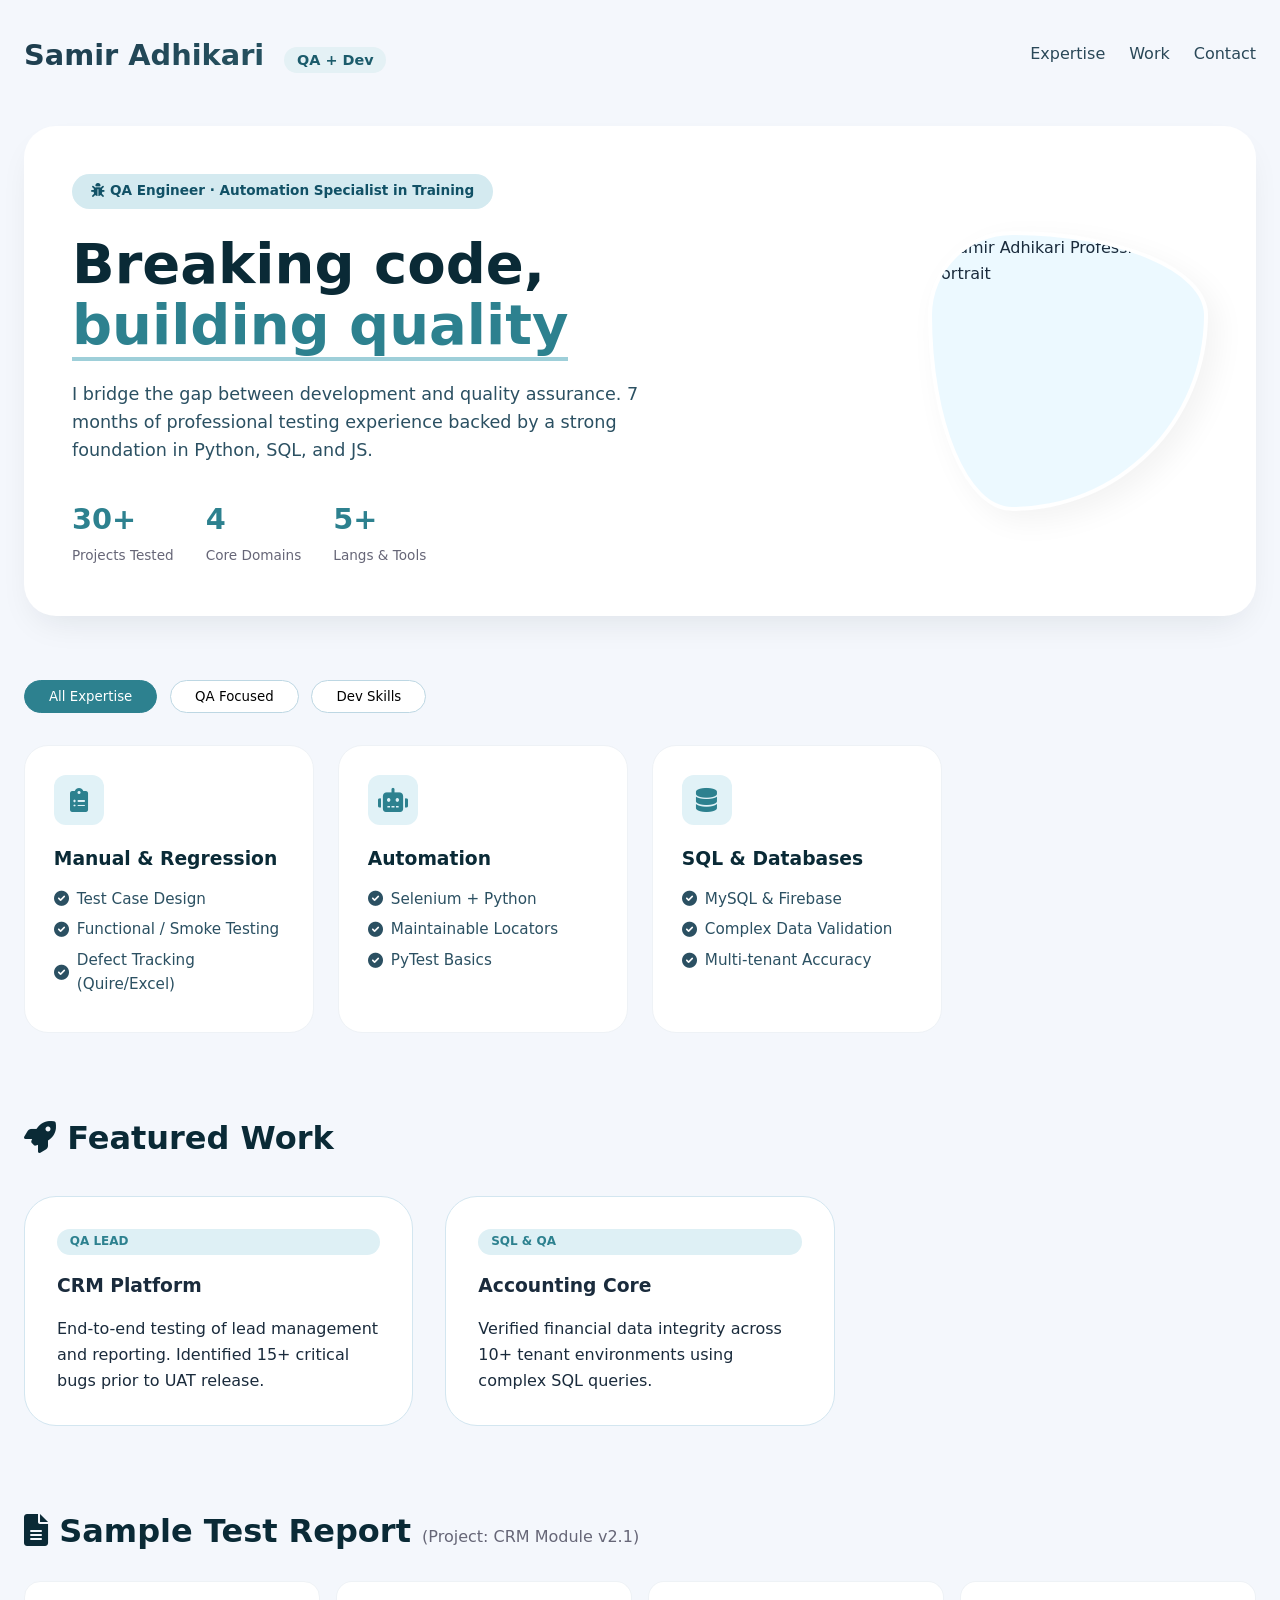
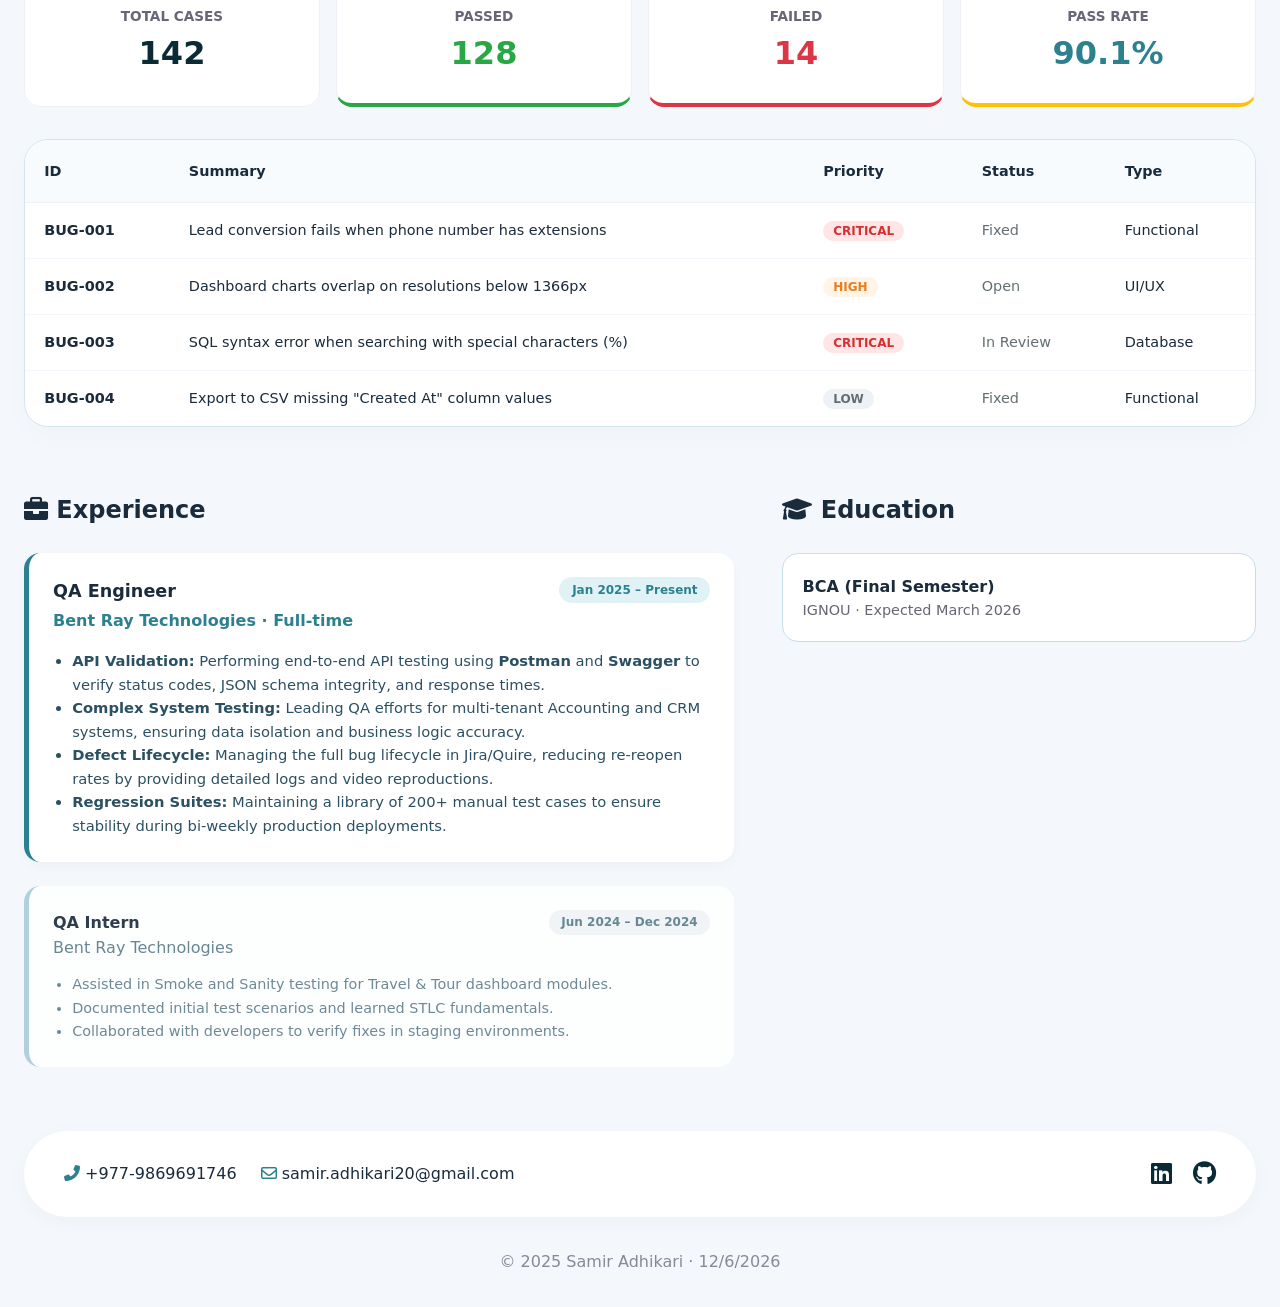
==== index.html @ 0423f5ee "fix: update image filename from 'samir.jpg' to 'samir.JPG' for consistency" ====
<!DOCTYPE html>
<html lang="en">
<head>
    <meta charset="UTF-8">
    <meta name="viewport" content="width=device-width, initial-scale=1.0">
    <title>Samir Adhikari · QA & Developer Portfolio</title>
    <link rel="stylesheet" href="https://cdnjs.cloudflare.com/ajax/libs/font-awesome/6.0.0-beta3/css/all.min.css">
    <style>
        
        :root {
            --primary: #2d818f;
            --dark: #0a2a36;
            --text: #2b5062;
            --bg: #f4f7fc;
            --white: #ffffff;
        }

        * {
            margin: 0;
            padding: 0;
            box-sizing: border-box;
            font-family: 'Inter', system-ui, -apple-system, sans-serif;
        }

        html { scroll-behavior: smooth; }

        body {
            background: var(--bg);
            color: #1a2b3c;
            line-height: 1.6;
        }

        .container {
            max-width: 1300px;
            margin: 0 auto;
            padding: 2rem 1.5rem;
        }

        
        .navbar {
            display: flex;
            justify-content: space-between;
            align-items: center;
            flex-wrap: wrap;
            gap: 1rem;
            margin-bottom: 3rem;
        }

        .logo {
            font-size: 1.8rem;
            font-weight: 700;
            background: linear-gradient(145deg, #1d3b4c, #2b5e6b);
            -webkit-background-clip: text;
            -webkit-text-fill-color: transparent;
        }

        .nav-links {
            display: flex;
            gap: 1.5rem;
        }

        .nav-links a {
            text-decoration: none;
            color: #2a4858;
            font-weight: 500;
            transition: 0.3s;
            border-bottom: 2px solid transparent;
        }

        .nav-links a:hover {
            color: var(--primary);
            border-bottom-color: var(--primary);
        }

       
        .hero {
            display: flex;
            flex-wrap: wrap;
            gap: 2.5rem;
            align-items: center;
            margin-bottom: 4rem;
            background: var(--white);
            border-radius: 2rem;
            padding: 3rem;
            box-shadow: 0 15px 35px -12px rgba(0,30,40,0.1);
        }

        .hero-content { flex: 1 1 450px; }

        .hero-badge {
            background: #d4eaf0;
            color: #115166;
            font-size: 0.85rem;
            font-weight: 600;
            padding: 0.4rem 1.2rem;
            border-radius: 30px;
            display: inline-block;
            margin-bottom: 1.5rem;
        }

        .hero-content h1 {
            font-size: clamp(2.5rem, 5vw, 3.5rem);
            font-weight: 800;
            line-height: 1.1;
            color: var(--dark);
        }

        .hero-highlight {
            color: var(--primary);
            border-bottom: 4px solid #9ecfd9;
        }

        .hero-desc {
            font-size: 1.1rem;
            color: var(--text);
            margin: 1.5rem 0 2rem;
            max-width: 600px;
        }

        .hero-stats {
            display: flex;
            gap: 2rem;
            flex-wrap: wrap;
        }

        .stat-number {
            font-size: 1.8rem;
            font-weight: 700;
            color: var(--primary);
            display: block;
        }

        .stat-label { font-size: 0.85rem; color: #667; }

        .hero-avatar {
        flex: 0 0 280px;
        height: 280px;
        background: #ecf9ff;
        /* This creates the unique organic shape */
        border-radius: 30% 70% 70% 30% / 30% 30% 70% 70%;
        border: 4px solid white;
        box-shadow: 10px 10px 30px rgba(0,0,0,0.05);
        overflow: hidden; /* This clips the image to the border-radius shape */
        display: flex;
        justify-content: center;
        align-items: center;
        transition: all 0.5s ease-in-out;
    }

    .hero-avatar:hover {
        border-radius: 50%; /* Smoothly turns into a circle on hover */
        transform: scale(1.02);
    }

    .hero-avatar img {
        width: 100%;
        height: 100%;
        object-fit: cover; /* Prevents the image from stretching */
    }hero-avatar:hover { border-radius: 50%; }

      
        .filter-btns { display: flex; gap: 0.8rem; margin-bottom: 2rem; flex-wrap: wrap; }
        .filter-btn {
            background: white;
            border: 1px solid #bdd7e3;
            padding: 0.5rem 1.5rem;
            border-radius: 40px;
            cursor: pointer;
            transition: 0.3s;
        }
        .filter-btn.active { background: var(--primary); color: white; border-color: var(--primary); }

        .skill-grid {
            display: grid;
            grid-template-columns: repeat(auto-fill, minmax(280px, 1fr));
            gap: 1.5rem;
        }

        .skill-card {
            background: white;
            border-radius: 1.5rem;
            padding: 1.8rem;
            border: 1px solid #eef2f6;
            transition: 0.3s;
        }
        .skill-card:hover { transform: translateY(-5px); box-shadow: 0 10px 20px rgba(0,0,0,0.05); }

        .skill-icon {
            width: 50px;
            height: 50px;
            background: #e1f2f7;
            border-radius: 12px;
            display: flex;
            align-items: center;
            justify-content: center;
            color: var(--primary);
            font-size: 1.5rem;
            margin-bottom: 1.2rem;
        }

        .skill-card h3 { margin-bottom: 0.8rem; color: var(--dark); }
        .skill-card ul { list-style: none; font-size: 0.95rem; color: var(--text); }
        .skill-card li { margin-bottom: 0.4rem; display: flex; align-items: center; gap: 8px; }

       
        .projects-grid {
            display: grid;
            grid-template-columns: repeat(auto-fill, minmax(300px, 1fr));
            gap: 2rem;
            margin-top: 2rem;
        }

        .project-card {
            background: white;
            padding: 2rem;
            border-radius: 2rem;
            border: 1px solid #d3e6f0;
            height: 100%;
        }

        .tag {
            background: #def0f5;
            padding: 0.2rem 0.8rem;
            border-radius: 20px;
            font-size: 0.75rem;
            font-weight: 600;
            color: var(--primary);
        }

        
        .exp-edu-grid {
            display: grid;
            grid-template-columns: 1.5fr 1fr;
            gap: 3rem;
            margin: 4rem 0;
        }

        @media (max-width: 900px) {
            .exp-edu-grid { grid-template-columns: 1fr; }
            .hero { padding: 2rem; text-align: center; justify-content: center; }
            .hero-avatar { order: -1; }
            .hero-stats { justify-content: center; }
        }

        .hidden { display: none !important; }

        .contact-bar {
            background: white;
            border-radius: 50px;
            padding: 1.5rem 2.5rem;
            display: flex;
            justify-content: space-between;
            align-items: center;
            flex-wrap: wrap;
            gap: 1.5rem;
            box-shadow: 0 5px 20px rgba(0,0,0,0.03);
        }
    </style>
</head>
<body>
    <div class="container">
        <nav class="navbar">
            <div class="logo">
                Samir Adhikari 
                <span style="font-size: 0.9rem; background: #e4f1f5; padding: 0.3rem 0.8rem; border-radius: 40px; color: #1b5b6b; margin-left: 10px; -webkit-text-fill-color: #1b5b6b;">QA + Dev</span>
            </div>
            <div class="nav-links">
                <a href="#skills">Expertise</a>
                <a href="#projects">Work</a>
                <a href="#contact">Contact</a>
            </div>
        </nav>

        <header class="hero">
            <div class="hero-content">
                <span class="hero-badge"><i class="fas fa-bug"></i> QA Engineer · Automation Specialist in Training</span>
                <h1>Breaking code, <br><span class="hero-highlight">building quality</span></h1>
                <p class="hero-desc">I bridge the gap between development and quality assurance. 7 months of professional testing experience backed by a strong foundation in Python, SQL, and JS.</p>
                <div class="hero-stats">
                    <div class="stat-item"><span class="stat-number">30+</span><span class="stat-label">Projects Tested</span></div>
                    <div class="stat-item"><span class="stat-number">4</span><span class="stat-label">Core Domains</span></div>
                    <div class="stat-item"><span class="stat-number">5+</span><span class="stat-label">Langs & Tools</span></div>
                </div>
            </div>
            <div class="hero-avatar">
                <img src="samir.JPG" alt="Samir Adhikari Professional Portrait">

            </div>
        </header>

        <section id="skills">
            <div class="filter-btns">
                <button class="filter-btn active" data-filter="all">All Expertise</button>
                <button class="filter-btn" data-filter="qa">QA Focused</button>
                <button class="filter-btn" data-filter="dev">Dev Skills</button>
            </div>

            <div class="skill-grid" id="skillGrid">
                <div class="skill-card" data-category="qa">
                    <div class="skill-icon"><i class="fas fa-clipboard-list"></i></div>
                    <h3>Manual & Regression</h3>
                    <ul>
                        <li><i class="fas fa-check-circle"></i> Test Case Design</li>
                        <li><i class="fas fa-check-circle"></i> Functional / Smoke Testing</li>
                        <li><i class="fas fa-check-circle"></i> Defect Tracking (Quire/Excel)</li>
                    </ul>
                </div>
                <div class="skill-card" data-category="qa dev">
                    <div class="skill-icon"><i class="fas fa-robot"></i></div>
                    <h3>Automation</h3>
                    <ul>
                        <li><i class="fas fa-check-circle"></i> Selenium + Python</li>
                        <li><i class="fas fa-check-circle"></i> Maintainable Locators</li>
                        <li><i class="fas fa-check-circle"></i> PyTest Basics</li>
                    </ul>
                </div>
                <div class="skill-card" data-category="dev">
                    <div class="skill-icon"><i class="fas fa-database"></i></div>
                    <h3>SQL & Databases</h3>
                    <ul>
                        <li><i class="fas fa-check-circle"></i> MySQL & Firebase</li>
                        <li><i class="fas fa-check-circle"></i> Complex Data Validation</li>
                        <li><i class="fas fa-check-circle"></i> Multi-tenant Accuracy</li>
                    </ul>
                </div>
            </div>
        </section>

        <section id="projects" style="margin-top: 5rem;">
            <h2 style="font-size: 2rem; color: var(--dark);"><i class="fas fa-rocket"></i> Featured Work</h2>
            <div class="projects-grid">
                <div class="project-card">
                    <div class="tag">QA LEAD</div>
                    <h3 style="margin: 1rem 0;">CRM Platform</h3>
                    <p>End-to-end testing of lead management and reporting. Identified 15+ critical bugs prior to UAT release.</p>
                </div>
                <div class="project-card">
                    <div class="tag">SQL & QA</div>
                    <h3 style="margin: 1rem 0;">Accounting Core</h3>
                    <p>Verified financial data integrity across 10+ tenant environments using complex SQL queries.</p>
                </div>
            </div>
        </section>
        <section id="test-reports" style="margin-top: 5rem;">
        <h2 style="font-size: 2rem; color: var(--dark); margin-bottom: 1.5rem;">
            <i class="fas fa-file-alt"></i> Sample Test Report 
            <span class="title-light" style="font-size: 1rem; color: #667; font-weight: 400;">(Project: CRM Module v2.1)</span>
        </h2>

        <div style="display: grid; grid-template-columns: repeat(auto-fit, minmax(200px, 1fr)); gap: 1rem; margin-bottom: 2rem;">
            <div style="background: #fff; padding: 1.5rem; border-radius: 1rem; border: 1px solid #eef2f6; text-align: center;">
                <div style="color: #667; font-size: 0.85rem; text-transform: uppercase; font-weight: 600;">Total Cases</div>
                <div style="font-size: 2rem; font-weight: 700; color: var(--dark);">142</div>
            </div>
            <div style="background: #fff; padding: 1.5rem; border-radius: 1rem; border: 1px solid #eef2f6; text-align: center; border-bottom: 4px solid #28a745;">
                <div style="color: #667; font-size: 0.85rem; text-transform: uppercase; font-weight: 600;">Passed</div>
                <div style="font-size: 2rem; font-weight: 700; color: #28a745;">128</div>
            </div>
            <div style="background: #fff; padding: 1.5rem; border-radius: 1rem; border: 1px solid #eef2f6; text-align: center; border-bottom: 4px solid #dc3545;">
                <div style="color: #667; font-size: 0.85rem; text-transform: uppercase; font-weight: 600;">Failed</div>
                <div style="font-size: 2rem; font-weight: 700; color: #dc3545;">14</div>
            </div>
            <div style="background: #fff; padding: 1.5rem; border-radius: 1rem; border: 1px solid #eef2f6; text-align: center; border-bottom: 4px solid #ffc107;">
                <div style="color: #667; font-size: 0.85rem; text-transform: uppercase; font-weight: 600;">Pass Rate</div>
                <div style="font-size: 2rem; font-weight: 700; color: var(--primary);">90.1%</div>
            </div>
        </div>

        <div style="background: white; border-radius: 1.5rem; border: 1px solid #d3e6f0; overflow: hidden; box-shadow: 0 10px 30px rgba(0,0,0,0.02);">
            <div style="overflow-x: auto;">
                <table style="width: 100%; border-collapse: collapse; text-align: left; font-size: 0.9rem;">
                    <thead>
                        <tr style="background: #f8fbfe; border-bottom: 1px solid #eef2f6;">
                            <th style="padding: 1.2rem;">ID</th>
                            <th style="padding: 1.2rem;">Summary</th>
                            <th style="padding: 1.2rem;">Priority</th>
                            <th style="padding: 1.2rem;">Status</th>
                            <th style="padding: 1.2rem;">Type</th>
                        </tr>
                    </thead>
                    <tbody>
                        <tr style="border-bottom: 1px solid #f4f7fc;">
                            <td style="padding: 1rem 1.2rem; font-weight: 600;">BUG-001</td>
                            <td style="padding: 1rem 1.2rem;">Lead conversion fails when phone number has extensions</td>
                            <td style="padding: 1rem 1.2rem;"><span style="background: #ffe5e5; color: #d63031; padding: 3px 10px; border-radius: 12px; font-size: 0.75rem; font-weight: bold;">CRITICAL</span></td>
                            <td style="padding: 1rem 1.2rem;"><span style="color: #636e72;">Fixed</span></td>
                            <td style="padding: 1rem 1.2rem;">Functional</td>
                        </tr>
                        <tr style="border-bottom: 1px solid #f4f7fc;">
                            <td style="padding: 1rem 1.2rem; font-weight: 600;">BUG-002</td>
                            <td style="padding: 1rem 1.2rem;">Dashboard charts overlap on resolutions below 1366px</td>
                            <td style="padding: 1rem 1.2rem;"><span style="background: #fff4e5; color: #e67e22; padding: 3px 10px; border-radius: 12px; font-size: 0.75rem; font-weight: bold;">HIGH</span></td>
                            <td style="padding: 1rem 1.2rem;"><span style="color: #636e72;">Open</span></td>
                            <td style="padding: 1rem 1.2rem;">UI/UX</td>
                        </tr>
                        <tr style="border-bottom: 1px solid #f4f7fc;">
                            <td style="padding: 1rem 1.2rem; font-weight: 600;">BUG-003</td>
                            <td style="padding: 1rem 1.2rem;">SQL syntax error when searching with special characters (%)</td>
                            <td style="padding: 1rem 1.2rem;"><span style="background: #ffe5e5; color: #d63031; padding: 3px 10px; border-radius: 12px; font-size: 0.75rem; font-weight: bold;">CRITICAL</span></td>
                            <td style="padding: 1rem 1.2rem;"><span style="color: #636e72;">In Review</span></td>
                            <td style="padding: 1rem 1.2rem;">Database</td>
                        </tr>
                        <tr>
                            <td style="padding: 1rem 1.2rem; font-weight: 600;">BUG-004</td>
                            <td style="padding: 1rem 1.2rem;">Export to CSV missing "Created At" column values</td>
                            <td style="padding: 1rem 1.2rem;"><span style="background: #eef2f6; color: #636e72; padding: 3px 10px; border-radius: 12px; font-size: 0.75rem; font-weight: bold;">LOW</span></td>
                            <td style="padding: 1rem 1.2rem;"><span style="color: #636e72;">Fixed</span></td>
                            <td style="padding: 1rem 1.2rem;">Functional</td>
                        </tr>
                    </tbody>
                </table>
            </div>
        </div>
    </section>

        <div class="exp-edu-grid">
            <div class="experience">
        <h2 style="margin-bottom: 1.5rem;"><i class="fas fa-briefcase"></i> Experience</h2>
        
        <div style="background: white; padding: 1.5rem; border-radius: 1rem; border-left: 5px solid var(--primary); margin-bottom: 1.5rem; box-shadow: 0 4px 12px rgba(0,0,0,0.03);">
            <div style="display: flex; justify-content: space-between; align-items: flex-start;">
                <div>
                    <strong style="font-size: 1.1rem;">QA Engineer</strong>
                    <p style="color: var(--primary); font-weight: 600; margin-top: 2px;">Bent Ray Technologies · Full-time</p>
                </div>
                <span class="tag" style="background: #e1f2f7;">Jan 2025 – Present</span>
            </div>
            <ul style="margin: 1rem 0 0 1.2rem; font-size: 0.92rem; color: var(--text);">
                <li><strong>API Validation:</strong> Performing end-to-end API testing using <b>Postman</b> and <b>Swagger</b> to verify status codes, JSON schema integrity, and response times.</li>
                <li><strong>Complex System Testing:</strong> Leading QA efforts for multi-tenant Accounting and CRM systems, ensuring data isolation and business logic accuracy.</li>
                <li><strong>Defect Lifecycle:</strong> Managing the full bug lifecycle in Jira/Quire, reducing re-reopen rates by providing detailed logs and video reproductions.</li>
                <li><strong>Regression Suites:</strong> Maintaining a library of 200+ manual test cases to ensure stability during bi-weekly production deployments.</li>
            </ul>
        </div>

        <div style="background: white; padding: 1.5rem; border-radius: 1rem; border-left: 5px solid #aaccda; opacity: 0.9;">
            <div style="display: flex; justify-content: space-between; align-items: flex-start;">
                <div>
                    <strong>QA Intern</strong>
                    <p style="color: #597b8a; font-weight: 500;">Bent Ray Technologies</p>
                </div>
                <span class="tag" style="background: #f0f4f7; color: #597b8a;">Jun 2024 – Dec 2024</span>
            </div>
            <ul style="margin: 0.8rem 0 0 1.2rem; font-size: 0.9rem; color: #5f7e8c;">
                <li>Assisted in Smoke and Sanity testing for Travel & Tour dashboard modules.</li>
                <li>Documented initial test scenarios and learned STLC fundamentals.</li>
                <li>Collaborated with developers to verify fixes in staging environments.</li>
            </ul>
        </div>
    </div>
            <div class="education">
                <h2 style="margin-bottom: 1.5rem;"><i class="fas fa-graduation-cap"></i> Education</h2>
                <div style="background: white; padding: 1.2rem; border-radius: 1rem; border: 1px solid #c7dee9;">
                    <strong>BCA (Final Semester)</strong>
                    <p style="font-size: 0.9rem; color: #667;">IGNOU · Expected March 2026</p>
                </div>
            </div>
        </div>

        <footer id="contact">
            <div class="contact-bar">
                <div style="display: flex; gap: 1.5rem; flex-wrap: wrap;">
                    <span><i class="fas fa-phone-alt" style="color: var(--primary);"></i> +977-9869691746</span>
                    <span><i class="far fa-envelope" style="color: var(--primary);"></i> samir.adhikari20@gmail.com</span>
                </div>
                <div class="social-links">
                    <a href="#" style="font-size: 1.5rem; color: var(--dark); margin-left: 1rem;"><i class="fab fa-linkedin"></i></a>
                    <a href="#" style="font-size: 1.5rem; color: var(--dark); margin-left: 1rem;"><i class="fab fa-github"></i></a>
                </div>
            </div>
            <p style="text-align: center; margin-top: 2rem; color: #889;">&copy; 2025 Samir Adhikari · <span id="dateSpan"></span></p>
        </footer>
    </div>

    <script>
      
        const dateSpan = document.getElementById('dateSpan');
        if (dateSpan) dateSpan.innerText = new Date().toLocaleDateString();

       
        const filterBtns = document.querySelectorAll('.filter-btn');
        const cards = document.querySelectorAll('.skill-card');

        filterBtns.forEach(btn => {
            btn.addEventListener('click', () => {
                filterBtns.forEach(b => b.classList.remove('active'));
                btn.classList.add('active');
                
                const filter = btn.getAttribute('data-filter');
                cards.forEach(card => {
                    const categories = card.getAttribute('data-category').split(' ');
                    if (filter === 'all' || categories.includes(filter)) {
                        card.classList.remove('hidden');
                    } else {
                        card.classList.add('hidden');
                    }
                });
            });
        });
    </script>
</body>
</html>
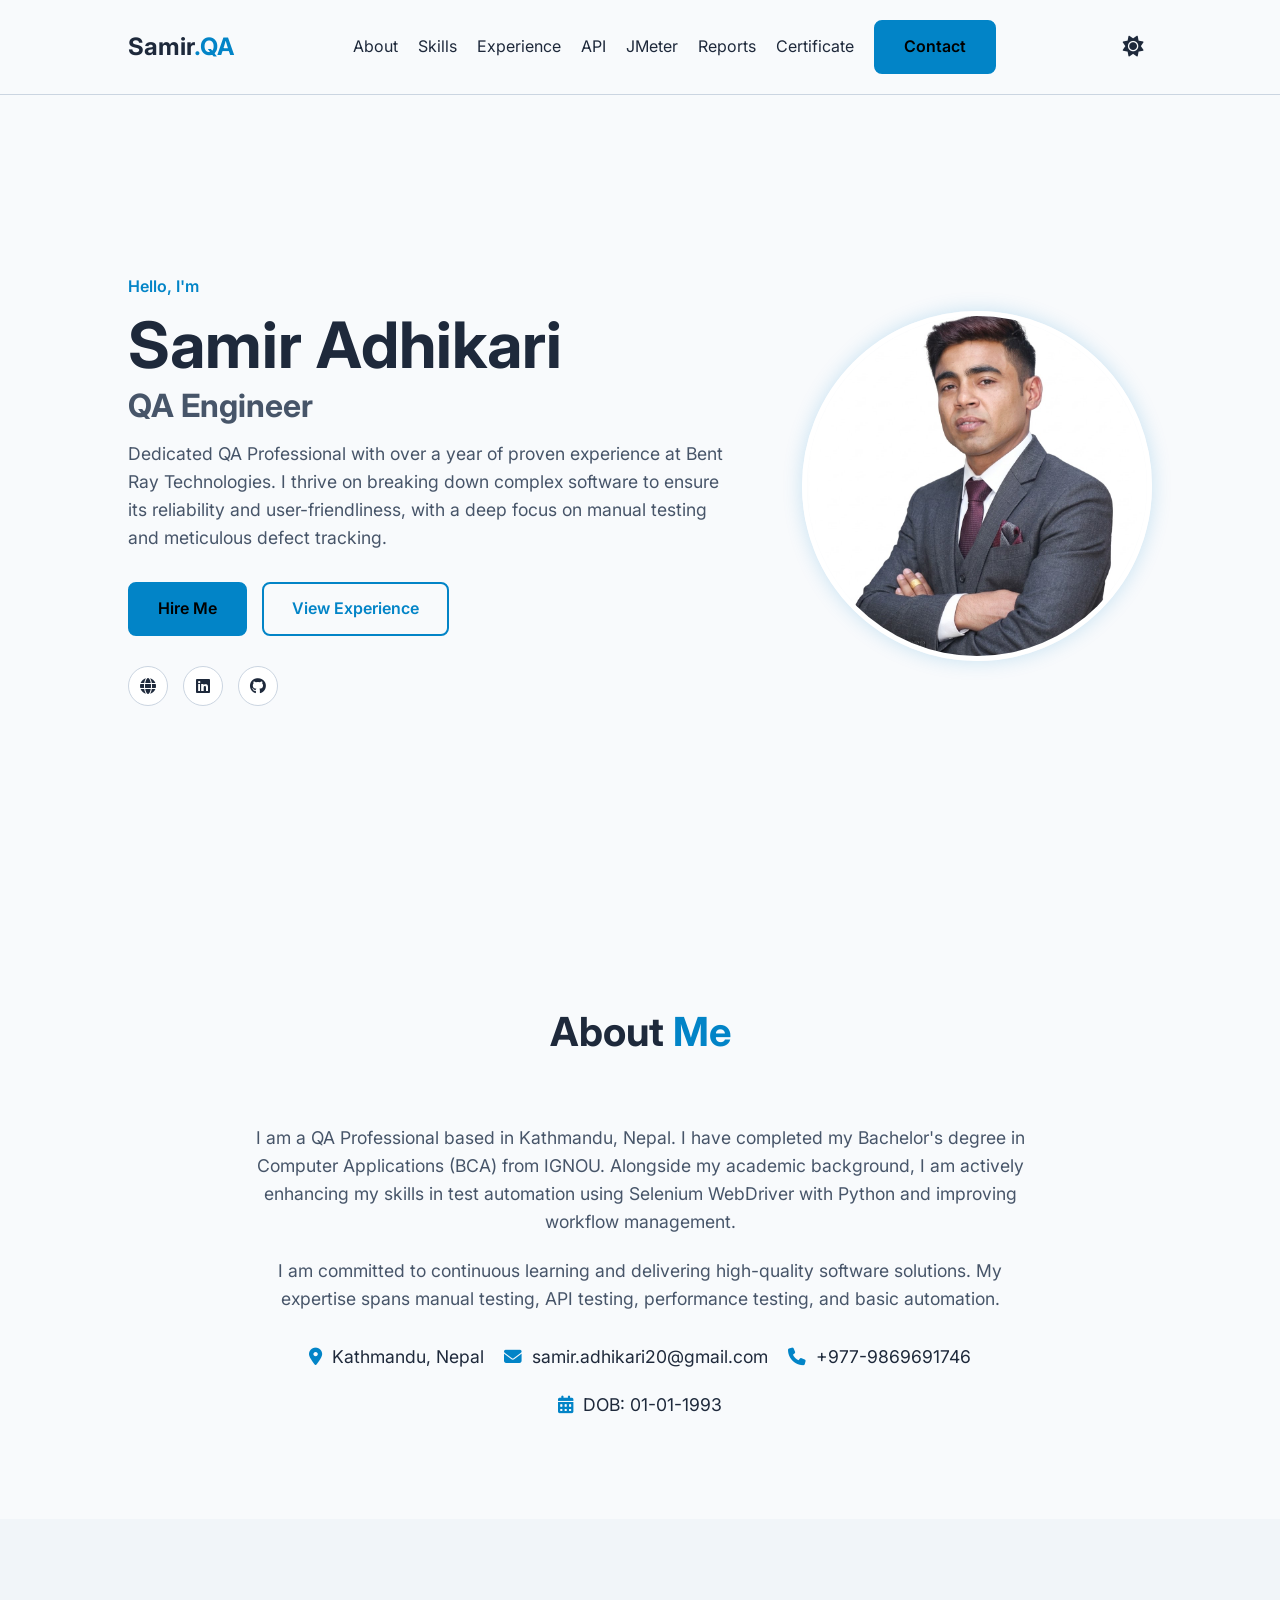
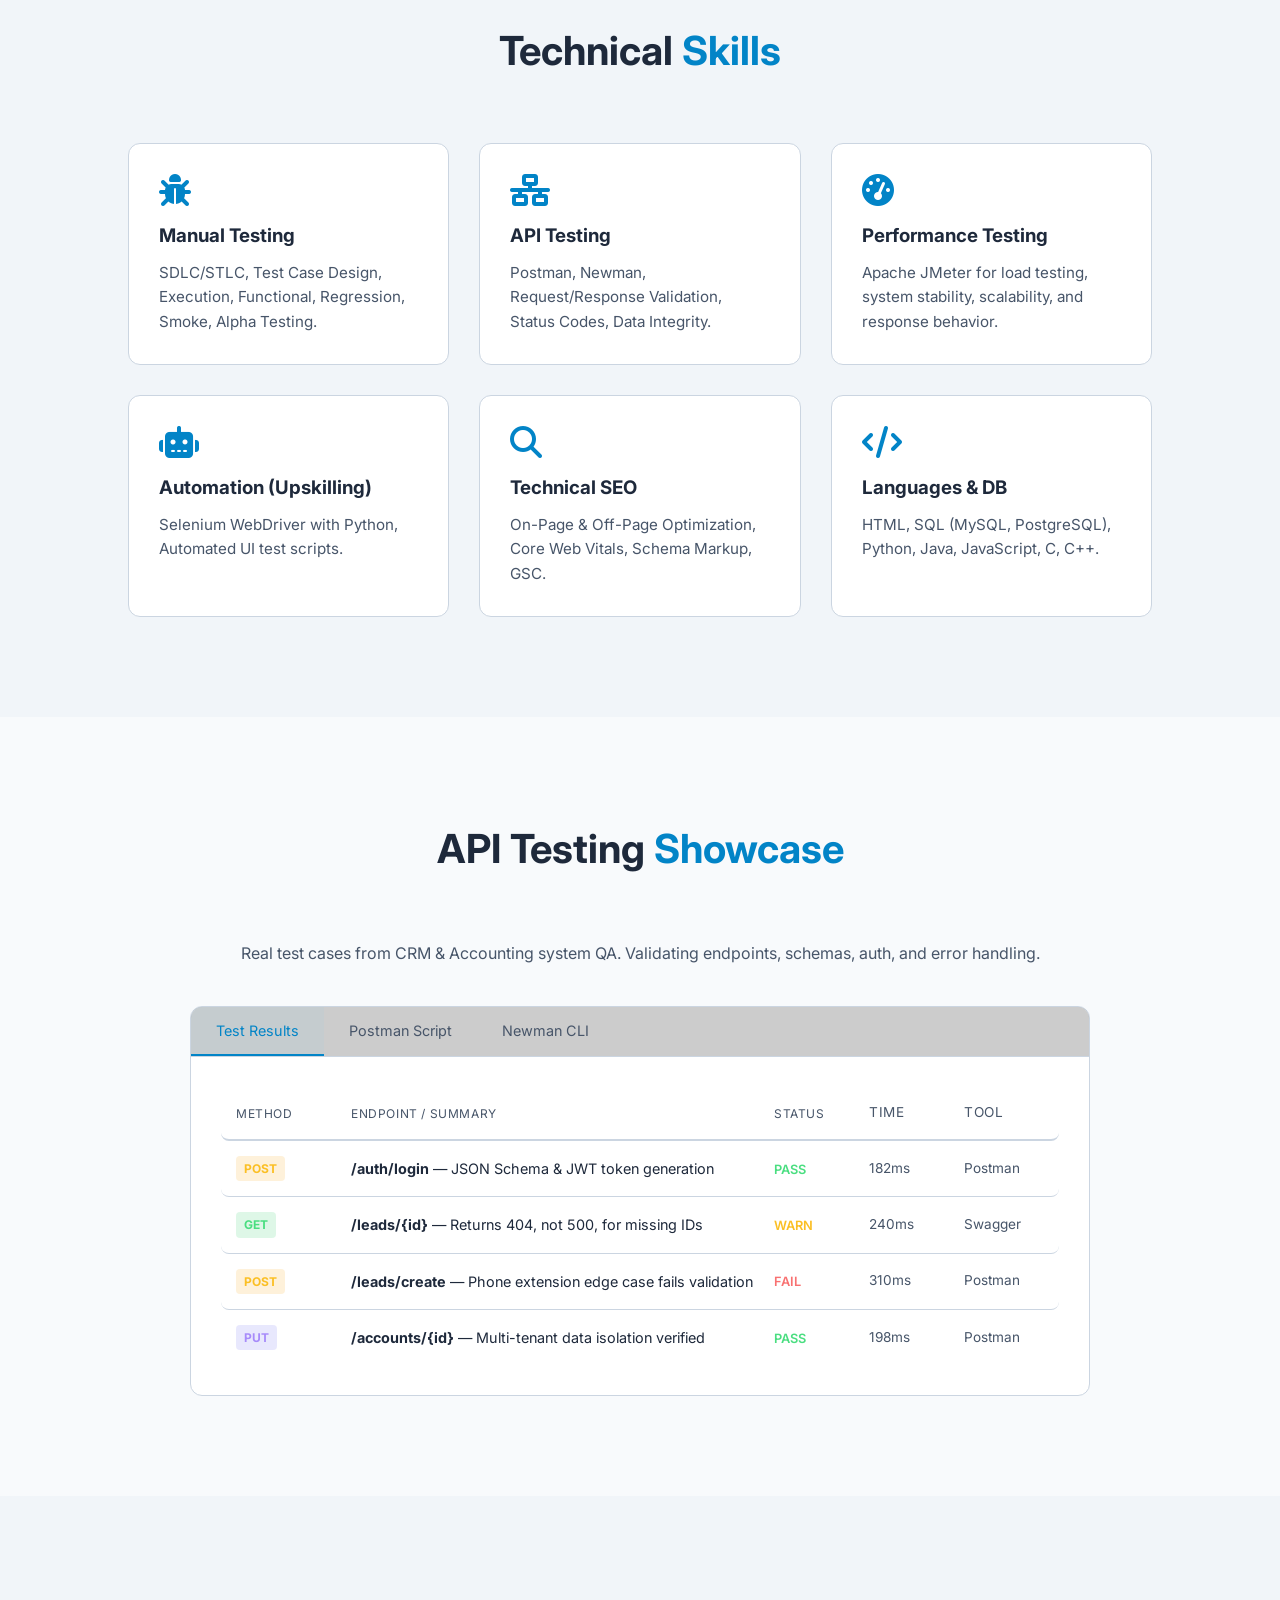
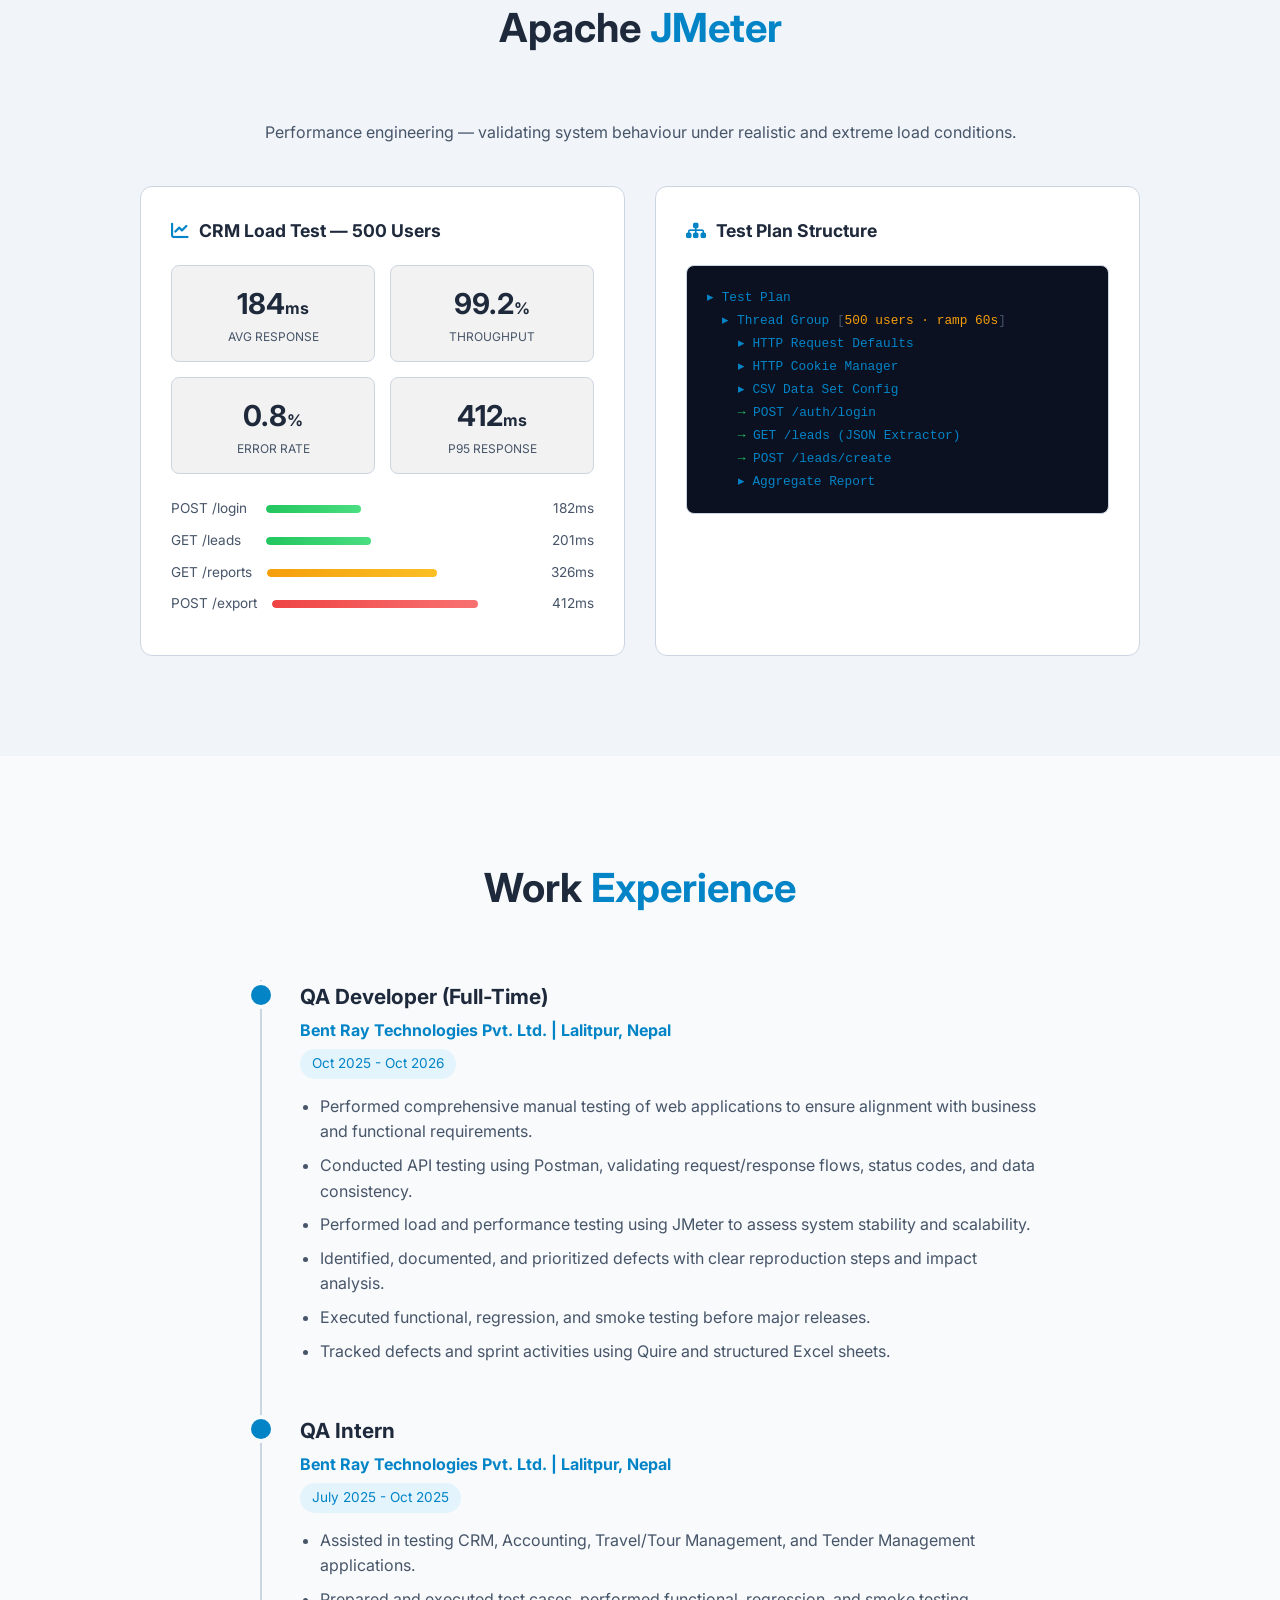
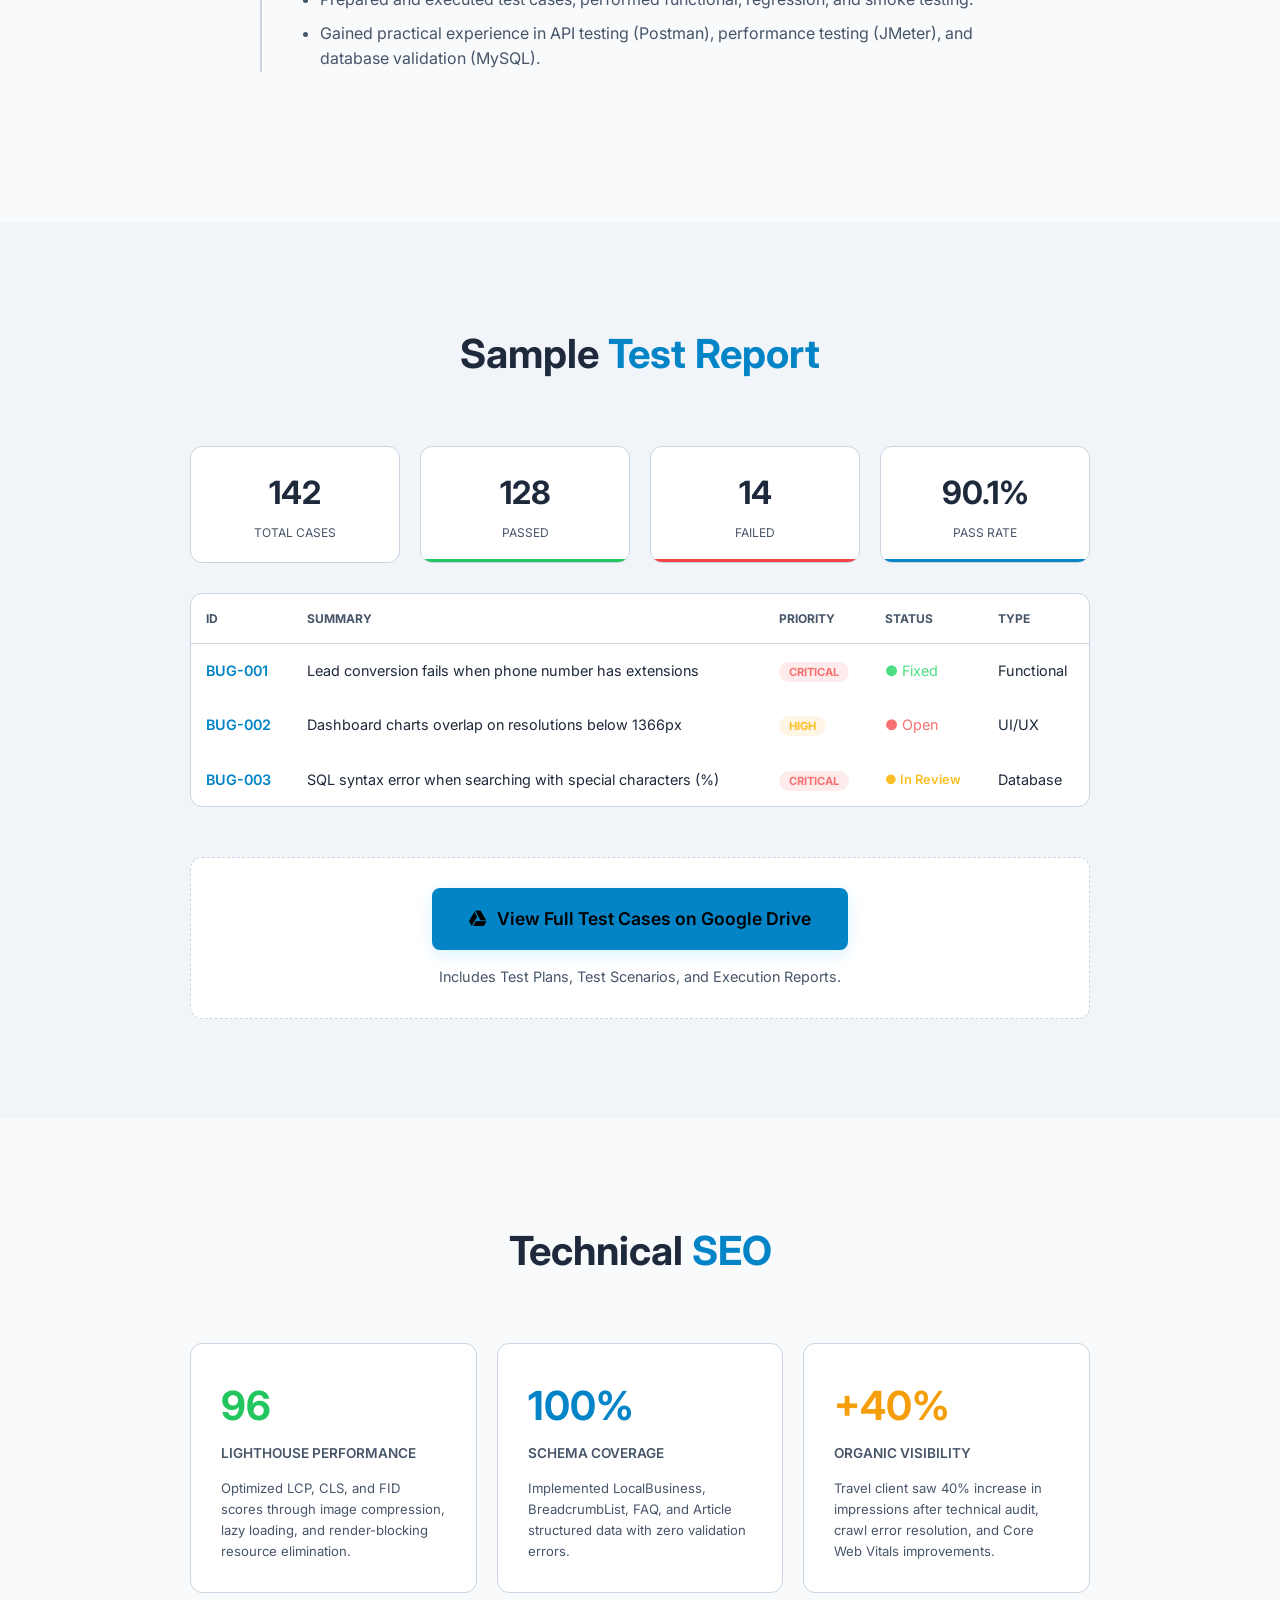
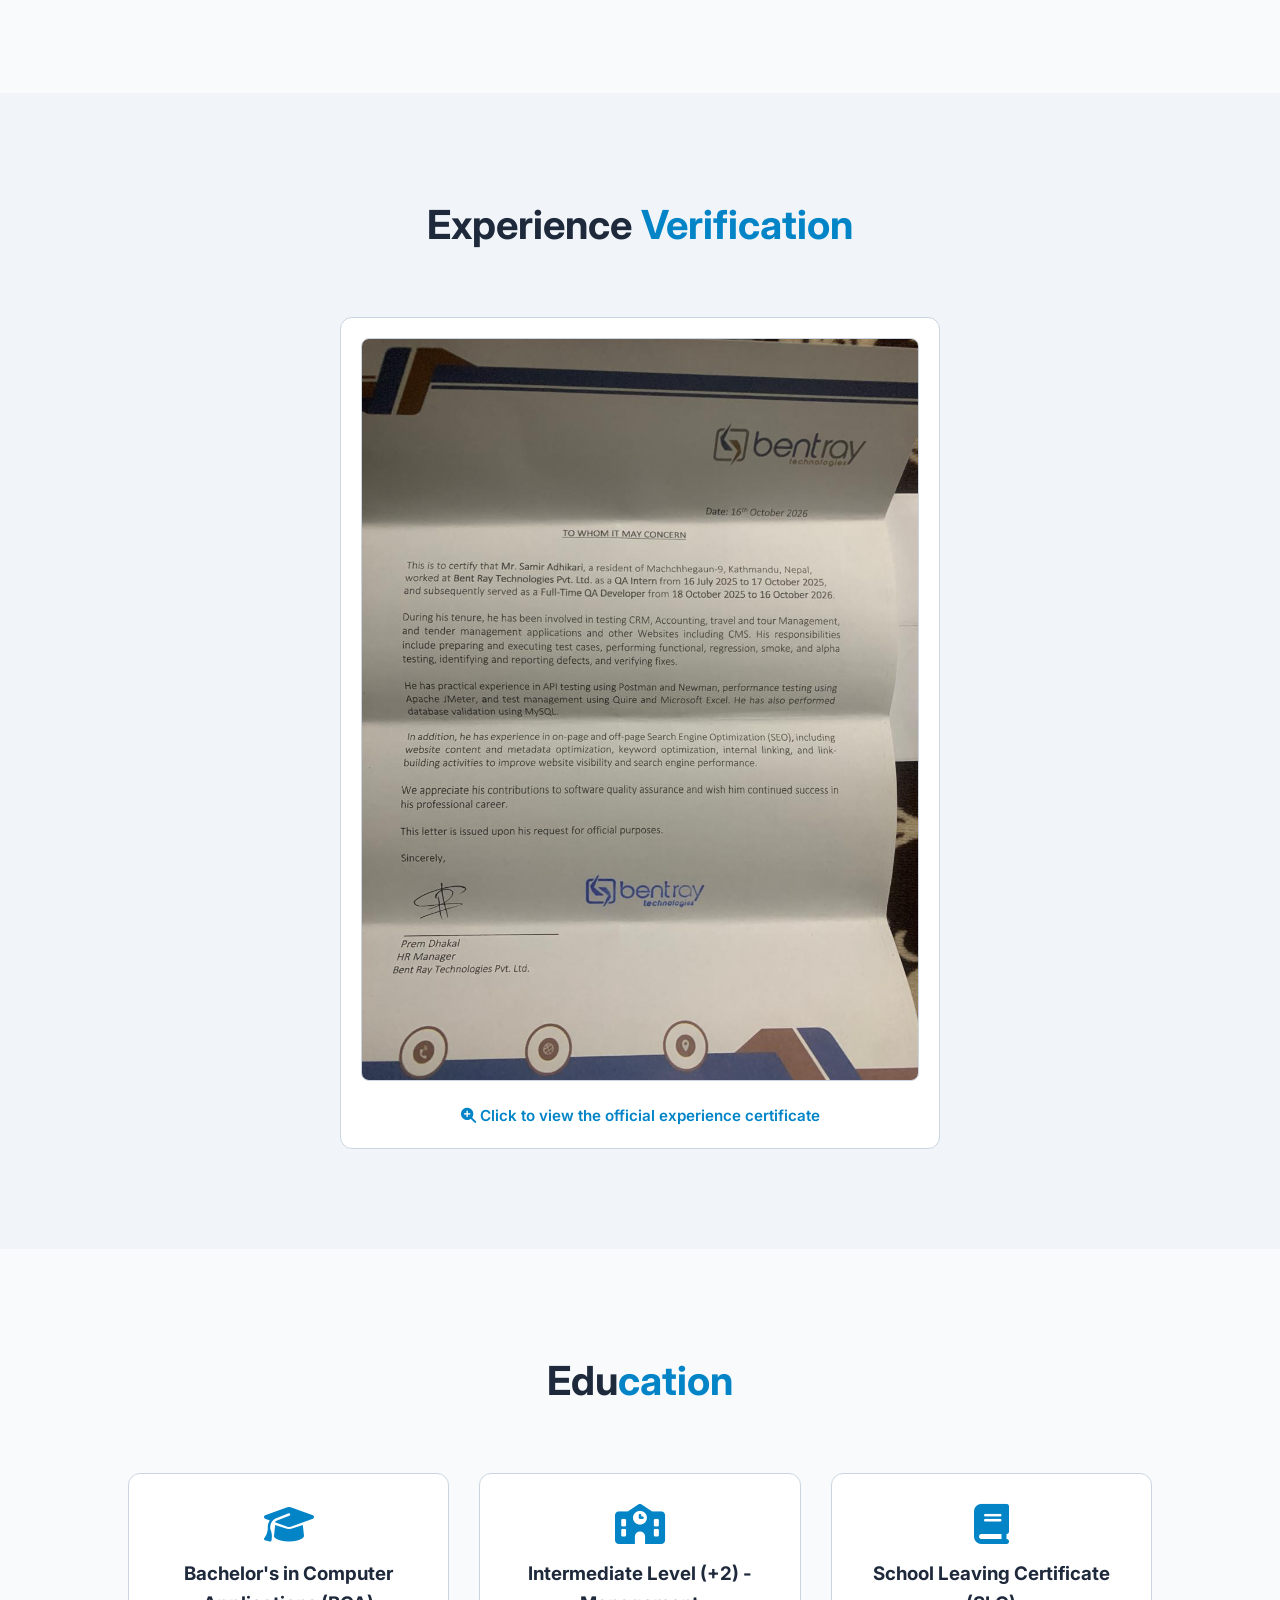
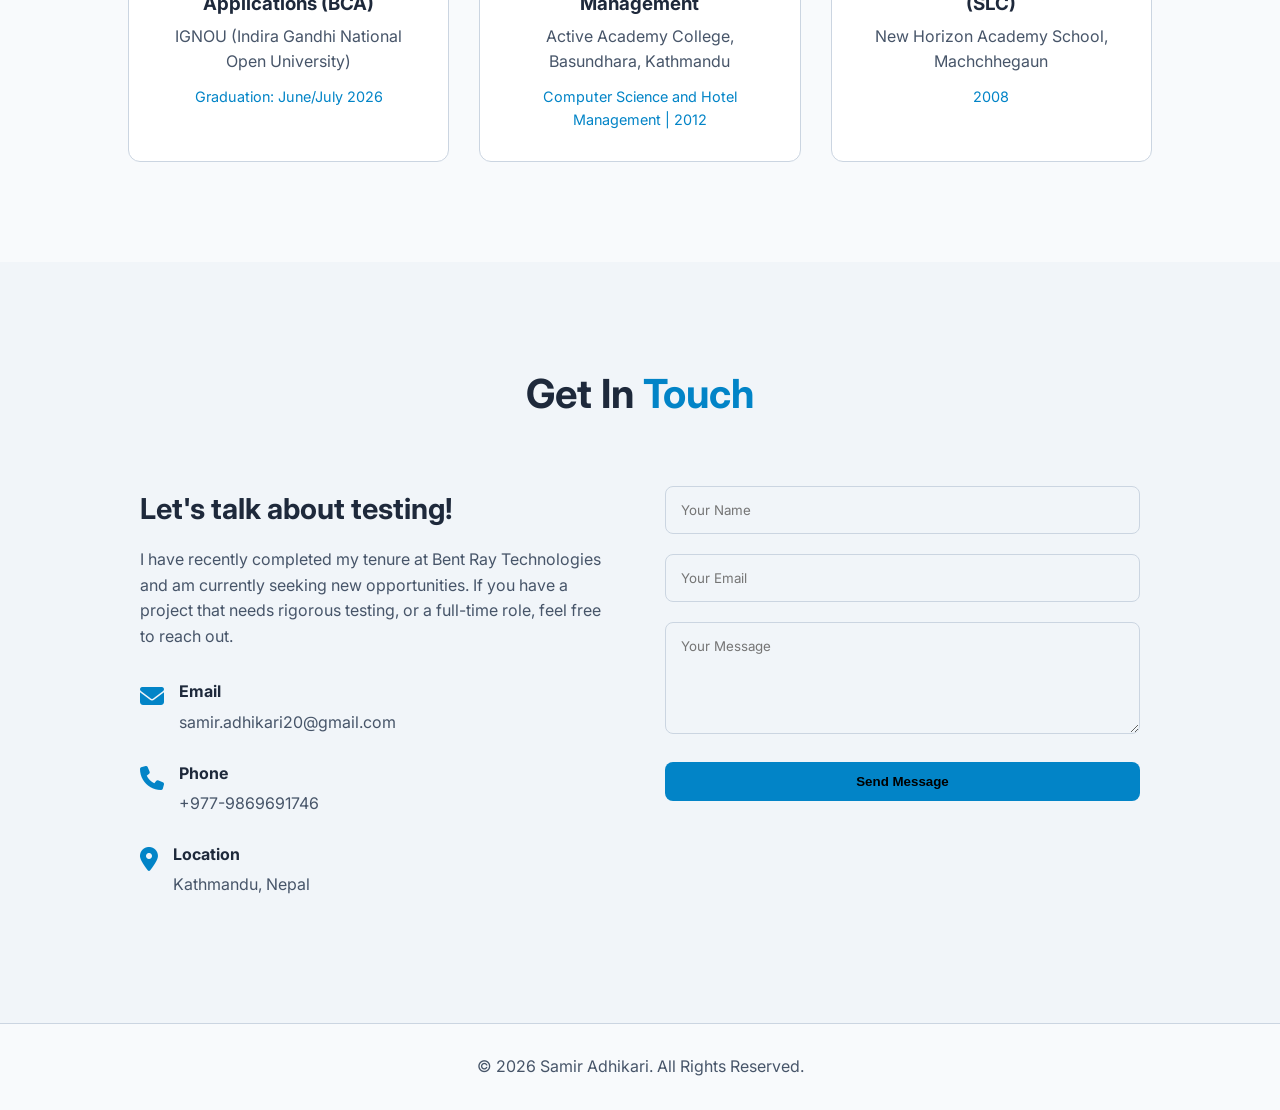
==== commit a1033bad: "Add JavaScript functionality and CSS styles for responsive design, theme toggle, and animations - Im" ====
--- a/index.html
+++ b/index.html
@@ -1,502 +1,483 @@
-<!DOCTYPE html>
-<html lang="en">
-<head>
-    <meta charset="UTF-8">
-    <meta name="viewport" content="width=device-width, initial-scale=1.0">
-    <title>Samir Adhikari · QA & Developer Portfolio</title>
-    <link rel="stylesheet" href="https://cdnjs.cloudflare.com/ajax/libs/font-awesome/6.0.0-beta3/css/all.min.css">
-    <style>
-        
-        :root {
-            --primary: #2d818f;
-            --dark: #0a2a36;
-            --text: #2b5062;
-            --bg: #f4f7fc;
-            --white: #ffffff;
-        }
-
-        * {
-            margin: 0;
-            padding: 0;
-            box-sizing: border-box;
-            font-family: 'Inter', system-ui, -apple-system, sans-serif;
-        }
-
-        html { scroll-behavior: smooth; }
-
-        body {
-            background: var(--bg);
-            color: #1a2b3c;
-            line-height: 1.6;
-        }
-
-        .container {
-            max-width: 1300px;
-            margin: 0 auto;
-            padding: 2rem 1.5rem;
-        }
-
-        
-        .navbar {
-            display: flex;
-            justify-content: space-between;
-            align-items: center;
-            flex-wrap: wrap;
-            gap: 1rem;
-            margin-bottom: 3rem;
-        }
-
-        .logo {
-            font-size: 1.8rem;
-            font-weight: 700;
-            background: linear-gradient(145deg, #1d3b4c, #2b5e6b);
-            -webkit-background-clip: text;
-            -webkit-text-fill-color: transparent;
-        }
-
-        .nav-links {
-            display: flex;
-            gap: 1.5rem;
-        }
-
-        .nav-links a {
-            text-decoration: none;
-            color: #2a4858;
-            font-weight: 500;
-            transition: 0.3s;
-            border-bottom: 2px solid transparent;
-        }
-
-        .nav-links a:hover {
-            color: var(--primary);
-            border-bottom-color: var(--primary);
-        }
-
-       
-        .hero {
-            display: flex;
-            flex-wrap: wrap;
-            gap: 2.5rem;
-            align-items: center;
-            margin-bottom: 4rem;
-            background: var(--white);
-            border-radius: 2rem;
-            padding: 3rem;
-            box-shadow: 0 15px 35px -12px rgba(0,30,40,0.1);
-        }
-
-        .hero-content { flex: 1 1 450px; }
-
-        .hero-badge {
-            background: #d4eaf0;
-            color: #115166;
-            font-size: 0.85rem;
-            font-weight: 600;
-            padding: 0.4rem 1.2rem;
-            border-radius: 30px;
-            display: inline-block;
-            margin-bottom: 1.5rem;
-        }
-
-        .hero-content h1 {
-            font-size: clamp(2.5rem, 5vw, 3.5rem);
-            font-weight: 800;
-            line-height: 1.1;
-            color: var(--dark);
-        }
-
-        .hero-highlight {
-            color: var(--primary);
-            border-bottom: 4px solid #9ecfd9;
-        }
-
-        .hero-desc {
-            font-size: 1.1rem;
-            color: var(--text);
-            margin: 1.5rem 0 2rem;
-            max-width: 600px;
-        }
-
-        .hero-stats {
-            display: flex;
-            gap: 2rem;
-            flex-wrap: wrap;
-        }
-
-        .stat-number {
-            font-size: 1.8rem;
-            font-weight: 700;
-            color: var(--primary);
-            display: block;
-        }
-
-        .stat-label { font-size: 0.85rem; color: #667; }
-
-        .hero-avatar {
-        flex: 0 0 280px;
-        height: 280px;
-        background: #ecf9ff;
-        /* This creates the unique organic shape */
-        border-radius: 30% 70% 70% 30% / 30% 30% 70% 70%;
-        border: 4px solid white;
-        box-shadow: 10px 10px 30px rgba(0,0,0,0.05);
-        overflow: hidden; /* This clips the image to the border-radius shape */
-        display: flex;
-        justify-content: center;
-        align-items: center;
-        transition: all 0.5s ease-in-out;
-    }
-
-    .hero-avatar:hover {
-        border-radius: 50%; /* Smoothly turns into a circle on hover */
-        transform: scale(1.02);
-    }
-
-    .hero-avatar img {
-        width: 100%;
-        height: 100%;
-        object-fit: cover; /* Prevents the image from stretching */
-    }hero-avatar:hover { border-radius: 50%; }
-
-      
-        .filter-btns { display: flex; gap: 0.8rem; margin-bottom: 2rem; flex-wrap: wrap; }
-        .filter-btn {
-            background: white;
-            border: 1px solid #bdd7e3;
-            padding: 0.5rem 1.5rem;
-            border-radius: 40px;
-            cursor: pointer;
-            transition: 0.3s;
-        }
-        .filter-btn.active { background: var(--primary); color: white; border-color: var(--primary); }
-
-        .skill-grid {
-            display: grid;
-            grid-template-columns: repeat(auto-fill, minmax(280px, 1fr));
-            gap: 1.5rem;
-        }
-
-        .skill-card {
-            background: white;
-            border-radius: 1.5rem;
-            padding: 1.8rem;
-            border: 1px solid #eef2f6;
-            transition: 0.3s;
-        }
-        .skill-card:hover { transform: translateY(-5px); box-shadow: 0 10px 20px rgba(0,0,0,0.05); }
-
-        .skill-icon {
-            width: 50px;
-            height: 50px;
-            background: #e1f2f7;
-            border-radius: 12px;
-            display: flex;
-            align-items: center;
-            justify-content: center;
-            color: var(--primary);
-            font-size: 1.5rem;
-            margin-bottom: 1.2rem;
-        }
-
-        .skill-card h3 { margin-bottom: 0.8rem; color: var(--dark); }
-        .skill-card ul { list-style: none; font-size: 0.95rem; color: var(--text); }
-        .skill-card li { margin-bottom: 0.4rem; display: flex; align-items: center; gap: 8px; }
-
-       
-        .projects-grid {
-            display: grid;
-            grid-template-columns: repeat(auto-fill, minmax(300px, 1fr));
-            gap: 2rem;
-            margin-top: 2rem;
-        }
-
-        .project-card {
-            background: white;
-            padding: 2rem;
-            border-radius: 2rem;
-            border: 1px solid #d3e6f0;
-            height: 100%;
-        }
-
-        .tag {
-            background: #def0f5;
-            padding: 0.2rem 0.8rem;
-            border-radius: 20px;
-            font-size: 0.75rem;
-            font-weight: 600;
-            color: var(--primary);
-        }
-
-        
-        .exp-edu-grid {
-            display: grid;
-            grid-template-columns: 1.5fr 1fr;
-            gap: 3rem;
-            margin: 4rem 0;
-        }
-
-        @media (max-width: 900px) {
-            .exp-edu-grid { grid-template-columns: 1fr; }
-            .hero { padding: 2rem; text-align: center; justify-content: center; }
-            .hero-avatar { order: -1; }
-            .hero-stats { justify-content: center; }
-        }
-
-        .hidden { display: none !important; }
-
-        .contact-bar {
-            background: white;
-            border-radius: 50px;
-            padding: 1.5rem 2.5rem;
-            display: flex;
-            justify-content: space-between;
-            align-items: center;
-            flex-wrap: wrap;
-            gap: 1.5rem;
-            box-shadow: 0 5px 20px rgba(0,0,0,0.03);
-        }
-    </style>
-</head>
-<body>
-    <div class="container">
-        <nav class="navbar">
-            <div class="logo">
-                Samir Adhikari 
-                <span style="font-size: 0.9rem; background: #e4f1f5; padding: 0.3rem 0.8rem; border-radius: 40px; color: #1b5b6b; margin-left: 10px; -webkit-text-fill-color: #1b5b6b;">QA + Dev</span>
-            </div>
-            <div class="nav-links">
-                <a href="#skills">Expertise</a>
-                <a href="#projects">Work</a>
-                <a href="#contact">Contact</a>
-            </div>
-        </nav>
-
-        <header class="hero">
-            <div class="hero-content">
-                <span class="hero-badge"><i class="fas fa-bug"></i> QA Engineer · Automation Specialist in Training</span>
-                <h1>Breaking code, <br><span class="hero-highlight">building quality</span></h1>
-                <p class="hero-desc">I bridge the gap between development and quality assurance. 7 months of professional testing experience backed by a strong foundation in Python, SQL, and JS.</p>
-                <div class="hero-stats">
-                    <div class="stat-item"><span class="stat-number">30+</span><span class="stat-label">Projects Tested</span></div>
-                    <div class="stat-item"><span class="stat-number">4</span><span class="stat-label">Core Domains</span></div>
-                    <div class="stat-item"><span class="stat-number">5+</span><span class="stat-label">Langs & Tools</span></div>
-                </div>
-            </div>
-            <div class="hero-avatar">
-                <img src="samir.JPG" alt="Samir Adhikari Professional Portrait">
-
-            </div>
-        </header>
-
-        <section id="skills">
-            <div class="filter-btns">
-                <button class="filter-btn active" data-filter="all">All Expertise</button>
-                <button class="filter-btn" data-filter="qa">QA Focused</button>
-                <button class="filter-btn" data-filter="dev">Dev Skills</button>
-            </div>
-
-            <div class="skill-grid" id="skillGrid">
-                <div class="skill-card" data-category="qa">
-                    <div class="skill-icon"><i class="fas fa-clipboard-list"></i></div>
-                    <h3>Manual & Regression</h3>
-                    <ul>
-                        <li><i class="fas fa-check-circle"></i> Test Case Design</li>
-                        <li><i class="fas fa-check-circle"></i> Functional / Smoke Testing</li>
-                        <li><i class="fas fa-check-circle"></i> Defect Tracking (Quire/Excel)</li>
-                    </ul>
-                </div>
-                <div class="skill-card" data-category="qa dev">
-                    <div class="skill-icon"><i class="fas fa-robot"></i></div>
-                    <h3>Automation</h3>
-                    <ul>
-                        <li><i class="fas fa-check-circle"></i> Selenium + Python</li>
-                        <li><i class="fas fa-check-circle"></i> Maintainable Locators</li>
-                        <li><i class="fas fa-check-circle"></i> PyTest Basics</li>
-                    </ul>
-                </div>
-                <div class="skill-card" data-category="dev">
-                    <div class="skill-icon"><i class="fas fa-database"></i></div>
-                    <h3>SQL & Databases</h3>
-                    <ul>
-                        <li><i class="fas fa-check-circle"></i> MySQL & Firebase</li>
-                        <li><i class="fas fa-check-circle"></i> Complex Data Validation</li>
-                        <li><i class="fas fa-check-circle"></i> Multi-tenant Accuracy</li>
-                    </ul>
-                </div>
-            </div>
-        </section>
-
-        <section id="projects" style="margin-top: 5rem;">
-            <h2 style="font-size: 2rem; color: var(--dark);"><i class="fas fa-rocket"></i> Featured Work</h2>
-            <div class="projects-grid">
-                <div class="project-card">
-                    <div class="tag">QA LEAD</div>
-                    <h3 style="margin: 1rem 0;">CRM Platform</h3>
-                    <p>End-to-end testing of lead management and reporting. Identified 15+ critical bugs prior to UAT release.</p>
-                </div>
-                <div class="project-card">
-                    <div class="tag">SQL & QA</div>
-                    <h3 style="margin: 1rem 0;">Accounting Core</h3>
-                    <p>Verified financial data integrity across 10+ tenant environments using complex SQL queries.</p>
-                </div>
-            </div>
-        </section>
-        <section id="test-reports" style="margin-top: 5rem;">
-        <h2 style="font-size: 2rem; color: var(--dark); margin-bottom: 1.5rem;">
-            <i class="fas fa-file-alt"></i> Sample Test Report 
-            <span class="title-light" style="font-size: 1rem; color: #667; font-weight: 400;">(Project: CRM Module v2.1)</span>
-        </h2>
-
-        <div style="display: grid; grid-template-columns: repeat(auto-fit, minmax(200px, 1fr)); gap: 1rem; margin-bottom: 2rem;">
-            <div style="background: #fff; padding: 1.5rem; border-radius: 1rem; border: 1px solid #eef2f6; text-align: center;">
-                <div style="color: #667; font-size: 0.85rem; text-transform: uppercase; font-weight: 600;">Total Cases</div>
-                <div style="font-size: 2rem; font-weight: 700; color: var(--dark);">142</div>
-            </div>
-            <div style="background: #fff; padding: 1.5rem; border-radius: 1rem; border: 1px solid #eef2f6; text-align: center; border-bottom: 4px solid #28a745;">
-                <div style="color: #667; font-size: 0.85rem; text-transform: uppercase; font-weight: 600;">Passed</div>
-                <div style="font-size: 2rem; font-weight: 700; color: #28a745;">128</div>
-            </div>
-            <div style="background: #fff; padding: 1.5rem; border-radius: 1rem; border: 1px solid #eef2f6; text-align: center; border-bottom: 4px solid #dc3545;">
-                <div style="color: #667; font-size: 0.85rem; text-transform: uppercase; font-weight: 600;">Failed</div>
-                <div style="font-size: 2rem; font-weight: 700; color: #dc3545;">14</div>
-            </div>
-            <div style="background: #fff; padding: 1.5rem; border-radius: 1rem; border: 1px solid #eef2f6; text-align: center; border-bottom: 4px solid #ffc107;">
-                <div style="color: #667; font-size: 0.85rem; text-transform: uppercase; font-weight: 600;">Pass Rate</div>
-                <div style="font-size: 2rem; font-weight: 700; color: var(--primary);">90.1%</div>
-            </div>
-        </div>
-
-        <div style="background: white; border-radius: 1.5rem; border: 1px solid #d3e6f0; overflow: hidden; box-shadow: 0 10px 30px rgba(0,0,0,0.02);">
-            <div style="overflow-x: auto;">
-                <table style="width: 100%; border-collapse: collapse; text-align: left; font-size: 0.9rem;">
-                    <thead>
-                        <tr style="background: #f8fbfe; border-bottom: 1px solid #eef2f6;">
-                            <th style="padding: 1.2rem;">ID</th>
-                            <th style="padding: 1.2rem;">Summary</th>
-                            <th style="padding: 1.2rem;">Priority</th>
-                            <th style="padding: 1.2rem;">Status</th>
-                            <th style="padding: 1.2rem;">Type</th>
-                        </tr>
-                    </thead>
-                    <tbody>
-                        <tr style="border-bottom: 1px solid #f4f7fc;">
-                            <td style="padding: 1rem 1.2rem; font-weight: 600;">BUG-001</td>
-                            <td style="padding: 1rem 1.2rem;">Lead conversion fails when phone number has extensions</td>
-                            <td style="padding: 1rem 1.2rem;"><span style="background: #ffe5e5; color: #d63031; padding: 3px 10px; border-radius: 12px; font-size: 0.75rem; font-weight: bold;">CRITICAL</span></td>
-                            <td style="padding: 1rem 1.2rem;"><span style="color: #636e72;">Fixed</span></td>
-                            <td style="padding: 1rem 1.2rem;">Functional</td>
-                        </tr>
-                        <tr style="border-bottom: 1px solid #f4f7fc;">
-                            <td style="padding: 1rem 1.2rem; font-weight: 600;">BUG-002</td>
-                            <td style="padding: 1rem 1.2rem;">Dashboard charts overlap on resolutions below 1366px</td>
-                            <td style="padding: 1rem 1.2rem;"><span style="background: #fff4e5; color: #e67e22; padding: 3px 10px; border-radius: 12px; font-size: 0.75rem; font-weight: bold;">HIGH</span></td>
-                            <td style="padding: 1rem 1.2rem;"><span style="color: #636e72;">Open</span></td>
-                            <td style="padding: 1rem 1.2rem;">UI/UX</td>
-                        </tr>
-                        <tr style="border-bottom: 1px solid #f4f7fc;">
-                            <td style="padding: 1rem 1.2rem; font-weight: 600;">BUG-003</td>
-                            <td style="padding: 1rem 1.2rem;">SQL syntax error when searching with special characters (%)</td>
-                            <td style="padding: 1rem 1.2rem;"><span style="background: #ffe5e5; color: #d63031; padding: 3px 10px; border-radius: 12px; font-size: 0.75rem; font-weight: bold;">CRITICAL</span></td>
-                            <td style="padding: 1rem 1.2rem;"><span style="color: #636e72;">In Review</span></td>
-                            <td style="padding: 1rem 1.2rem;">Database</td>
-                        </tr>
-                        <tr>
-                            <td style="padding: 1rem 1.2rem; font-weight: 600;">BUG-004</td>
-                            <td style="padding: 1rem 1.2rem;">Export to CSV missing "Created At" column values</td>
-                            <td style="padding: 1rem 1.2rem;"><span style="background: #eef2f6; color: #636e72; padding: 3px 10px; border-radius: 12px; font-size: 0.75rem; font-weight: bold;">LOW</span></td>
-                            <td style="padding: 1rem 1.2rem;"><span style="color: #636e72;">Fixed</span></td>
-                            <td style="padding: 1rem 1.2rem;">Functional</td>
-                        </tr>
-                    </tbody>
-                </table>
-            </div>
-        </div>
-    </section>
-
-        <div class="exp-edu-grid">
-            <div class="experience">
-        <h2 style="margin-bottom: 1.5rem;"><i class="fas fa-briefcase"></i> Experience</h2>
-        
-        <div style="background: white; padding: 1.5rem; border-radius: 1rem; border-left: 5px solid var(--primary); margin-bottom: 1.5rem; box-shadow: 0 4px 12px rgba(0,0,0,0.03);">
-            <div style="display: flex; justify-content: space-between; align-items: flex-start;">
-                <div>
-                    <strong style="font-size: 1.1rem;">QA Engineer</strong>
-                    <p style="color: var(--primary); font-weight: 600; margin-top: 2px;">Bent Ray Technologies · Full-time</p>
-                </div>
-                <span class="tag" style="background: #e1f2f7;">Jan 2025 – Present</span>
-            </div>
-            <ul style="margin: 1rem 0 0 1.2rem; font-size: 0.92rem; color: var(--text);">
-                <li><strong>API Validation:</strong> Performing end-to-end API testing using <b>Postman</b> and <b>Swagger</b> to verify status codes, JSON schema integrity, and response times.</li>
-                <li><strong>Complex System Testing:</strong> Leading QA efforts for multi-tenant Accounting and CRM systems, ensuring data isolation and business logic accuracy.</li>
-                <li><strong>Defect Lifecycle:</strong> Managing the full bug lifecycle in Jira/Quire, reducing re-reopen rates by providing detailed logs and video reproductions.</li>
-                <li><strong>Regression Suites:</strong> Maintaining a library of 200+ manual test cases to ensure stability during bi-weekly production deployments.</li>
-            </ul>
-        </div>
-
-        <div style="background: white; padding: 1.5rem; border-radius: 1rem; border-left: 5px solid #aaccda; opacity: 0.9;">
-            <div style="display: flex; justify-content: space-between; align-items: flex-start;">
-                <div>
-                    <strong>QA Intern</strong>
-                    <p style="color: #597b8a; font-weight: 500;">Bent Ray Technologies</p>
-                </div>
-                <span class="tag" style="background: #f0f4f7; color: #597b8a;">Jun 2024 – Dec 2024</span>
-            </div>
-            <ul style="margin: 0.8rem 0 0 1.2rem; font-size: 0.9rem; color: #5f7e8c;">
-                <li>Assisted in Smoke and Sanity testing for Travel & Tour dashboard modules.</li>
-                <li>Documented initial test scenarios and learned STLC fundamentals.</li>
-                <li>Collaborated with developers to verify fixes in staging environments.</li>
-            </ul>
-        </div>
-    </div>
-            <div class="education">
-                <h2 style="margin-bottom: 1.5rem;"><i class="fas fa-graduation-cap"></i> Education</h2>
-                <div style="background: white; padding: 1.2rem; border-radius: 1rem; border: 1px solid #c7dee9;">
-                    <strong>BCA (Final Semester)</strong>
-                    <p style="font-size: 0.9rem; color: #667;">IGNOU · Expected March 2026</p>
-                </div>
-            </div>
-        </div>
-
-        <footer id="contact">
-            <div class="contact-bar">
-                <div style="display: flex; gap: 1.5rem; flex-wrap: wrap;">
-                    <span><i class="fas fa-phone-alt" style="color: var(--primary);"></i> +977-9869691746</span>
-                    <span><i class="far fa-envelope" style="color: var(--primary);"></i> samir.adhikari20@gmail.com</span>
-                </div>
-                <div class="social-links">
-                    <a href="#" style="font-size: 1.5rem; color: var(--dark); margin-left: 1rem;"><i class="fab fa-linkedin"></i></a>
-                    <a href="#" style="font-size: 1.5rem; color: var(--dark); margin-left: 1rem;"><i class="fab fa-github"></i></a>
-                </div>
-            </div>
-            <p style="text-align: center; margin-top: 2rem; color: #889;">&copy; 2025 Samir Adhikari · <span id="dateSpan"></span></p>
-        </footer>
-    </div>
-
-    <script>
-      
-        const dateSpan = document.getElementById('dateSpan');
-        if (dateSpan) dateSpan.innerText = new Date().toLocaleDateString();
-
-       
-        const filterBtns = document.querySelectorAll('.filter-btn');
-        const cards = document.querySelectorAll('.skill-card');
-
-        filterBtns.forEach(btn => {
-            btn.addEventListener('click', () => {
-                filterBtns.forEach(b => b.classList.remove('active'));
-                btn.classList.add('active');
-                
-                const filter = btn.getAttribute('data-filter');
-                cards.forEach(card => {
-                    const categories = card.getAttribute('data-category').split(' ');
-                    if (filter === 'all' || categories.includes(filter)) {
-                        card.classList.remove('hidden');
-                    } else {
-                        card.classList.add('hidden');
-                    }
-                });
-            });
-        });
-    </script>
-</body>
+<!DOCTYPE html>
+<html lang="en">
+<head>
+    <meta charset="UTF-8">
+    <meta name="viewport" content="width=device-width, initial-scale=1.0">
+    <title>Samir Adhikari | QA Engineer</title>
+    <link rel="stylesheet" href="style.css">
+    <!-- Font Awesome for Icons -->
+    <link rel="stylesheet" href="https://cdnjs.cloudflare.com/ajax/libs/font-awesome/6.4.0/css/all.min.css">
+    <!-- Google Fonts -->
+    <link href="https://fonts.googleapis.com/css2?family=Inter:wght@300;400;600;700&display=swap" rel="stylesheet">
+</head>
+<body>
+
+    <!-- Navigation -->
+     <nav id="navbar">
+        <div class="nav-container">
+            <a href="#home" class="logo">Samir<span>.QA</span></a>
+            <ul class="nav-links">
+                <li><a href="#about">About</a></li>
+                <li><a href="#skills">Skills</a></li>
+                <li><a href="#experience">Experience</a></li>
+                <li><a href="#api-testing">API</a></li>
+                <li><a href="#performance">JMeter</a></li>
+                <li><a href="#reports">Reports</a></li>
+                <li><a href="#certificate">Certificate</a></li>
+                <li><a href="#contact" class="btn-primary">Contact</a></li>
+            </ul>
+            <div class="nav-actions">
+                <button id="theme-toggle" class="theme-btn" aria-label="Toggle Light/Dark Theme">
+                    <i class="fas fa-moon"></i>
+                </button>
+                <div class="hamburger">
+                    <i class="fas fa-bars"></i>
+                </div>
+            </div>
+        </div>
+    </nav>
+
+    <!-- Hero Section -->
+    <section id="home" class="hero">
+        <div class="hero-content reveal">
+            <p class="greeting">Hello, I'm</p>
+            <h1>Samir Adhikari</h1>
+            <h2 class="typing-text">QA Engineer</h2>
+            <p class="summary">Dedicated QA Professional with over a year of proven experience at Bent Ray Technologies. I thrive on breaking down complex software to ensure its reliability and user-friendliness, with a deep focus on manual testing and meticulous defect tracking.</p>
+            <div class="hero-buttons">
+                <a href="#contact" class="btn-primary">Hire Me</a>
+                <a href="#experience" class="btn-secondary">View Experience</a>
+            </div>
+            <div class="social-links">
+                <a href="https://mesamir.github.io/portfolio/" target="_blank"><i class="fas fa-globe"></i></a>
+                <a href="#" target="_blank"><i class="fab fa-linkedin"></i></a>
+                <a href="#" target="_blank"><i class="fab fa-github"></i></a>
+            </div>
+        </div>
+        <div class="hero-image reveal">
+            <!-- Replace with your actual photo saved as profile.jpg -->
+            <img src="profile.jpg" alt="Samir Adhikari" onerror="this.src='https://via.placeholder.com/350x350/1e293b/38bdf8?text=Samir+Adhikari'">
+        </div>
+    </section>
+
+    <!-- About Section -->
+    <section id="about" class="section">
+        <h2 class="section-title reveal">About <span>Me</span></h2>
+        <div class="about-content reveal">
+            <div class="about-text">
+                <p>I am a QA Professional based in Kathmandu, Nepal. I have completed my Bachelor's degree in Computer Applications (BCA) from IGNOU. Alongside my academic background, I am actively enhancing my skills in test automation using Selenium WebDriver with Python and improving workflow management.</p>
+                <p>I am committed to continuous learning and delivering high-quality software solutions. My expertise spans manual testing, API testing, performance testing, and basic automation.</p>
+                <ul class="personal-info">
+                    <li><i class="fas fa-map-marker-alt"></i> Kathmandu, Nepal</li>
+                    <li><i class="fas fa-envelope"></i> samir.adhikari20@gmail.com</li>
+                    <li><i class="fas fa-phone"></i> +977-9869691746</li>
+                    <li><i class="fas fa-calendar-alt"></i> DOB: 01-01-1993</li>
+                </ul>
+            </div>
+        </div>
+    </section>
+
+    <!-- Skills Section -->
+    <section id="skills" class="section bg-darker">
+        <h2 class="section-title reveal">Technical <span>Skills</span></h2>
+        <div class="skills-grid reveal">
+            <div class="skill-card">
+                <i class="fas fa-bug"></i>
+                <h3>Manual Testing</h3>
+                <p>SDLC/STLC, Test Case Design, Execution, Functional, Regression, Smoke, Alpha Testing.</p>
+            </div>
+            <div class="skill-card">
+                <i class="fas fa-network-wired"></i>
+                <h3>API Testing</h3>
+                <p>Postman, Newman, Request/Response Validation, Status Codes, Data Integrity.</p>
+            </div>
+            <div class="skill-card">
+                <i class="fas fa-tachometer-alt"></i>
+                <h3>Performance Testing</h3>
+                <p>Apache JMeter for load testing, system stability, scalability, and response behavior.</p>
+            </div>
+            <div class="skill-card">
+                <i class="fas fa-robot"></i>
+                <h3>Automation (Upskilling)</h3>
+                <p>Selenium WebDriver with Python, Automated UI test scripts.</p>
+            </div>
+            <div class="skill-card">
+                <i class="fas fa-search"></i>
+                <h3>Technical SEO</h3>
+                <p>On-Page & Off-Page Optimization, Core Web Vitals, Schema Markup, GSC.</p>
+            </div>
+            <div class="skill-card">
+                <i class="fas fa-code"></i>
+                <h3>Languages & DB</h3>
+                <p>HTML, SQL (MySQL, PostgreSQL), Python, Java, JavaScript, C, C++.</p>
+            </div>
+        </div>
+    </section>
+
+    <!-- API Testing Showcase (Imported from indexs) -->
+    <section id="api-testing" class="section">
+        <h2 class="section-title reveal">API Testing <span>Showcase</span></h2>
+        <p class="section-sub reveal" style="text-align:center; margin-bottom: 40px; color: var(--text-muted);">Real test cases from CRM & Accounting system QA. Validating endpoints, schemas, auth, and error handling.</p>
+
+        <div class="api-showcase reveal">
+            <div class="api-tabs">
+                <button class="api-tab active" onclick="showTab('tab-results', this)">Test Results</button>
+                <button class="api-tab" onclick="showTab('tab-script', this)">Postman Script</button>
+                <button class="api-tab" onclick="showTab('tab-newman', this)">Newman CLI</button>
+            </div>
+
+            <!-- Results -->
+            <div class="api-panel active" id="tab-results">
+                <div class="api-row header">
+                    <div>Method</div>
+                    <div>Endpoint / Summary</div>
+                    <div class="col3">Status</div>
+                    <div class="col4">Time</div>
+                    <div class="col5">Tool</div>
+                </div>
+                <div class="api-row">
+                    <div><span class="method-badge method-post">POST</span></div>
+                    <div><strong style="color:var(--text-main);">/auth/login</strong> — JSON Schema & JWT token generation</div>
+                    <div class="col3"><span class="status-pass">PASS</span></div>
+                    <div class="col4">182ms</div>
+                    <div class="col5">Postman</div>
+                </div>
+                <div class="api-row">
+                    <div><span class="method-badge method-get">GET</span></div>
+                    <div><strong style="color:var(--text-main);">/leads/{id}</strong> — Returns 404, not 500, for missing IDs</div>
+                    <div class="col3"><span class="status-warn">WARN</span></div>
+                    <div class="col4">240ms</div>
+                    <div class="col5">Swagger</div>
+                </div>
+                <div class="api-row">
+                    <div><span class="method-badge method-post">POST</span></div>
+                    <div><strong style="color:var(--text-main);">/leads/create</strong> — Phone extension edge case fails validation</div>
+                    <div class="col3"><span class="status-fail">FAIL</span></div>
+                    <div class="col4">310ms</div>
+                    <div class="col5">Postman</div>
+                </div>
+                <div class="api-row">
+                    <div><span class="method-badge method-put">PUT</span></div>
+                    <div><strong style="color:var(--text-main);">/accounts/{id}</strong> — Multi-tenant data isolation verified</div>
+                    <div class="col3"><span class="status-pass">PASS</span></div>
+                    <div class="col4">198ms</div>
+                    <div class="col5">Postman</div>
+                </div>
+            </div>
+
+            <!-- Script tab -->
+            <div class="api-panel" id="tab-script">
+                <div class="code-block">
+                    <span class="code-line"><span class="cmt">// ── POST /auth/login — Test Script (Postman) ──────────</span></span>
+                    <span class="code-line"><span class="cmt">// 1. Status Code check</span></span>
+                    <span class="code-line"><span class="fn">pm</span>.<span class="key">test</span>(<span class="str">"Status is 200 OK"</span>, <span class="kw">function</span>() {</span>
+                    <span class="code-line">  <span class="fn">pm</span>.<span class="key">response</span>.<span class="fn">to</span>.<span class="fn">have</span>.<span class="fn">status</span>(<span class="num">200</span>);</span>
+                    <span class="code-line">});</span>
+                    <span class="code-line"></span>
+                    <span class="code-line"><span class="cmt">// 2. JWT token present in response body</span></span>
+                    <span class="code-line"><span class="kw">const</span> jsonData = <span class="fn">pm</span>.<span class="key">response</span>.<span class="fn">json</span>();</span>
+                    <span class="code-line"><span class="fn">pm</span>.<span class="key">test</span>(<span class="str">"JWT token present"</span>, <span class="kw">function</span>() {</span>
+                    <span class="code-line">  <span class="fn">pm</span>.<span class="key">expect</span>(jsonData).<span class="fn">to</span>.<span class="fn">have</span>.<span class="fn">property</span>(<span class="str">"token"</span>);</span>
+                    <span class="code-line">  <span class="fn">pm</span>.<span class="key">expect</span>(jsonData.<span class="key">token</span>).<span class="fn">to</span>.<span class="fn">be</span>.<span class="fn">a</span>(<span class="str">"string"</span>);</span>
+                    <span class="code-line">});</span>
+                </div>
+            </div>
+
+            <!-- Newman -->
+            <div class="api-panel" id="tab-newman">
+                <div class="code-block">
+                    <span class="code-line"><span class="cmt"># Install Newman globally</span></span>
+                    <span class="code-line"><span class="key">npm</span> install -g newman newman-reporter-htmlextra</span>
+                    <span class="code-line"></span>
+                    <span class="code-line"><span class="cmt"># Run collection with HTML report output</span></span>
+                    <span class="code-line"><span class="key">newman</span> run CRM-API-Tests.postman_collection.json \</span>
+                    <span class="code-line">  --environment staging.postman_environment.json \</span>
+                    <span class="code-line">  --reporters cli,htmlextra \</span>
+                    <span class="code-line">  --reporter-htmlextra-export reports/api-report.html</span>
+                    <span class="code-line"></span>
+                    <span class="code-line"><span class="cmt"># Sample output ─────────────────────────────</span></span>
+                    <span class="code-line"><span class="fn">Newman</span> run complete!</span>
+                    <span class="code-line">  Requests:  <span class="num">42</span>   │  Passed: <span class="num">38</span>   │  Failed: <span class="num">4</span></span>
+                </div>
+            </div>
+        </div>
+    </section>
+
+    <!-- JMETER / Performance Testing (Imported from indexs) -->
+    <section id="performance" class="section bg-darker">
+        <h2 class="section-title reveal">Apache <span>JMeter</span></h2>
+        <p class="section-sub reveal" style="text-align:center; margin-bottom: 40px; color: var(--text-muted);">Performance engineering — validating system behaviour under realistic and extreme load conditions.</p>
+
+        <div class="jmeter-grid reveal">
+            <!-- Load Test Results -->
+            <div class="jmeter-card">
+                <h3><i class="fas fa-chart-line" style="color: var(--primary);"></i> CRM Load Test — 500 Users</h3>
+                <div class="metric-grid">
+                    <div class="metric-box">
+                        <div class="metric-val">184<span style="font-size:1rem;">ms</span></div>
+                        <div class="metric-lbl">Avg Response</div>
+                    </div>
+                    <div class="metric-box">
+                        <div class="metric-val">99.2<span style="font-size:1rem;">%</span></div>
+                        <div class="metric-lbl">Throughput</div>
+                    </div>
+                    <div class="metric-box">
+                        <div class="metric-val">0.8<span style="font-size:1rem;">%</span></div>
+                        <div class="metric-lbl">Error Rate</div>
+                    </div>
+                    <div class="metric-box">
+                        <div class="metric-val">412<span style="font-size:1rem;">ms</span></div>
+                        <div class="metric-lbl">P95 Response</div>
+                    </div>
+                </div>
+                <div style="margin-top:1.5rem;">
+                    <div class="perf-bar-row">
+                        <div class="perf-bar-label">POST /login</div>
+                        <div class="perf-bar-track"><div class="perf-bar-fill bar-green" style="width:36%"></div></div>
+                        <div class="perf-bar-val">182ms</div>
+                    </div>
+                    <div class="perf-bar-row">
+                        <div class="perf-bar-label">GET /leads</div>
+                        <div class="perf-bar-track"><div class="perf-bar-fill bar-green" style="width:40%"></div></div>
+                        <div class="perf-bar-val">201ms</div>
+                    </div>
+                    <div class="perf-bar-row">
+                        <div class="perf-bar-label">GET /reports</div>
+                        <div class="perf-bar-track"><div class="perf-bar-fill bar-amber" style="width:65%"></div></div>
+                        <div class="perf-bar-val">326ms</div>
+                    </div>
+                    <div class="perf-bar-row">
+                        <div class="perf-bar-label">POST /export</div>
+                        <div class="perf-bar-track"><div class="perf-bar-fill bar-red" style="width:80%"></div></div>
+                        <div class="perf-bar-val">412ms</div>
+                    </div>
+                </div>
+            </div>
+
+            <!-- JMeter Plan & Strategy -->
+            <div class="jmeter-card">
+                <h3><i class="fas fa-sitemap" style="color: var(--primary);"></i> Test Plan Structure</h3>
+                <div class="thread-plan">
+                    <div><span class="node">▸ Test Plan</span></div>
+                    <div>&nbsp;&nbsp;<span class="node">▸ Thread Group</span> [<span class="value">500 users · ramp 60s</span>]</div>
+                    <div>&nbsp;&nbsp;&nbsp;&nbsp;<span class="node">▸ HTTP Request Defaults</span></div>
+                    <div>&nbsp;&nbsp;&nbsp;&nbsp;<span class="node">▸ HTTP Cookie Manager</span></div>
+                    <div>&nbsp;&nbsp;&nbsp;&nbsp;<span class="node">▸ CSV Data Set Config</span></div>
+                    <div>&nbsp;&nbsp;&nbsp;&nbsp;<span class="arrow">→</span> <span class="node">POST /auth/login</span></div>
+                    <div>&nbsp;&nbsp;&nbsp;&nbsp;<span class="arrow">→</span> <span class="node">GET /leads (JSON Extractor)</span></div>
+                    <div>&nbsp;&nbsp;&nbsp;&nbsp;<span class="arrow">→</span> <span class="node">POST /leads/create</span></div>
+                    <div>&nbsp;&nbsp;&nbsp;&nbsp;<span class="node">▸ Aggregate Report</span></div>
+                </div>
+            </div>
+        </div>
+    </section>
+
+    <!-- Experience Section -->
+    <section id="experience" class="section">
+        <h2 class="section-title reveal">Work <span>Experience</span></h2>
+        <div class="timeline reveal">
+            <div class="timeline-item">
+                <div class="timeline-dot"></div>
+                <div class="timeline-content">
+                    <h3>QA Developer (Full-Time)</h3>
+                    <h4>Bent Ray Technologies Pvt. Ltd. | Lalitpur, Nepal</h4>
+                    <span class="date">Oct 2025 - Oct 2026</span>
+                    <ul>
+                        <li>Performed comprehensive manual testing of web applications to ensure alignment with business and functional requirements.</li>
+                        <li>Conducted API testing using Postman, validating request/response flows, status codes, and data consistency.</li>
+                        <li>Performed load and performance testing using JMeter to assess system stability and scalability.</li>
+                        <li>Identified, documented, and prioritized defects with clear reproduction steps and impact analysis.</li>
+                        <li>Executed functional, regression, and smoke testing before major releases.</li>
+                        <li>Tracked defects and sprint activities using Quire and structured Excel sheets.</li>
+                    </ul>
+                </div>
+            </div>
+            <div class="timeline-item">
+                <div class="timeline-dot"></div>
+                <div class="timeline-content">
+                    <h3>QA Intern</h3>
+                    <h4>Bent Ray Technologies Pvt. Ltd. | Lalitpur, Nepal</h4>
+                    <span class="date">July 2025 - Oct 2025</span>
+                    <ul>
+                        <li>Assisted in testing CRM, Accounting, Travel/Tour Management, and Tender Management applications.</li>
+                        <li>Prepared and executed test cases, performed functional, regression, and smoke testing.</li>
+                        <li>Gained practical experience in API testing (Postman), performance testing (JMeter), and database validation (MySQL).</li>
+                    </ul>
+                </div>
+            </div>
+        </div>
+    </section>
+
+    <!-- Reports Section (Imported from indexs) -->
+    <section id="reports" class="section bg-darker">
+        <h2 class="section-title reveal">Sample <span>Test Report</span></h2>
+        
+        <div class="test-stats reveal">
+            <div class="t-stat total"><div class="t-stat-num">142</div><div class="t-stat-lbl">Total Cases</div></div>
+            <div class="t-stat passed"><div class="t-stat-num">128</div><div class="t-stat-lbl">Passed</div></div>
+            <div class="t-stat failed"><div class="t-stat-num">14</div><div class="t-stat-lbl">Failed</div></div>
+            <div class="t-stat rate"><div class="t-stat-num">90.1%</div><div class="t-stat-lbl">Pass Rate</div></div>
+        </div>
+
+        <div class="report-table-wrap reveal">
+            <table>
+                <thead>
+                    <tr>
+                        <th>ID</th>
+                        <th>Summary</th>
+                        <th>Priority</th>
+                        <th>Status</th>
+                        <th>Type</th>
+                    </tr>
+                </thead>
+                <tbody>
+                    <tr>
+                        <td class="id-cell">BUG-001</td>
+                        <td>Lead conversion fails when phone number has extensions</td>
+                        <td><span class="badge-crit">CRITICAL</span></td>
+                        <td><span class="status-fx">● Fixed</span></td>
+                        <td>Functional</td>
+                    </tr>
+                    <tr>
+                        <td class="id-cell">BUG-002</td>
+                        <td>Dashboard charts overlap on resolutions below 1366px</td>
+                        <td><span class="badge-high">HIGH</span></td>
+                        <td><span class="status-open">● Open</span></td>
+                        <td>UI/UX</td>
+                    </tr>
+                    <tr>
+                        <td class="id-cell">BUG-003</td>
+                        <td>SQL syntax error when searching with special characters (%)</td>
+                        <td><span class="badge-crit">CRITICAL</span></td>
+                        <td><span class="status-warn">● In Review</span></td>
+                        <td>Database</td>
+                    </tr>
+                </tbody>
+            </table>
+        </div>
+        <div class="drive-link-container reveal">
+            <a href="https://drive.google.com/drive/folders/1cplImeH_77Y6mthjEJ-DTs1xrNVW458F?usp=drive_link" target="_blank" class="btn-primary drive-btn">
+                <i class="fab fa-google-drive"></i> View Full Test Cases on Google Drive
+            </a>
+            <p class="drive-note">Includes Test Plans, Test Scenarios, and Execution Reports.</p>
+        </div>
+    </section>
+
+    <!-- SEO Section (Imported from indexs) -->
+    <section id="seo" class="section">
+        <h2 class="section-title reveal">Technical <span>SEO</span></h2>
+        <div class="seo-grid reveal">
+            <div class="seo-card">
+                <div class="seo-score score-green">96</div>
+                <div class="seo-label">Lighthouse Performance</div>
+                <p style="color:var(--text-muted);font-size:0.82rem;margin-top:0.8rem;">Optimized LCP, CLS, and FID scores through image compression, lazy loading, and render-blocking resource elimination.</p>
+            </div>
+            <div class="seo-card">
+                <div class="seo-score score-teal">100%</div>
+                <div class="seo-label">Schema Coverage</div>
+                <p style="color:var(--text-muted);font-size:0.82rem;margin-top:0.8rem;">Implemented LocalBusiness, BreadcrumbList, FAQ, and Article structured data with zero validation errors.</p>
+            </div>
+            <div class="seo-card">
+                <div class="seo-score score-amber">+40%</div>
+                <div class="seo-label">Organic Visibility</div>
+                <p style="color:var(--text-muted);font-size:0.82rem;margin-top:0.8rem;">Travel client saw 40% increase in impressions after technical audit, crawl error resolution, and Core Web Vitals improvements.</p>
+            </div>
+        </div>
+    </section>
+
+    <!-- Certificate Section -->
+    <section id="certificate" class="section bg-darker">
+        <h2 class="section-title reveal">Experience <span>Verification</span></h2>
+        <div class="cert-container reveal">
+            <div class="cert-card" onclick="openModal()">
+                <!-- Ensure your certificate image is named certificate.jpg -->
+                <img src="experience_certificate.jpeg" alt="Experience Certificate - Bent Ray Technologies" class="cert-img">
+                <p><i class="fas fa-search-plus"></i> Click to view the official experience certificate</p>
+            </div>
+        </div>
+    </section>
+
+    <!-- Education Section -->
+    <section id="education" class="section">
+        <h2 class="section-title reveal">Edu<span>cation</span></h2>
+        <div class="education-grid reveal">
+            <div class="edu-card">
+                <i class="fas fa-graduation-cap"></i>
+                <h3>Bachelor's in Computer Applications (BCA)</h3>
+                <h4>IGNOU (Indira Gandhi National Open University)</h4>
+                <p>Graduation: June/July 2026</p>
+            </div>
+            <div class="edu-card">
+                <i class="fas fa-school"></i>
+                <h3>Intermediate Level (+2) - Management</h3>
+                <h4>Active Academy College, Basundhara, Kathmandu</h4>
+                <p>Computer Science and Hotel Management | 2012</p>
+            </div>
+            <div class="edu-card">
+                <i class="fas fa-book"></i>
+                <h3>School Leaving Certificate (SLC)</h3>
+                <h4>New Horizon Academy School, Machchhegaun</h4>
+                <p>2008</p>
+            </div>
+        </div>
+    </section>
+
+    <!-- Contact Section -->
+    <section id="contact" class="section bg-darker">
+        <h2 class="section-title reveal">Get In <span>Touch</span></h2>
+        <div class="contact-container reveal">
+            <div class="contact-info">
+                <h3>Let's talk about testing!</h3>
+                <p>I have recently completed my tenure at Bent Ray Technologies and am currently seeking new opportunities. If you have a project that needs rigorous testing, or a full-time role, feel free to reach out.</p>
+                <div class="info-item">
+                    <i class="fas fa-envelope"></i>
+                    <div>
+                        <h4>Email</h4>
+                        <p>samir.adhikari20@gmail.com</p>
+                    </div>
+                </div>
+                <div class="info-item">
+                    <i class="fas fa-phone"></i>
+                    <div>
+                        <h4>Phone</h4>
+                        <p>+977-9869691746</p>
+                    </div>
+                </div>
+                <div class="info-item">
+                    <i class="fas fa-map-marker-alt"></i>
+                    <div>
+                        <h4>Location</h4>
+                        <p>Kathmandu, Nepal</p>
+                    </div>
+                </div>
+            </div>
+            <form action="https://formspree.io/f/yourid" method="POST" class="contact-form">
+                <!-- Replace 'yourid' with your actual Formspree ID if you want the form to work -->
+                <div class="input-group">
+                    <input type="text" name="name" placeholder="Your Name" required>
+                </div>
+                <div class="input-group">
+                    <input type="email" name="email" placeholder="Your Email" required>
+                </div>
+                <div class="input-group">
+                    <textarea name="message" rows="5" placeholder="Your Message" required></textarea>
+                </div>
+                <button type="submit" class="btn-primary">Send Message</button>
+            </form>
+        </div>
+    </section>
+
+    <!-- Footer -->
+    <footer>
+        <p>&copy; <span id="current-year"></span> Samir Adhikari. All Rights Reserved.</p>
+    </footer>
+
+    <!-- Image Modal (Lightbox) -->
+    <div id="certModal" class="modal" onclick="closeModal()">
+        <span class="close">&times;</span>
+        <img class="modal-content" src="certificate.jpg" alt="Experience Certificate Full View">
+    </div>
+
+    <script src="script.js"></script>
+</body>
 </html>
--- a/style.css
+++ b/style.css
@@ -0,0 +1,944 @@
+/* --- Global Variables & Reset --- */
+:root {
+    --bg-color: #0f172a;
+    --bg-darker: #0b1120;
+    --text-main: #e2e8f0;
+    --text-muted: #94a3b8;
+    --primary: #38bdf8;
+    --primary-dark: #0284c7;
+    --card-bg: #1e293b;
+    --border: #334155;
+    --nav-bg: rgba(15, 23, 42, 0.9);
+    --hover-bg: rgba(255, 255, 255, 0.05);
+    --font: 'Inter', sans-serif;
+    --transition: all 0.3s ease;
+}
+
+/* --- Light Theme Overrides --- */
+[data-theme="light"] {
+    --bg-color: #f8fafc;
+    --bg-darker: #f1f5f9;
+    --text-main: #1e293b;
+    --text-muted: #475569;
+    --primary: #0284c7; /* Slightly darker blue for better contrast on white */
+    --primary-dark: #0369a1;
+    --card-bg: #ffffff;
+    --border: #cbd5e1;
+    --nav-bg: rgba(248, 250, 252, 0.9);
+    --hover-bg: rgba(0, 0, 0, 0.05);
+}
+
+* {
+    margin: 0;
+    padding: 0;
+    box-sizing: border-box;
+}
+
+html {
+    scroll-behavior: smooth;
+}
+
+body {
+    font-family: var(--font);
+    background-color: var(--bg-color);
+    color: var(--text-main);
+    line-height: 1.6;
+}
+
+a {
+    text-decoration: none;
+    color: inherit;
+}
+
+ul {
+    list-style: none;
+}
+
+/* --- Typography & Utility --- */
+h1, h2, h3, h4 {
+    color: #ffffff;
+    font-weight: 700;
+}
+
+.section {
+    padding: 100px 10%;
+}
+
+.bg-darker {
+    background-color: var(--bg-darker);
+}
+
+.section-title {
+    text-align: center;
+    font-size: 2.5rem;
+    margin-bottom: 60px;
+}
+
+.section-title span {
+    color: var(--primary);
+}
+
+.btn-primary, .btn-secondary {
+    display: inline-block;
+    padding: 12px 28px;
+    border-radius: 8px;
+    font-weight: 600;
+    transition: var(--transition);
+    cursor: pointer;
+}
+
+.btn-primary {
+    background-color: var(--primary);
+    color: #000;
+    border: 2px solid var(--primary);
+}
+
+.btn-primary:hover {
+    background-color: transparent;
+    color: var(--primary);
+}
+
+.btn-secondary {
+    background-color: transparent;
+    color: var(--primary);
+    border: 2px solid var(--primary);
+}
+
+.btn-secondary:hover {
+    background-color: var(--primary);
+    color: #000;
+}
+
+/* --- Navbar --- */
+#navbar {
+    position: fixed;
+    top: 0;
+    width: 100%;
+    background-color: rgba(15, 23, 42, 0.9);
+    backdrop-filter: blur(10px);
+    z-index: 1000;
+    border-bottom: 1px solid var(--border);
+    transition: var(--transition);
+}
+
+.nav-container {
+    display: flex;
+    justify-content: space-between;
+    align-items: center;
+    padding: 20px 10%;
+}
+
+.logo {
+    font-size: 1.5rem;
+    font-weight: 700;
+    color: var(--text-main);
+}
+
+.logo span {
+    color: var(--primary);
+}
+
+.nav-links {
+    display: flex;
+    gap: 20px;
+    align-items: center;
+}
+
+.nav-links a:hover {
+    color: var(--primary);
+}
+
+.hamburger {
+    display: none;
+    font-size: 1.5rem;
+    cursor: pointer;
+}
+
+/* --- Hero Section --- */
+.hero {
+    min-height: 100vh;
+    display: flex;
+    align-items: center;
+    justify-content: space-between;
+    padding: 0 10%;
+    padding-top: 80px;
+}
+
+.hero-content {
+    max-width: 600px;
+}
+
+.greeting {
+    color: var(--primary);
+    font-weight: 600;
+    margin-bottom: 10px;
+}
+
+.hero h1 {
+    font-size: 4rem;
+    line-height: 1.1;
+}
+
+.typing-text {
+    font-size: 2rem;
+    color: var(--text-muted);
+    margin-bottom: 20px;
+    height: 40px;
+}
+
+.summary {
+    color: var(--text-muted);
+    margin-bottom: 30px;
+    font-size: 1.1rem;
+}
+
+.hero-buttons {
+    display: flex;
+    gap: 15px;
+    margin-bottom: 30px;
+}
+
+.social-links {
+    display: flex;
+    gap: 15px;
+}
+
+.social-links a {
+    display: flex;
+    align-items: center;
+    justify-content: center;
+    width: 40px;
+    height: 40px;
+    background-color: var(--card-bg);
+    border-radius: 50%;
+    color: var(--text-main);
+    transition: var(--transition);
+}
+
+.social-links a:hover {
+    background-color: var(--primary);
+    color: #000;
+    transform: translateY(-3px);
+}
+
+.hero-image img {
+    width: 350px;
+    height: 350px;
+    object-fit: cover;
+    border-radius: 50%;
+    border: 5px solid var(--card-bg);
+    box-shadow: 0 0 20px rgba(56, 189, 248, 0.2);
+}
+
+/* --- About Section --- */
+.about-text {
+    max-width: 800px;
+    margin: 0 auto;
+    text-align: center;
+    color: var(--text-muted);
+    font-size: 1.1rem;
+}
+
+.about-text p {
+    margin-bottom: 20px;
+}
+
+.personal-info {
+    display: flex;
+    flex-wrap: wrap;
+    justify-content: center;
+    gap: 20px;
+    margin-top: 30px;
+    color: var(--text-main);
+}
+
+.personal-info li {
+    display: flex;
+    align-items: center;
+    gap: 10px;
+}
+
+.personal-info i {
+    color: var(--primary);
+}
+
+/* --- Skills Section --- */
+.skills-grid {
+    display: grid;
+    grid-template-columns: repeat(auto-fit, minmax(300px, 1fr));
+    gap: 30px;
+}
+
+.skill-card {
+    background-color: var(--card-bg);
+    padding: 30px;
+    border-radius: 12px;
+    border: 1px solid var(--border);
+    transition: var(--transition);
+}
+
+.skill-card:hover {
+    transform: translateY(-5px);
+    border-color: var(--primary);
+    box-shadow: 0 10px 20px rgba(0, 0, 0, 0.2);
+}
+
+.skill-card i {
+    font-size: 2rem;
+    color: var(--primary);
+    margin-bottom: 15px;
+}
+
+.skill-card h3 {
+    margin-bottom: 10px;
+}
+
+.skill-card p {
+    color: var(--text-muted);
+    font-size: 0.95rem;
+}
+
+/* --- API Testing Showcase (New) --- */
+.api-showcase {
+    background: var(--card-bg);
+    border: 1px solid var(--border);
+    border-radius: 12px;
+    overflow: hidden;
+    max-width: 900px;
+    margin: 0 auto;
+}
+
+.api-tabs {
+    display: flex;
+    border-bottom: 1px solid var(--border);
+    background: rgba(0,0,0,0.2);
+}
+
+.api-tab {
+    font-family: var(--font);
+    font-size: 0.9rem;
+    padding: 15px 25px;
+    border: none;
+    background: transparent;
+    color: var(--text-muted);
+    cursor: pointer;
+    transition: var(--transition);
+    border-bottom: 2px solid transparent;
+}
+
+.api-tab.active { 
+    color: var(--primary); 
+    border-bottom-color: var(--primary); 
+    background: rgba(56, 189, 248, 0.05); 
+}
+
+.api-tab:hover:not(.active) {  color: var(--text-main); }
+
+.api-panel { display: none; padding: 30px; }
+.api-panel.active { display: block; }
+
+.api-row {
+    display: grid;
+    grid-template-columns: 100px 1fr 80px 80px 80px;
+    gap: 15px;
+    padding: 15px;
+    border-radius: 8px;
+    align-items: center;
+    transition: var(--transition);
+    font-size: 0.9rem;
+    border-bottom: 1px solid var(--border);
+}
+.api-row:last-child { border-bottom: none; }
+.api-row:hover { background: rgba(255,255,255,0.02); }
+.api-row.header { 
+    font-size: 0.75rem; 
+    color: var(--text-muted); 
+    text-transform: uppercase; 
+    letter-spacing: 0.05em; 
+    border-bottom: 2px solid var(--border); 
+}
+.api-row.header:hover { background: transparent; }
+
+.method-badge {
+    font-size: 0.75rem;
+    font-weight: 700;
+    padding: 3px 8px;
+    border-radius: 4px;
+    display: inline-block;
+}
+.method-get { background: rgba(34,197,94,0.15); color:#4ade80; }
+.method-post { background: rgba(245,158,11,0.15); color:#fbbf24; }
+.method-put { background: rgba(99,102,241,0.15); color:#a78bfa; }
+
+.status-pass { color:#4ade80; font-size:0.8rem; font-weight:600; }
+.status-fail { color:#f87171; font-size:0.8rem; font-weight:600; }
+.status-warn { color:#fbbf24; font-size:0.8rem; font-weight:600; }
+
+.col4, .col5 { color: var(--text-muted); font-size: 0.85rem; }
+
+.code-block {
+    background: #0b1120;
+    border: 1px solid var(--border);
+    border-radius: 8px;
+    padding: 20px;
+    font-family: monospace;
+    font-size: 0.85rem;
+    color: #e2e8f0;
+    overflow-x: auto;
+}
+.code-line { display: block; line-height: 1.6; }
+.code-block .kw { color:#ff7b72; }
+.code-block .str { color:#a5d6ff; }
+.code-block .num { color:#79c0ff; }
+.code-block .cmt { color:#64748b; }
+.code-block .fn { color:#d2a8ff; }
+.code-block .key { color:#ffa657; }
+
+/* --- JMeter Section (New) --- */
+.jmeter-grid {
+    display: grid;
+    grid-template-columns: 1fr 1fr;
+    gap: 30px;
+    max-width: 1000px;
+    margin: 0 auto;
+}
+.jmeter-card {
+    background: var(--card-bg);
+    border: 1px solid var(--border);
+    border-radius: 12px;
+    padding: 30px;
+}
+.jmeter-card h3 {
+    margin-bottom: 20px;
+    font-size: 1.1rem;
+    display: flex;
+    align-items: center;
+    gap: 10px;
+}
+
+.metric-grid { display: grid; grid-template-columns: 1fr 1fr; gap: 15px; margin-bottom: 20px; }
+.metric-box {
+     background: var(--hover-bg);
+    border: 1px solid var(--border);
+    border-radius: 8px;
+    padding: 15px;
+    text-align: center;
+}
+.metric-val { font-size: 1.8rem; font-weight: 700; color: var(--text-main);  }
+.metric-lbl { font-size: 0.75rem; color: var(--text-muted); text-transform: uppercase; }
+
+.perf-bar-row { display: flex; align-items: center; gap: 15px; margin-bottom: 10px; font-size: 0.85rem; }
+.perf-bar-label { color: var(--text-muted); min-width: 80px; }
+.perf-bar-track { flex: 1; height: 8px; background: rgba(255,255,255,0.05); border-radius: 4px; overflow: hidden; }
+.perf-bar-fill { height: 100%; border-radius: 4px; transition: width 1s ease; }
+.perf-bar-val { min-width: 50px; text-align: right; color: var(--text-muted); }
+.bar-green { background: linear-gradient(90deg, #22c55e, #4ade80); }
+.bar-amber { background: linear-gradient(90deg, #f59e0b, #fbbf24); }
+.bar-red { background: linear-gradient(90deg, #ef4444, #f87171); }
+
+.thread-plan {
+    background: #0b1120;
+    border: 1px solid var(--border);
+    border-radius: 8px;
+    padding: 20px;
+    font-family: monospace;
+    font-size: 0.8rem;
+    color: var(--text-muted);
+    line-height: 1.8;
+}
+.thread-plan .node { color: var(--primary); }
+.thread-plan .value { color: #f59e0b; }
+.thread-plan .arrow { color: #22c55e; }
+
+/* --- Reports Section (New) --- */
+.test-stats {
+    display: grid;
+    grid-template-columns: repeat(4, 1fr);
+    gap: 20px;
+    max-width: 900px;
+    margin: 0 auto 30px;
+}
+.t-stat {
+    background: var(--card-bg);
+    border: 1px solid var(--border);
+    border-radius: 12px;
+    padding: 20px;
+    text-align: center;
+    position: relative;
+    overflow: hidden;
+}
+.t-stat::after { content:''; position:absolute; bottom:0; left:0; right:0; height:3px; }
+.t-stat.total::after { background: rgba(255,255,255,0.1); }
+.t-stat.passed::after { background: #22c55e; }
+.t-stat.failed::after { background: #ef4444; }
+.t-stat.rate::after { background: var(--primary); }
+.t-stat-num { font-size: 2rem; font-weight: 700; color: var(--text-main) ; }
+.t-stat-lbl { font-size: 0.75rem; color: var(--text-muted); text-transform: uppercase; margin-top: 5px; }
+
+.report-table-wrap { 
+    overflow-x: auto; 
+    border-radius: 12px; 
+    border: 1px solid var(--border); 
+    background: var(--card-bg); 
+    max-width: 900px; 
+    margin: 0 auto; 
+}
+table { width: 100%; border-collapse: collapse; font-size: 0.9rem; }
+th { padding: 15px; text-align: left; font-size: 0.75rem; text-transform: uppercase; color: var(--text-muted); border-bottom: 1px solid var(--border); }
+td { padding: 15px; border-bottom: 1px solid rgba(255,255,255,0.03); color: var(--text-main); }
+tr:last-child td { border-bottom: none; }
+tbody tr:hover td {  background: var(--hover-bg); }
+
+.id-cell { color: var(--primary); font-weight: 600; }
+.badge-crit { background: rgba(239,68,68,0.1); color:#f87171; padding:3px 10px; border-radius:20px; font-size:0.7rem; font-weight:700; }
+.badge-high { background: rgba(245,158,11,0.1); color:#fbbf24; padding:3px 10px; border-radius:20px; font-size:0.7rem; font-weight:700; }
+.status-fx { color:#4ade80; }
+.status-open { color:#f87171; }
+.status-warn { color:#fbbf24; }
+
+/* --- SEO Section (New) --- */
+.seo-grid {
+    display: grid;
+    grid-template-columns: repeat(3, 1fr);
+    gap: 20px;
+    max-width: 900px;
+    margin: 0 auto;
+}
+.seo-card {
+    background: var(--card-bg);
+    border: 1px solid var(--border);
+    border-radius: 12px;
+    padding: 30px;
+    transition: var(--transition);
+}
+.seo-card:hover { border-color: var(--primary); transform: translateY(-5px); }
+.seo-score { font-size: 2.5rem; font-weight: 700; margin-bottom: 5px; }
+.score-green { color: #22c55e; }
+.score-teal { color: var(--primary); }
+.score-amber { color: #f59e0b; }
+.seo-label { font-size: 0.85rem; color: var(--text-muted); text-transform: uppercase; font-weight: 600; }
+
+/* --- Experience Section --- */
+.timeline {
+    max-width: 800px;
+    margin: 0 auto;
+    position: relative;
+}
+
+.timeline::before {
+    content: '';
+    position: absolute;
+    left: 20px;
+    top: 0;
+    bottom: 0;
+    width: 2px;
+    background-color: var(--border);
+}
+
+.timeline-item {
+    position: relative;
+    padding-left: 60px;
+    margin-bottom: 50px;
+}
+
+.timeline-dot {
+    position: absolute;
+    left: 11px;
+    top: 5px;
+    width: 20px;
+    height: 20px;
+    background-color: var(--primary);
+    border-radius: 50%;
+    box-shadow: 0 0 0 4px var(--bg-color);
+}
+
+.timeline-content h3 {
+    font-size: 1.3rem;
+    margin-bottom: 5px;
+}
+
+.timeline-content h4 {
+    color: var(--primary);
+    font-size: 1rem;
+    margin-bottom: 5px;
+}
+
+.timeline-content .date {
+    display: inline-block;
+    padding: 4px 12px;
+    background-color: rgba(56, 189, 248, 0.1);
+    color: var(--primary);
+    border-radius: 20px;
+    font-size: 0.85rem;
+    margin-bottom: 15px;
+}
+
+.timeline-content ul {
+    list-style: disc;
+    padding-left: 20px;
+    color: var(--text-muted);
+}
+
+.timeline-content ul li {
+    margin-bottom: 8px;
+}
+
+/* --- Certificate Section --- */
+.cert-container {
+    display: flex;
+    justify-content: center;
+    align-items: center;
+}
+
+.cert-card {
+    background-color: var(--card-bg);
+    padding: 20px;
+    border-radius: 12px;
+    border: 1px solid var(--border);
+    text-align: center;
+    cursor: pointer;
+    transition: var(--transition);
+    max-width: 600px;
+}
+
+.cert-card:hover {
+    transform: translateY(-5px);
+    border-color: var(--primary);
+    box-shadow: 0 10px 20px rgba(0, 0, 0, 0.3);
+}
+
+.cert-img {
+    width: 100%;
+    border-radius: 8px;
+    margin-bottom: 15px;
+    border: 1px solid var(--border);
+}
+
+.cert-card p {
+    color: var(--primary);
+    font-weight: 600;
+    font-size: 0.95rem;
+}
+
+/* --- Education Section --- */
+.education-grid {
+    display: grid;
+    grid-template-columns: repeat(auto-fit, minmax(300px, 1fr));
+    gap: 30px;
+}
+
+.edu-card {
+    background-color: var(--card-bg);
+    padding: 30px;
+    border-radius: 12px;
+    border: 1px solid var(--border);
+    text-align: center;
+}
+
+.edu-card i {
+    font-size: 2.5rem;
+    color: var(--primary);
+    margin-bottom: 15px;
+}
+
+.edu-card h3 {
+    margin-bottom: 5px;
+}
+
+.edu-card h4 {
+    color: var(--text-muted);
+    font-weight: 400;
+    margin-bottom: 10px;
+}
+
+.edu-card p {
+    color: var(--primary);
+    font-size: 0.9rem;
+}
+
+/* --- Contact Section --- */
+.contact-container {
+    display: grid;
+    grid-template-columns: 1fr 1fr;
+    gap: 50px;
+    max-width: 1000px;
+    margin: 0 auto;
+}
+
+.contact-info h3 {
+    font-size: 1.8rem;
+    margin-bottom: 15px;
+}
+
+.contact-info p {
+    color: var(--text-muted);
+    margin-bottom: 30px;
+}
+
+.info-item {
+    display: flex;
+    align-items: flex-start;
+    gap: 15px;
+    margin-bottom: 25px;
+}
+
+.info-item i {
+    font-size: 1.5rem;
+    color: var(--primary);
+    margin-top: 5px;
+}
+
+.info-item h4 {
+    margin-bottom: 5px;
+}
+
+.info-item p {
+    margin-bottom: 0;
+}
+
+.contact-form .input-group {
+    margin-bottom: 20px;
+}
+
+.contact-form input,
+.contact-form textarea {
+    width: 100%;
+    padding: 15px;
+    background-color: var(--bg-darker);
+    border: 1px solid var(--border);
+    border-radius: 8px;
+    color: var(--text-main);
+    font-family: var(--font);
+    transition: var(--transition);
+}
+
+.contact-form input:focus,
+.contact-form textarea:focus {
+    outline: none;
+    border-color: var(--primary);
+    box-shadow: 0 0 10px rgba(56, 189, 248, 0.1);
+}
+
+.contact-form button {
+    width: 100%;
+    border: none;
+}
+
+/* --- Footer --- */
+footer {
+    text-align: center;
+    padding: 30px;
+    background-color: var(--bg-color);
+    border-top: 1px solid var(--border);
+    color: var(--text-muted);
+}
+
+/* --- Modal / Lightbox --- */
+.modal {
+    display: none;
+    position: fixed;
+    z-index: 2000;
+    left: 0;
+    top: 0;
+    width: 100%;
+    height: 100%;
+    background-color: rgba(0, 0, 0, 0.9);
+    justify-content: center;
+    align-items: center;
+    backdrop-filter: blur(5px);
+}
+
+.modal-content {
+    max-width: 90%;
+    max-height: 90vh;
+    border-radius: 8px;
+    box-shadow: 0 0 30px rgba(255, 255, 255, 0.1);
+    animation: zoomIn 0.3s ease;
+}
+
+.close {
+    position: absolute;
+    top: 20px;
+    right: 40px;
+    color: #fff;
+    font-size: 40px;
+    font-weight: bold;
+    cursor: pointer;
+    transition: var(--transition);
+}
+
+.close:hover {
+    color: var(--primary);
+}
+
+@keyframes zoomIn {
+    from { transform: scale(0.9); opacity: 0; }
+    to { transform: scale(1); opacity: 1; }
+}
+
+/* --- Animations --- */
+.reveal {
+    opacity: 0;
+    transform: translateY(30px);
+    transition: all 0.8s ease;
+}
+
+.reveal.active {
+    opacity: 1;
+    transform: translateY(0);
+}
+
+/* --- Responsive Design --- */
+@media (max-width: 968px) {
+    .hero {
+        flex-direction: column;
+        text-align: center;
+        padding-top: 120px;
+    }
+
+    .hero-buttons, .social-links {
+        justify-content: center;
+    }
+
+    .hero-image {
+        margin-top: 40px;
+    }
+
+    .contact-container {
+        grid-template-columns: 1fr;
+    }
+    
+    .jmeter-grid, .seo-grid {
+        grid-template-columns: 1fr;
+    }
+}
+
+@media (max-width: 768px) {
+    .nav-links {
+        position: fixed;
+        top: 70px;
+        right: -100%;
+        flex-direction: column;
+        background-color: var(--bg-darker);
+        width: 100%;
+        text-align: center;
+        padding: 30px 0;
+        transition: 0.3s ease;
+        border-bottom: 1px solid var(--border);
+    }
+
+    .nav-links.active {
+        right: 0;
+    }
+
+    .hamburger {
+        display: block;
+    }
+
+    .hero h1 {
+        font-size: 2.8rem;
+    }
+
+    .section {
+        padding: 80px 5%;
+    }
+
+    .api-row {
+        grid-template-columns: 80px 1fr;
+    }
+    .api-row .col3, .api-row .col4, .api-row .col5 {
+        display: none;
+    }
+
+    .test-stats {
+        grid-template-columns: 1fr 1fr;
+    }
+}
+/* --- Google Drive Link Section --- */
+.drive-link-container {
+    text-align: center;
+    margin-top: 50px;
+    padding: 30px;
+    background-color: var(--card-bg);
+    border: 1px dashed var(--border);
+    border-radius: 12px;
+    max-width: 900px;
+    margin-left: auto;
+    margin-right: auto;
+    transition: var(--transition);
+}
+
+.drive-link-container:hover {
+    border-color: var(--primary);
+    background-color: rgba(56, 189, 248, 0.02);
+}
+
+.drive-btn {
+    display: inline-flex;
+    align-items: center;
+    gap: 10px;
+    font-size: 1.1rem;
+    padding: 15px 35px;
+    box-shadow: 0 4px 15px rgba(56, 189, 248, 0.2);
+}
+
+.drive-btn:hover {
+    box-shadow: 0 6px 20px rgba(56, 189, 248, 0.4);
+    transform: translateY(-2px);
+}
+
+.drive-note {
+    margin-top: 15px;
+    color: var(--text-muted);
+    font-size: 0.9rem;
+}
+/* --- Theme Toggle & Nav Additions --- */
+.nav-actions {
+    display: flex;
+    align-items: center;
+    gap: 20px;
+}
+
+.theme-btn {
+    background: transparent;
+    border: none;
+    color: var(--text-main);
+    font-size: 1.3rem;
+    cursor: pointer;
+    transition: var(--transition);
+    display: flex;
+    align-items: center;
+    justify-content: center;
+    padding: 8px;
+    border-radius: 50%;
+}
+
+.theme-btn:hover {
+    color: var(--primary);
+    background: var(--hover-bg);
+}
+
+/* Adjust Navbar background dynamically */
+#navbar {
+    background-color: var(--nav-bg);
+}
+
+/* Fix hardcoded white text in tables and headings for light mode */
+h1, h2, h3, h4 {
+    color: var(--text-main);
+}
+
+/* Ensure the hero image border looks good in light mode */
+.hero-image img {
+    border-color: var(--card-bg);
+    box-shadow: 0 0 20px rgba(2, 132, 199, 0.2); /* Softer shadow for light mode */
+}
+
+/* Adjust API hover state */
+.api-row:hover { background: var(--hover-bg); }
+
+/* Ensure social links look good in light mode */
+.social-links a {
+    background-color: var(--card-bg);
+    border: 1px solid var(--border);
+}
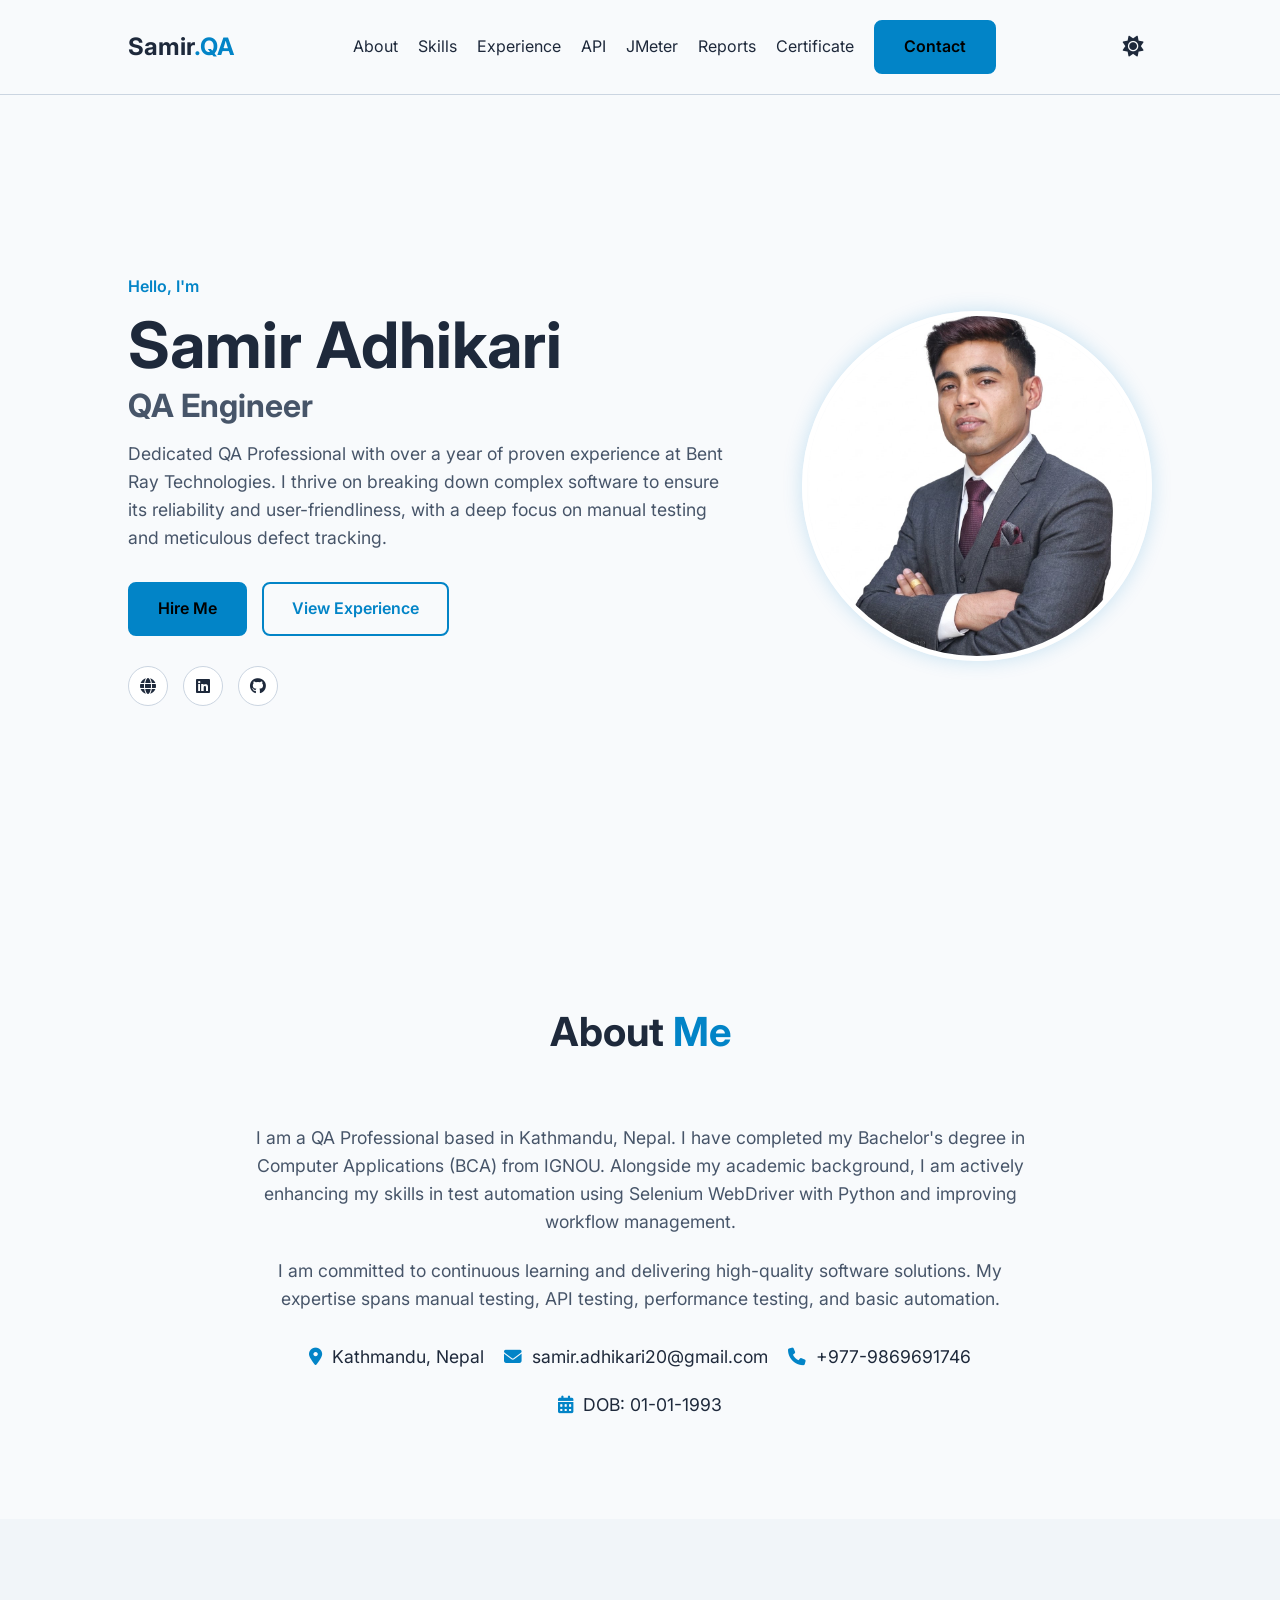
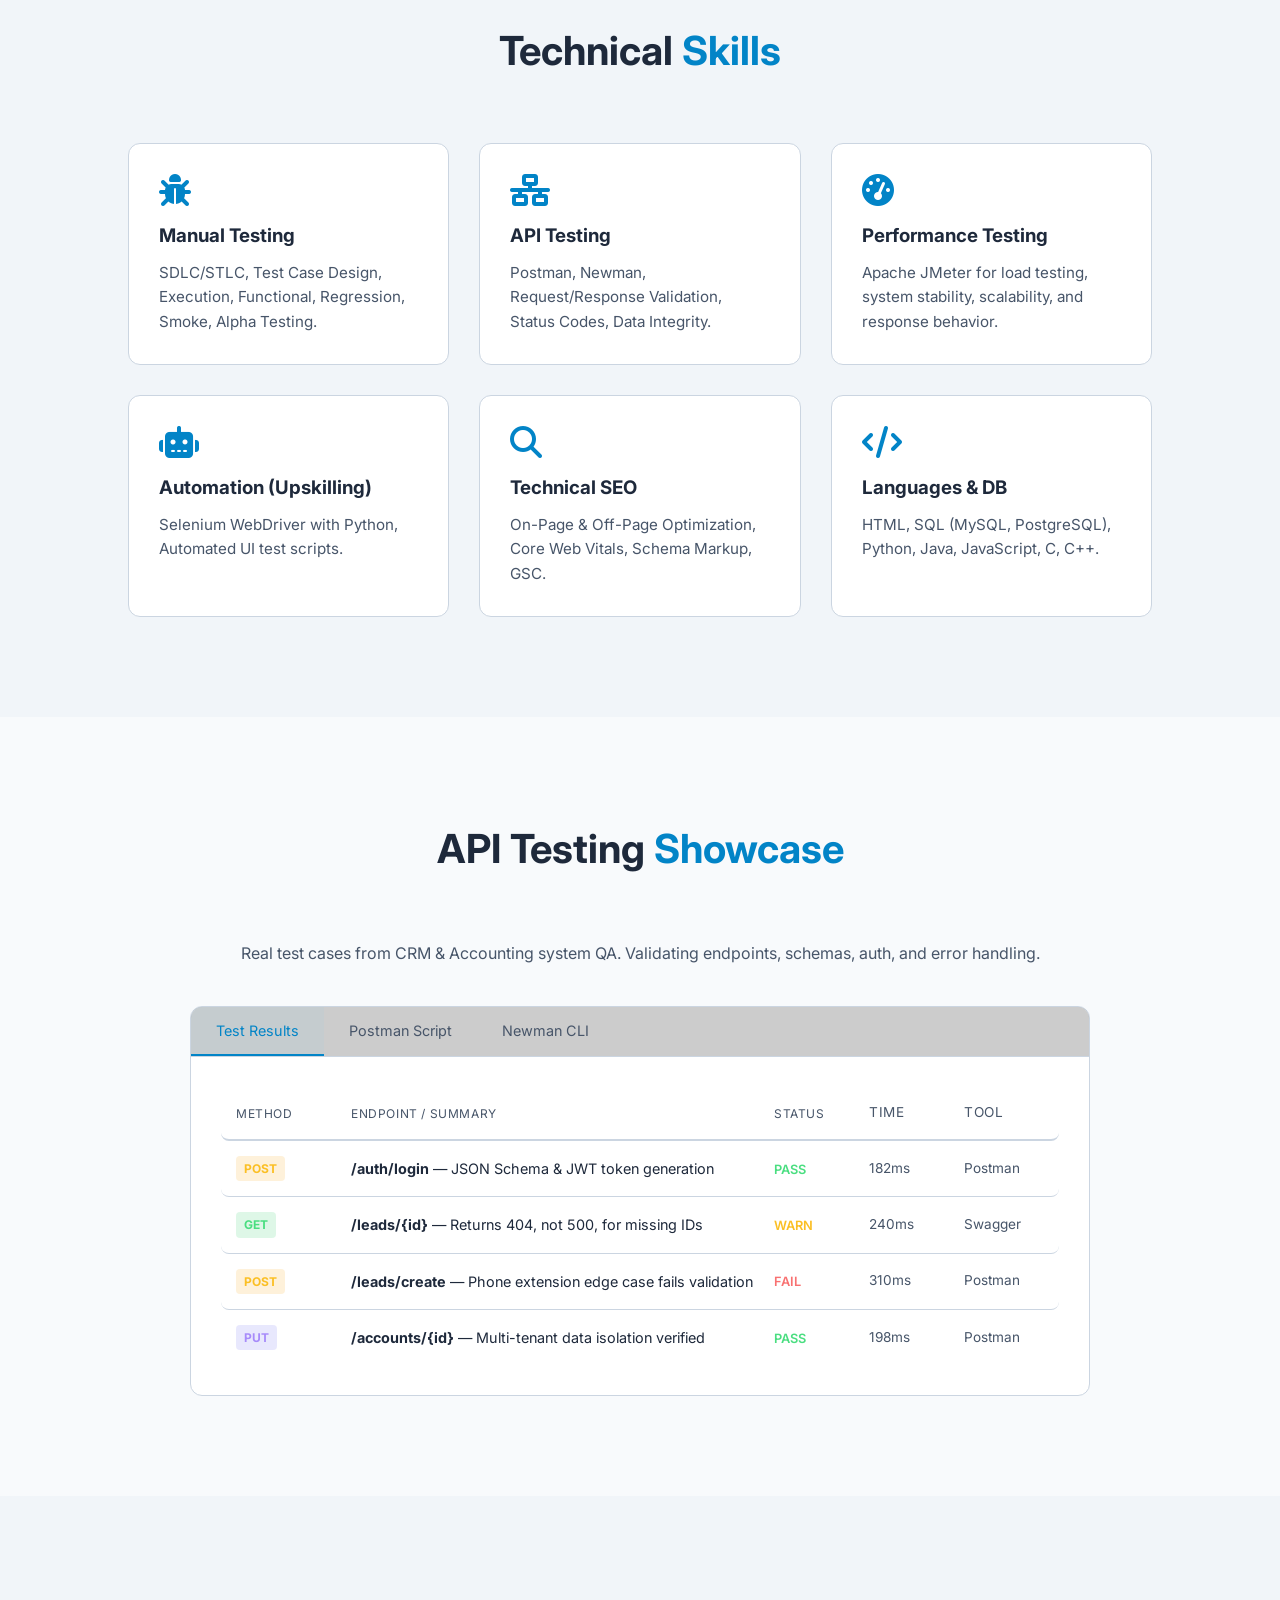
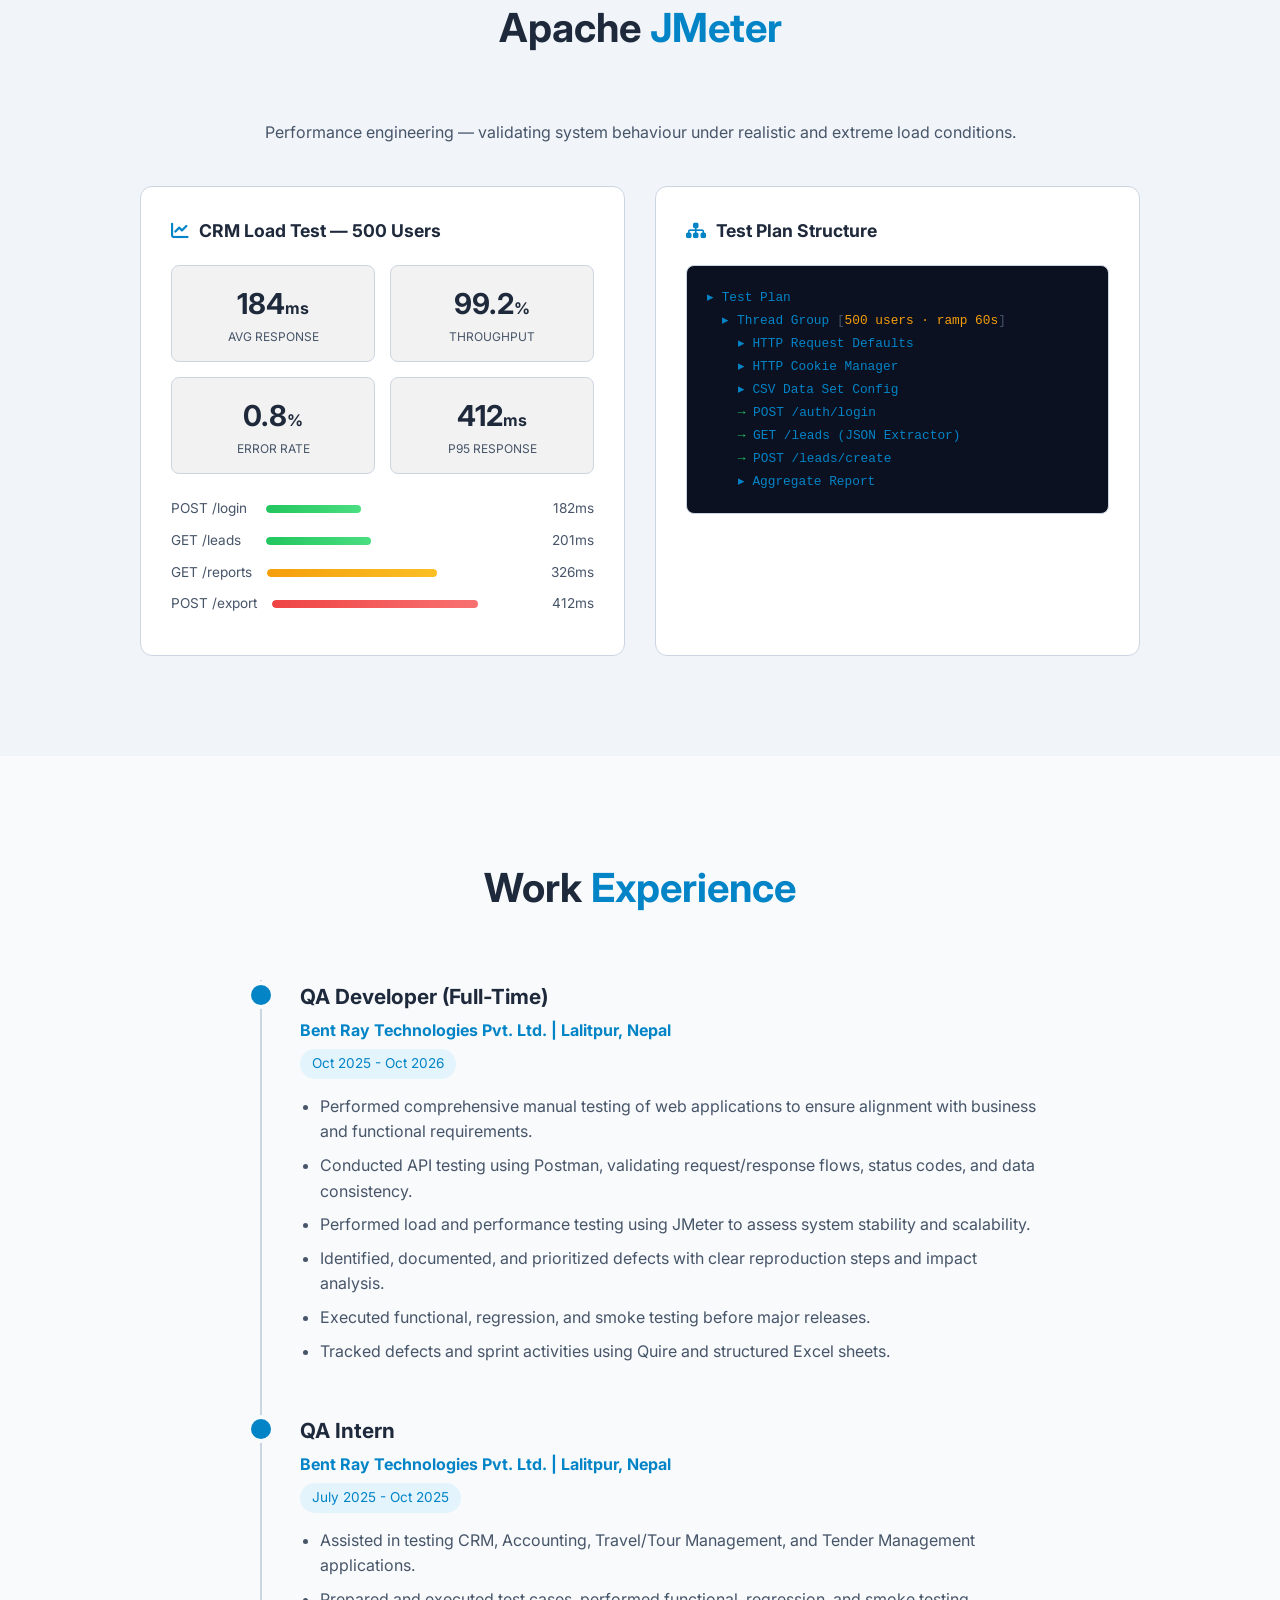
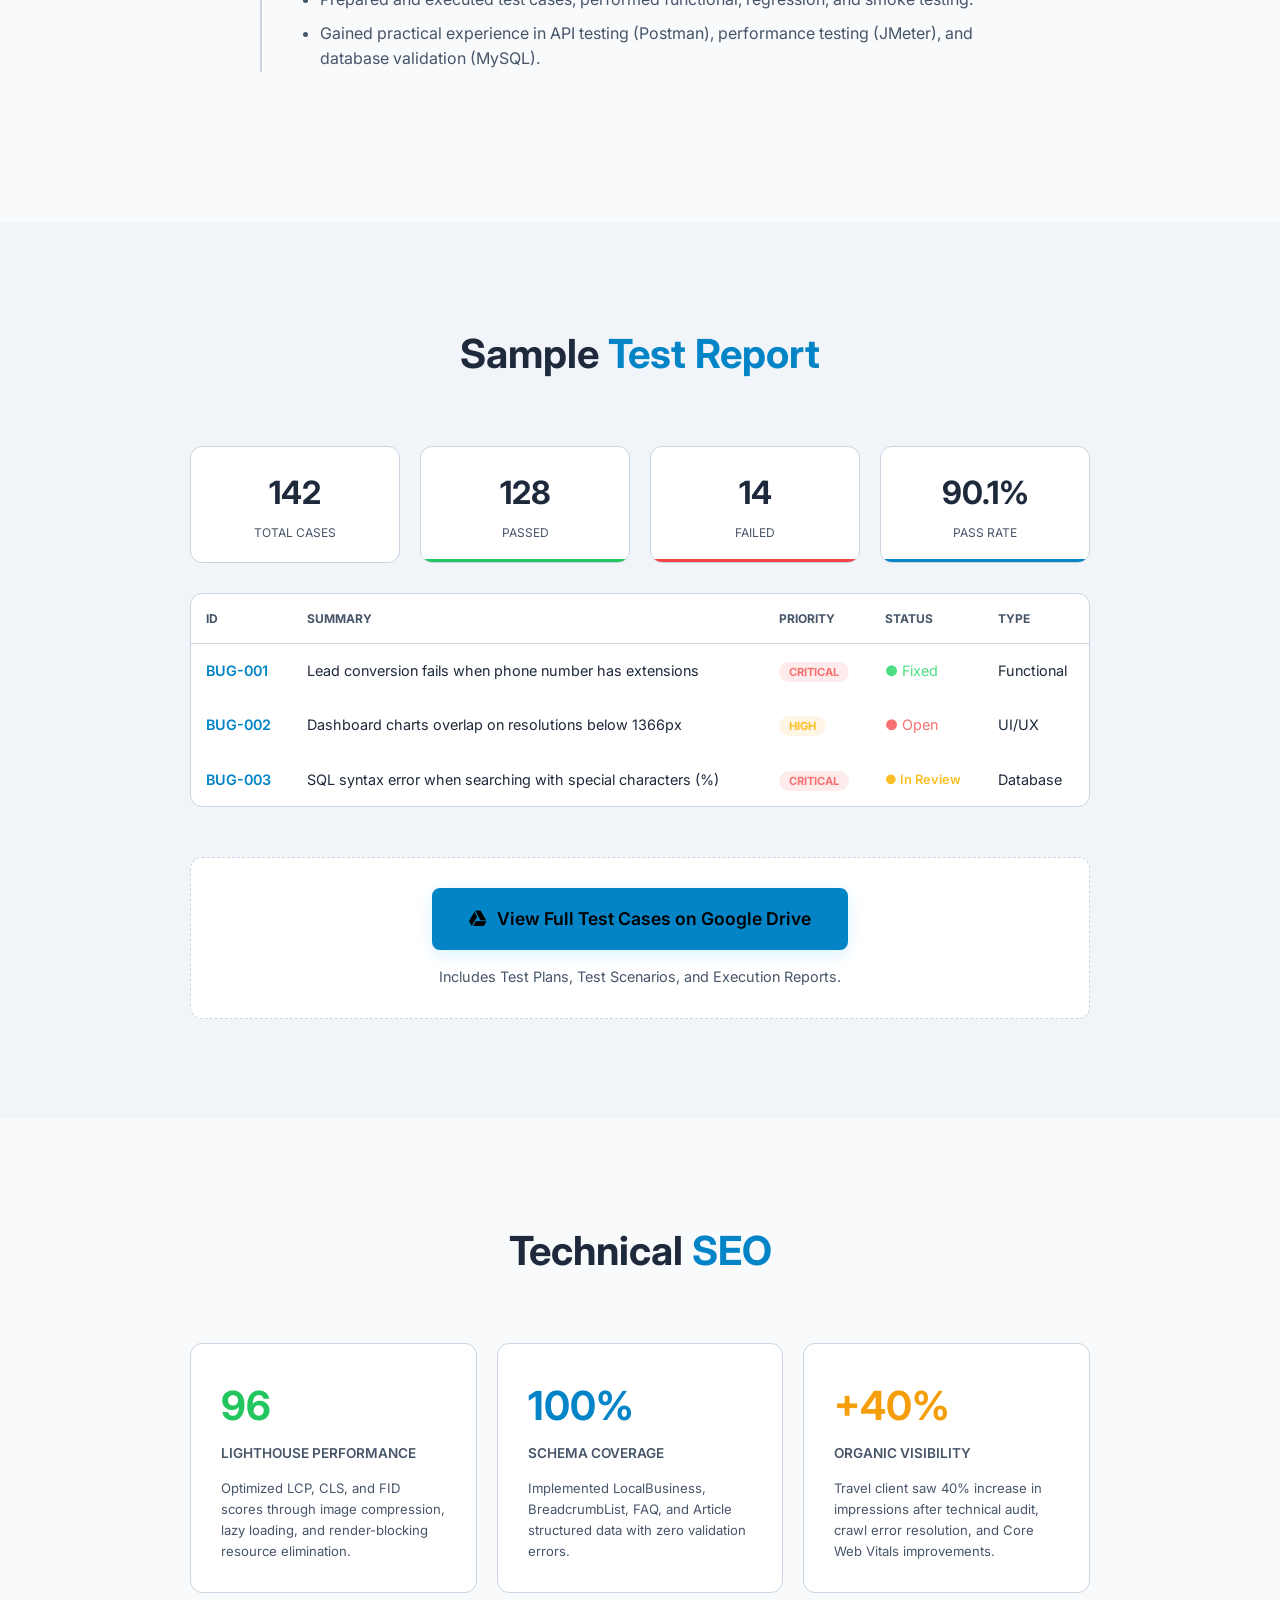
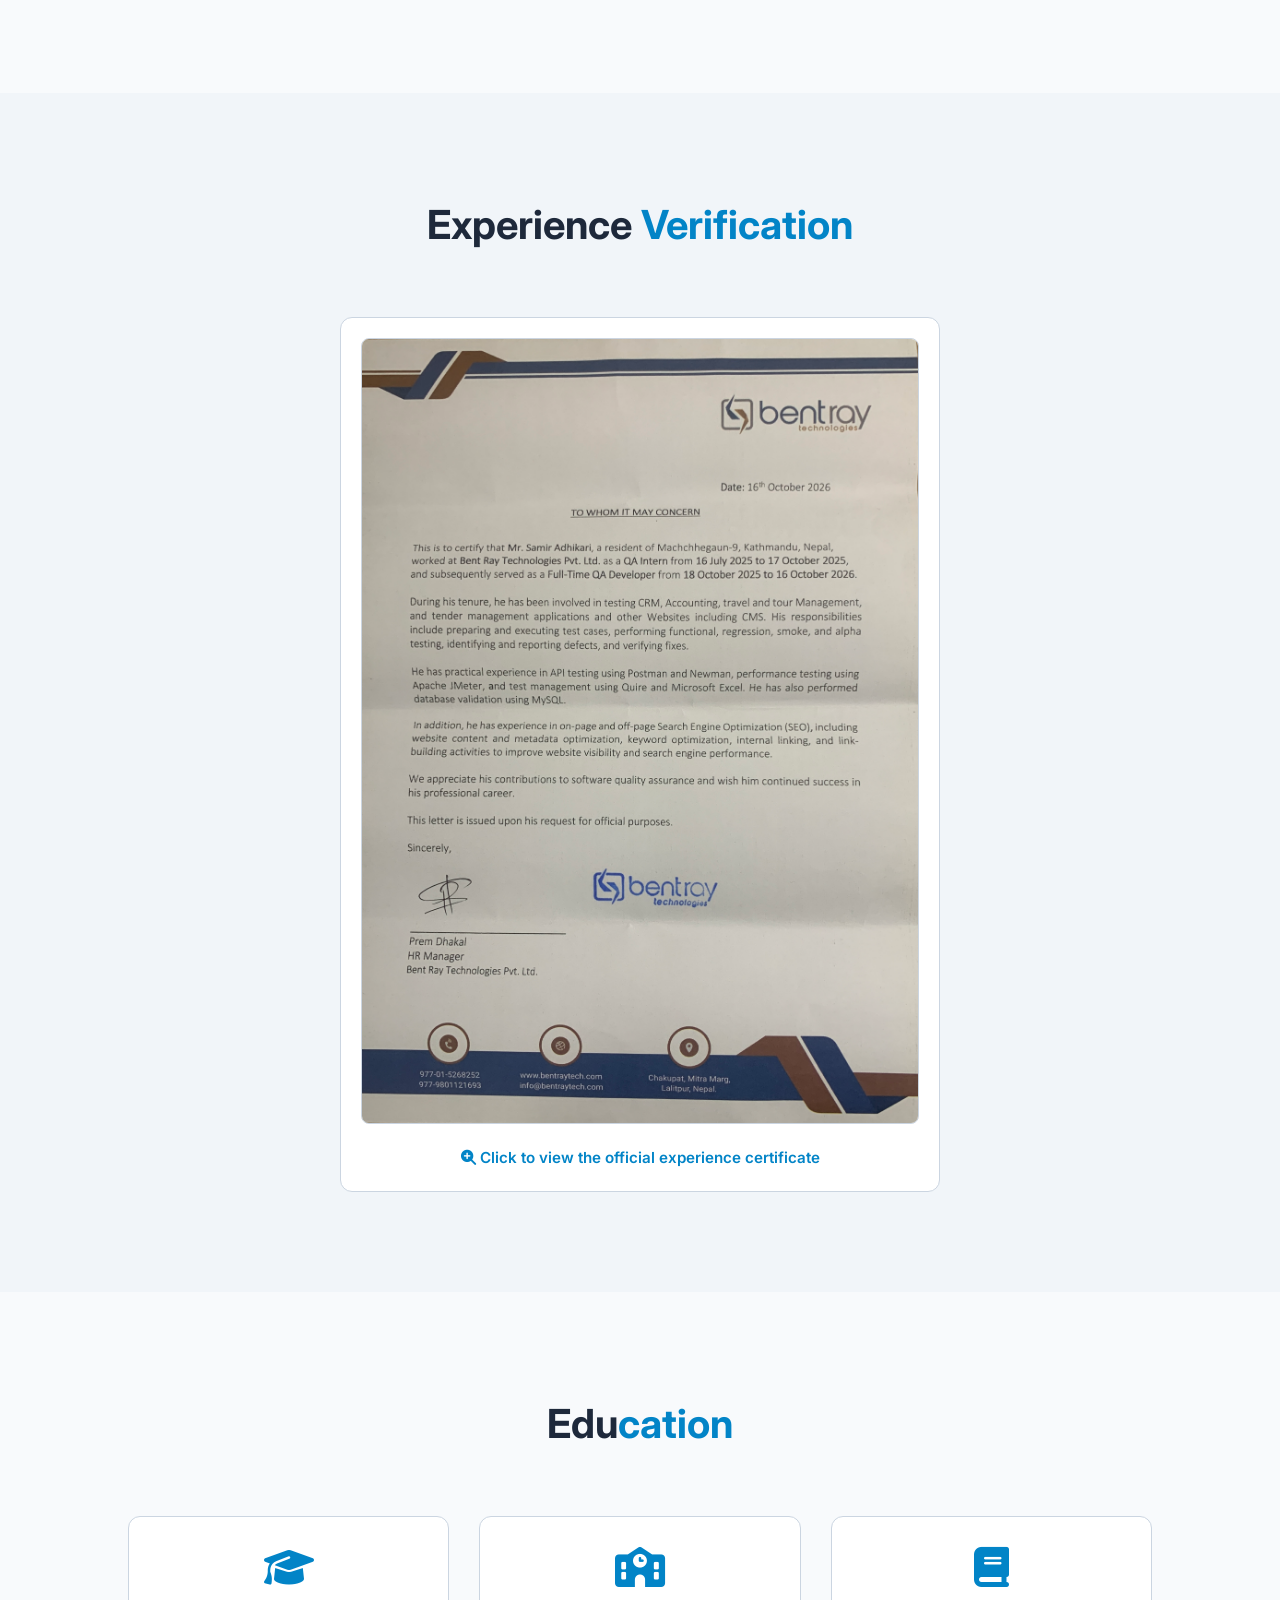
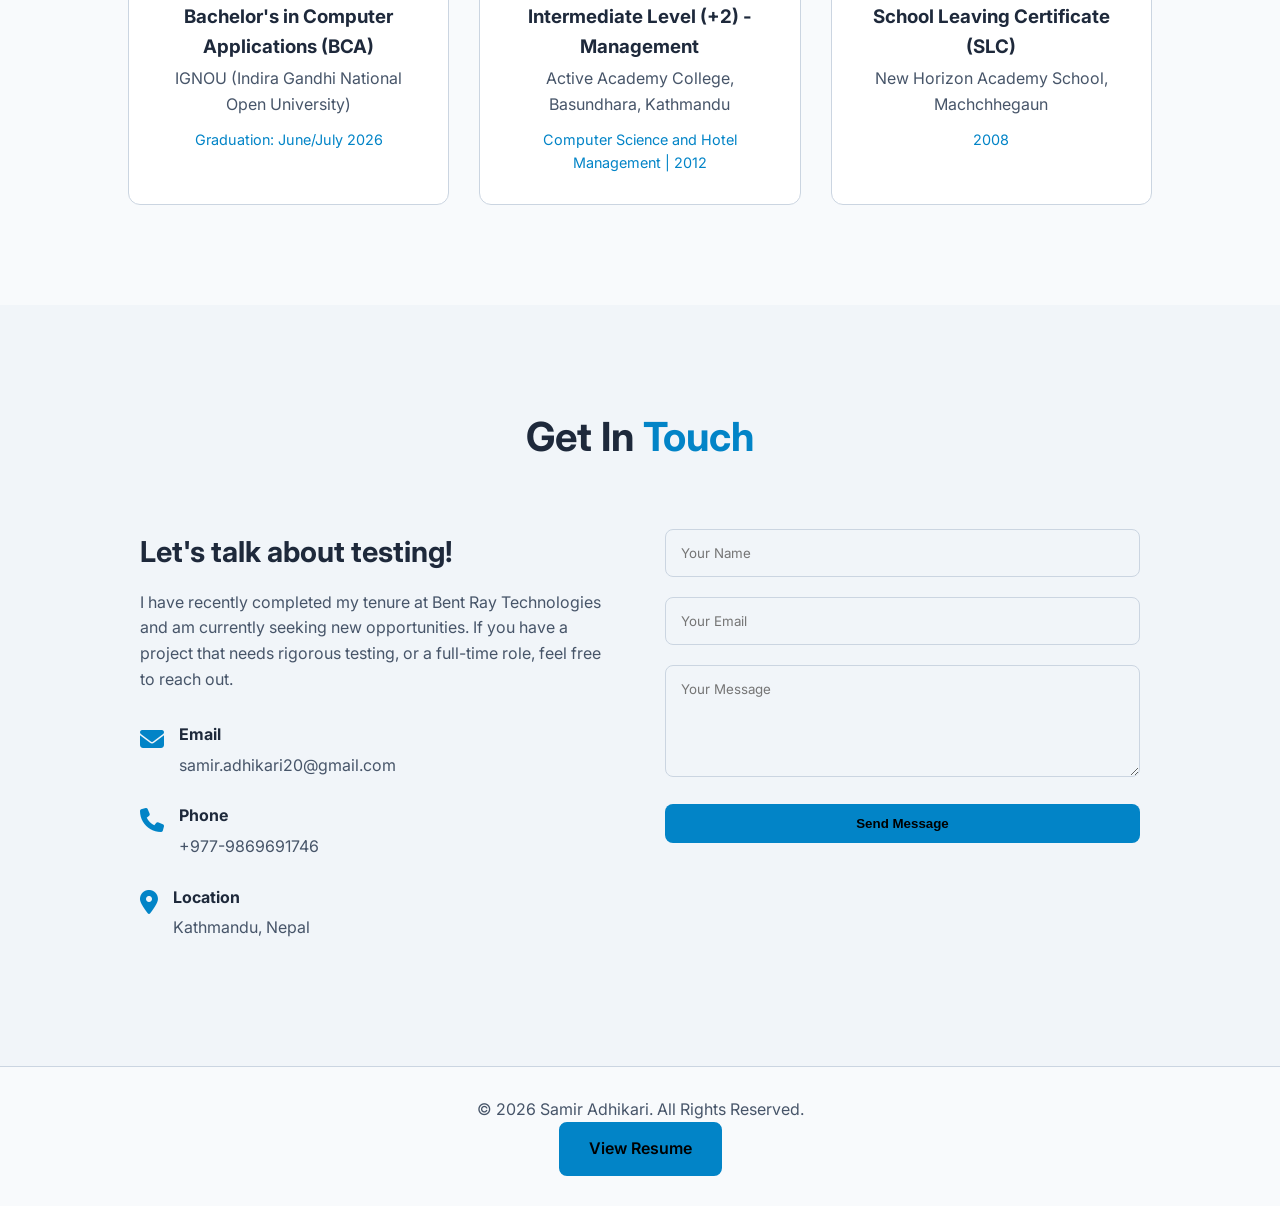
==== commit f61dfac1: "fix: update experience certificate image filename and add resume page" ====
--- a/index.html
+++ b/index.html
@@ -391,7 +391,7 @@
         <div class="cert-container reveal">
             <div class="cert-card" onclick="openModal()">
                 <!-- Ensure your certificate image is named certificate.jpg -->
-                <img src="experience_certificate.jpeg" alt="Experience Certificate - Bent Ray Technologies" class="cert-img">
+                <img src="experience_certificate.jpg" alt="Experience Certificate - Bent Ray Technologies" class="cert-img">
                 <p><i class="fas fa-search-plus"></i> Click to view the official experience certificate</p>
             </div>
         </div>
@@ -470,6 +470,7 @@
     <!-- Footer -->
     <footer>
         <p>&copy; <span id="current-year"></span> Samir Adhikari. All Rights Reserved.</p>
+        <a href="resume.html" class="btn-primary">View Resume</a>
     </footer>
 
     <!-- Image Modal (Lightbox) -->
@@ -477,6 +478,7 @@
         <span class="close">&times;</span>
         <img class="modal-content" src="certificate.jpg" alt="Experience Certificate Full View">
     </div>
+    
 
     <script src="script.js"></script>
 </body>
--- a/style.css
+++ b/style.css
@@ -941,4 +941,4 @@
 .social-links a {
     background-color: var(--card-bg);
     border: 1px solid var(--border);
-}+}
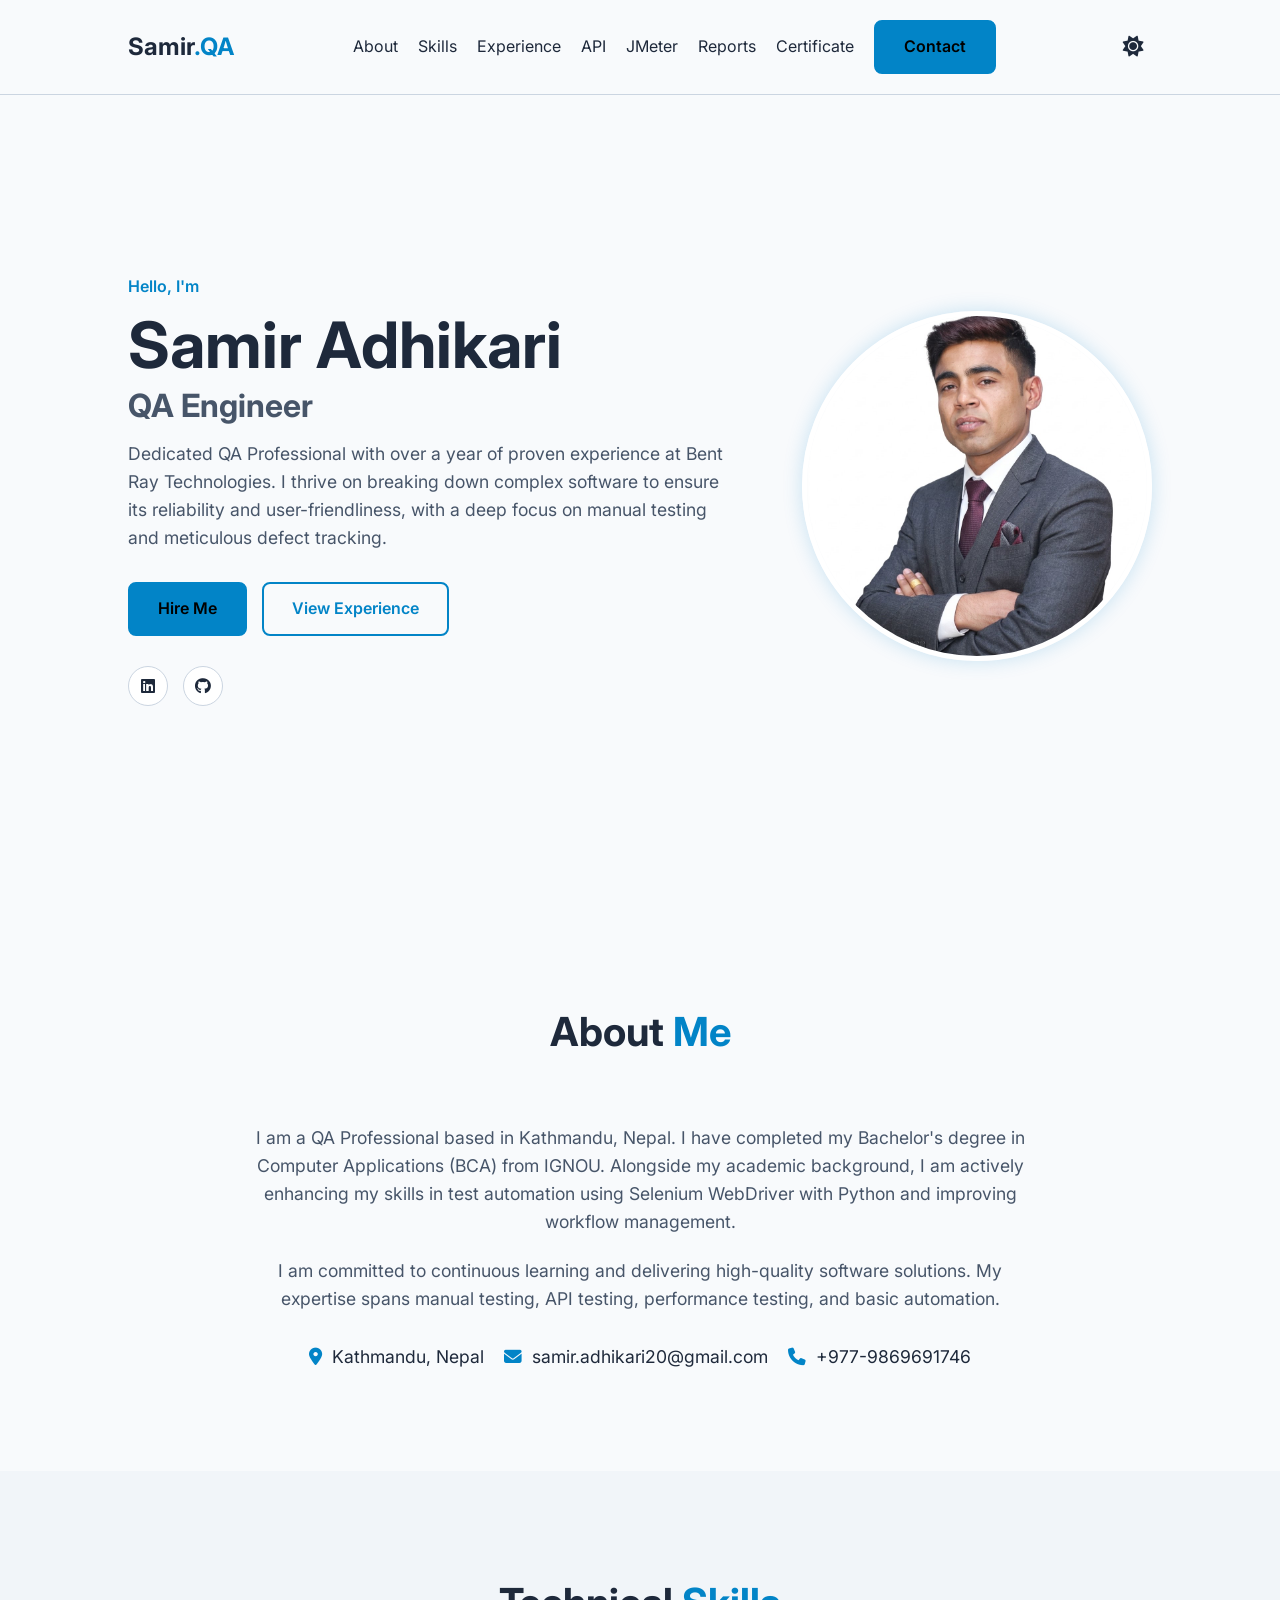
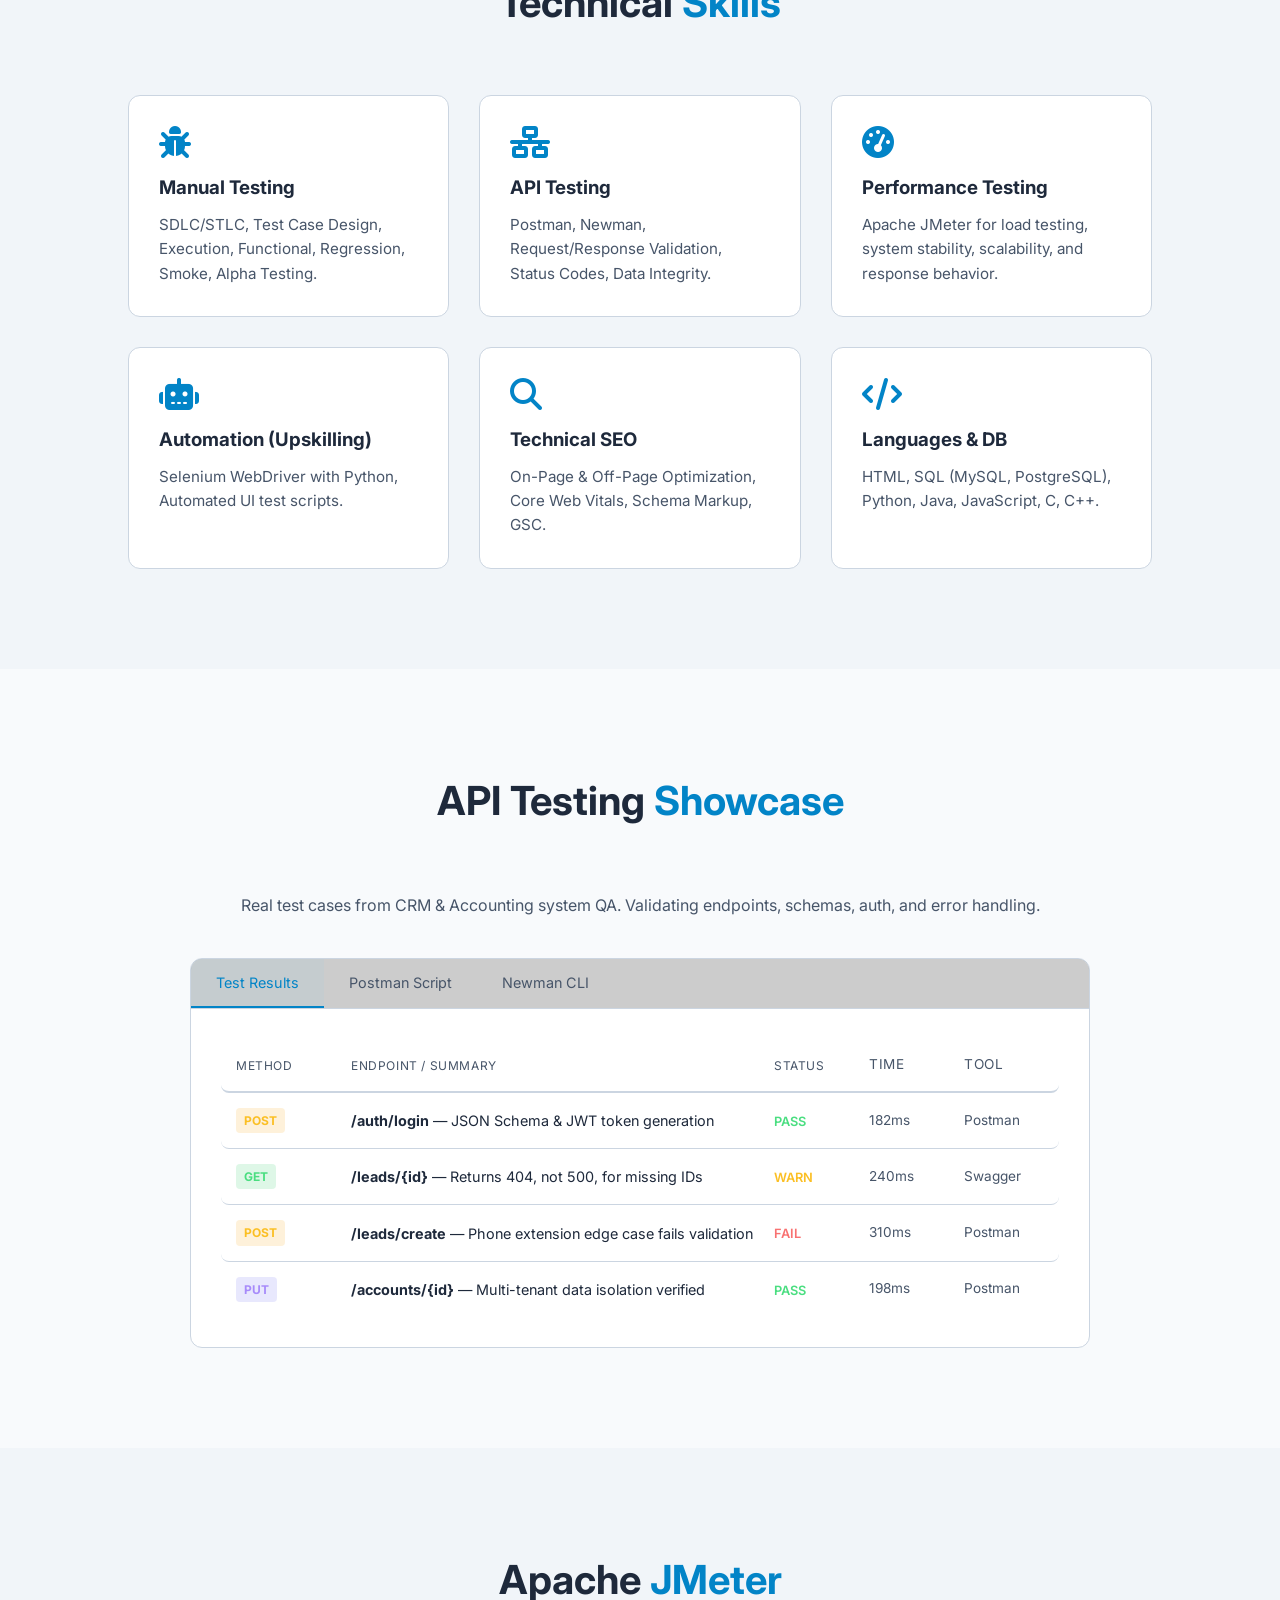
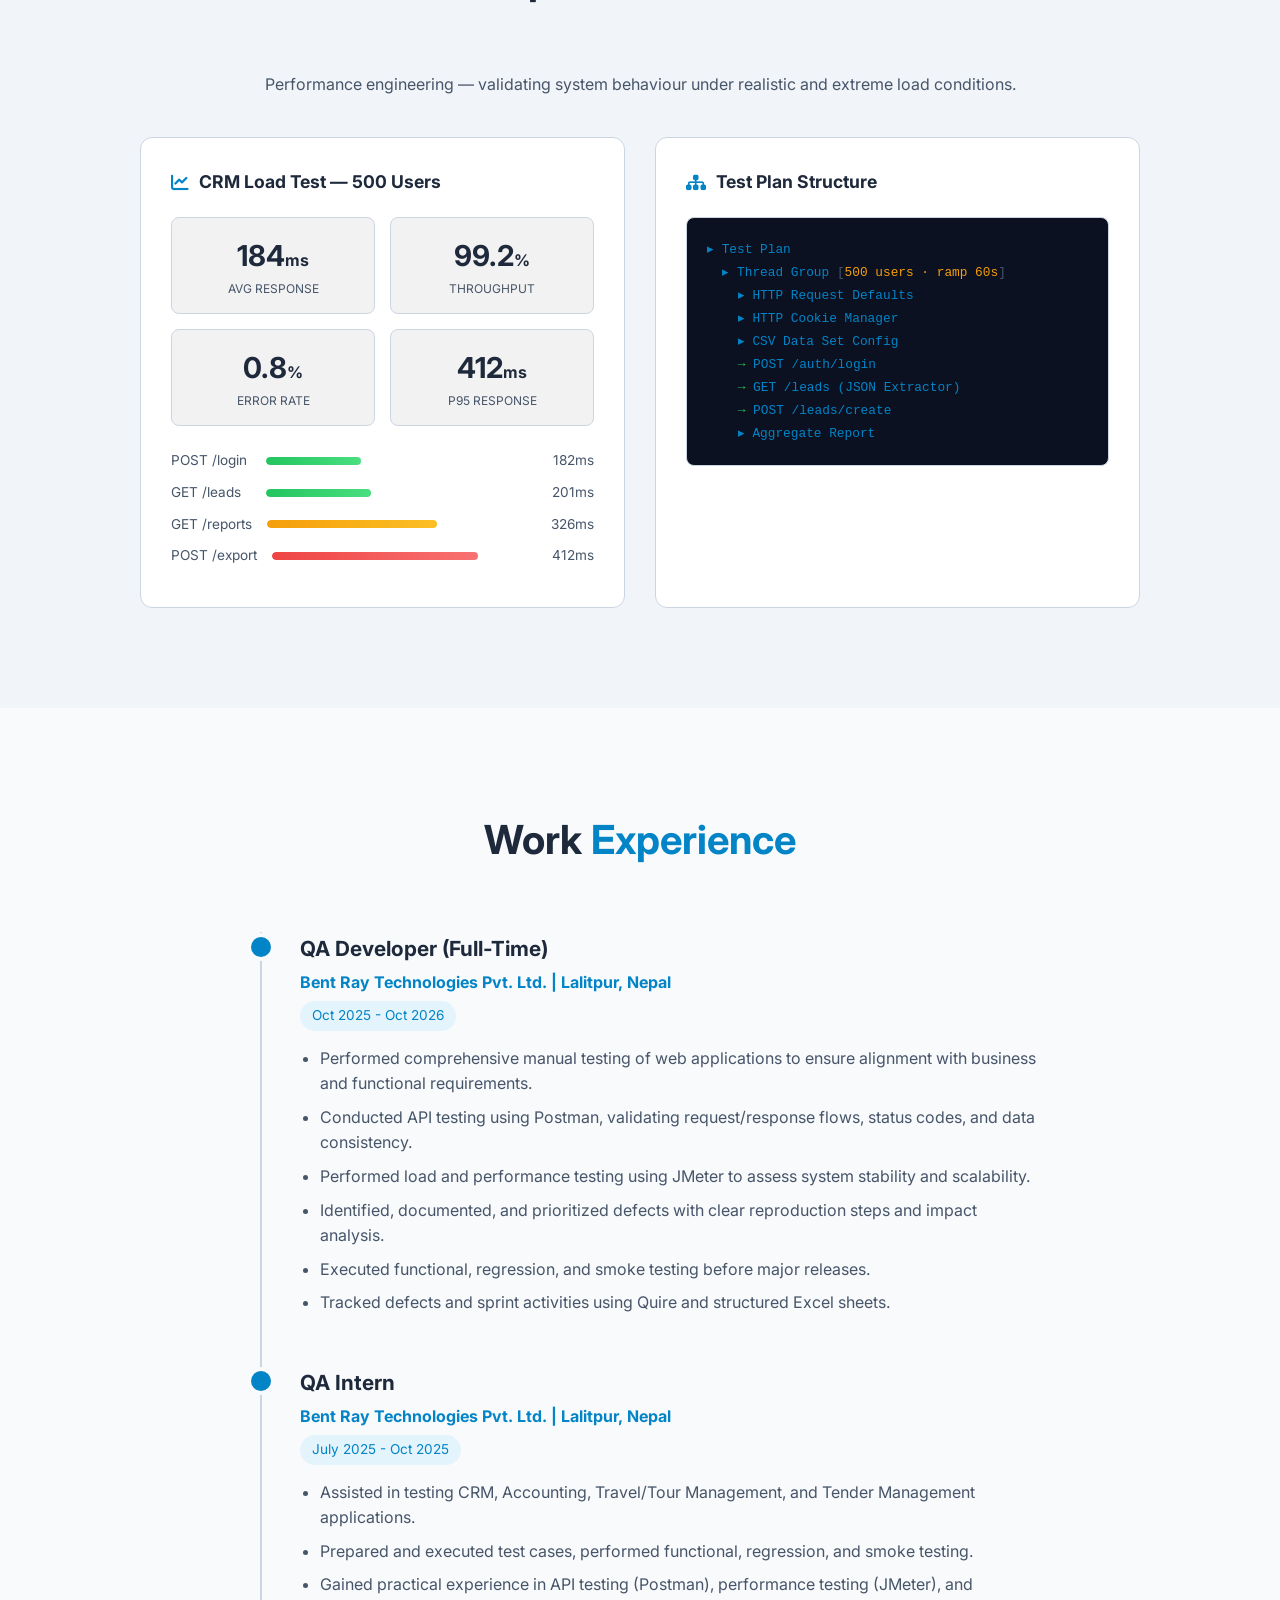
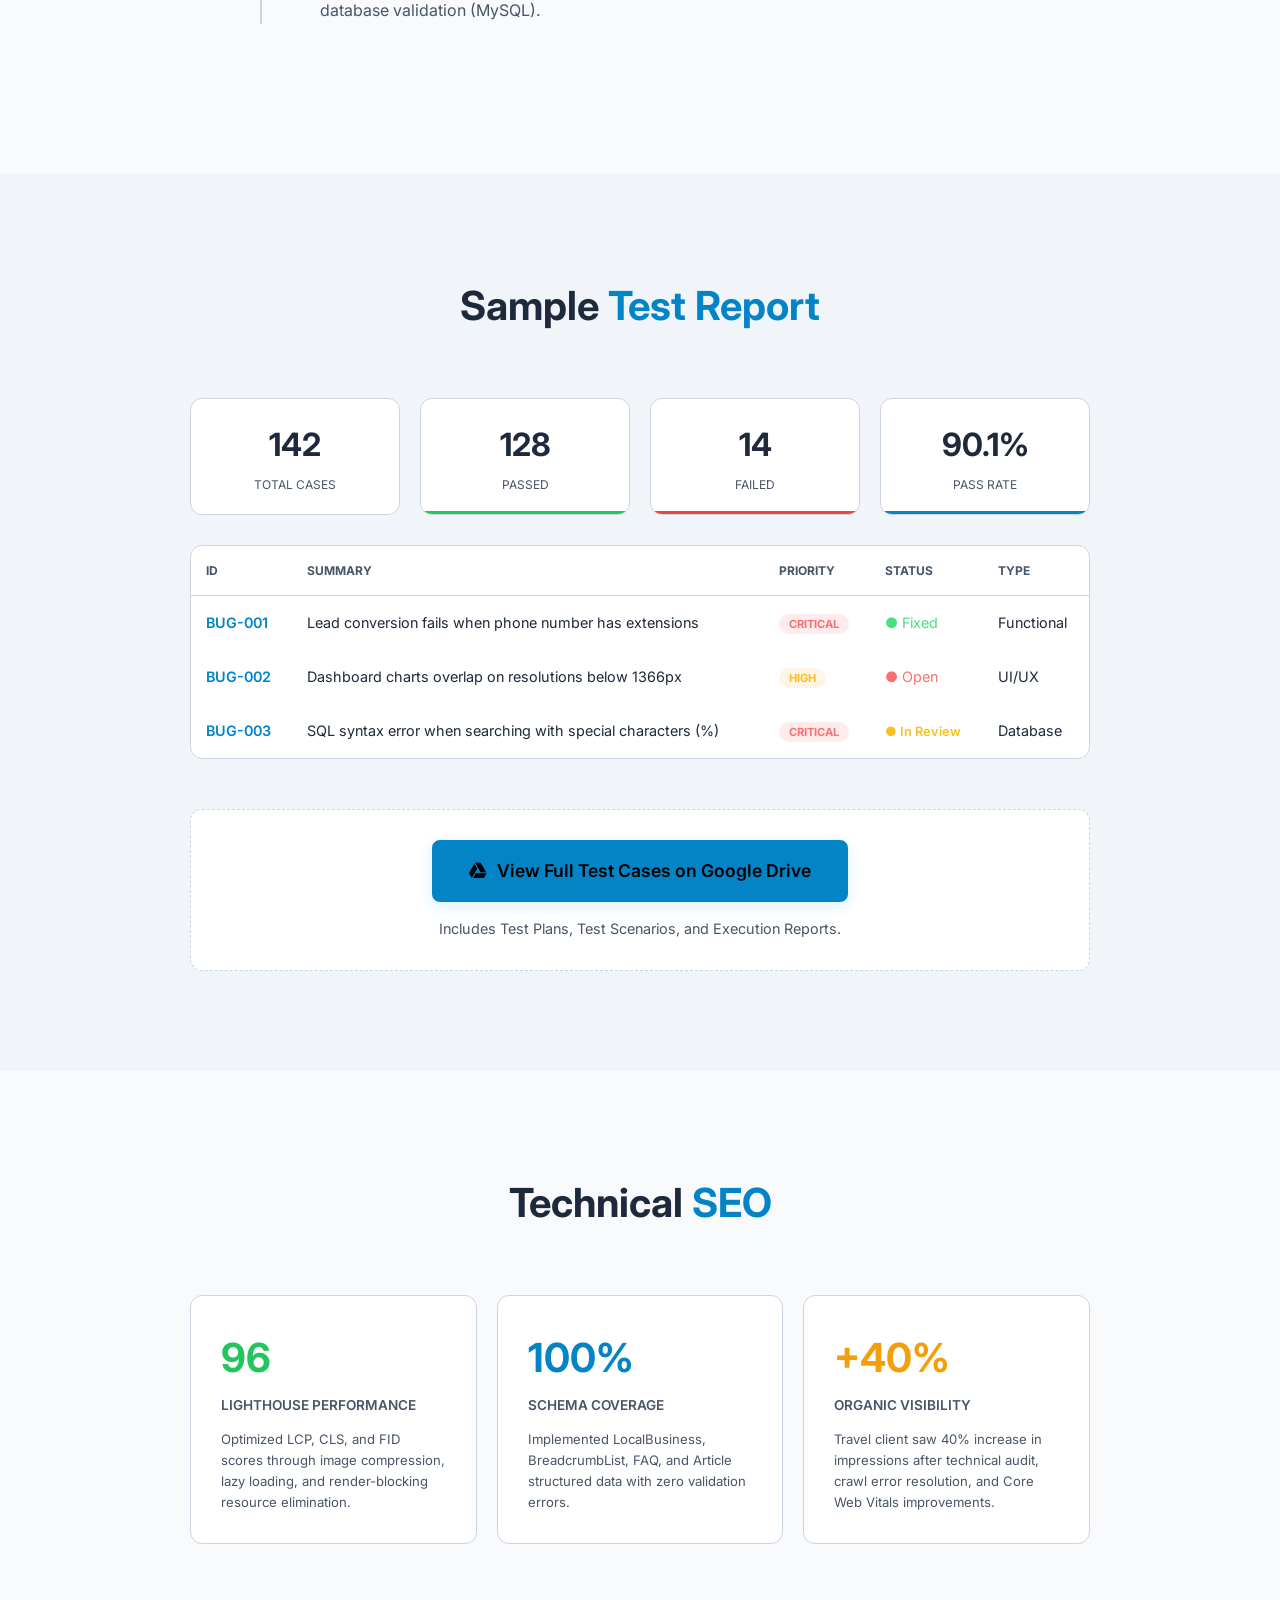
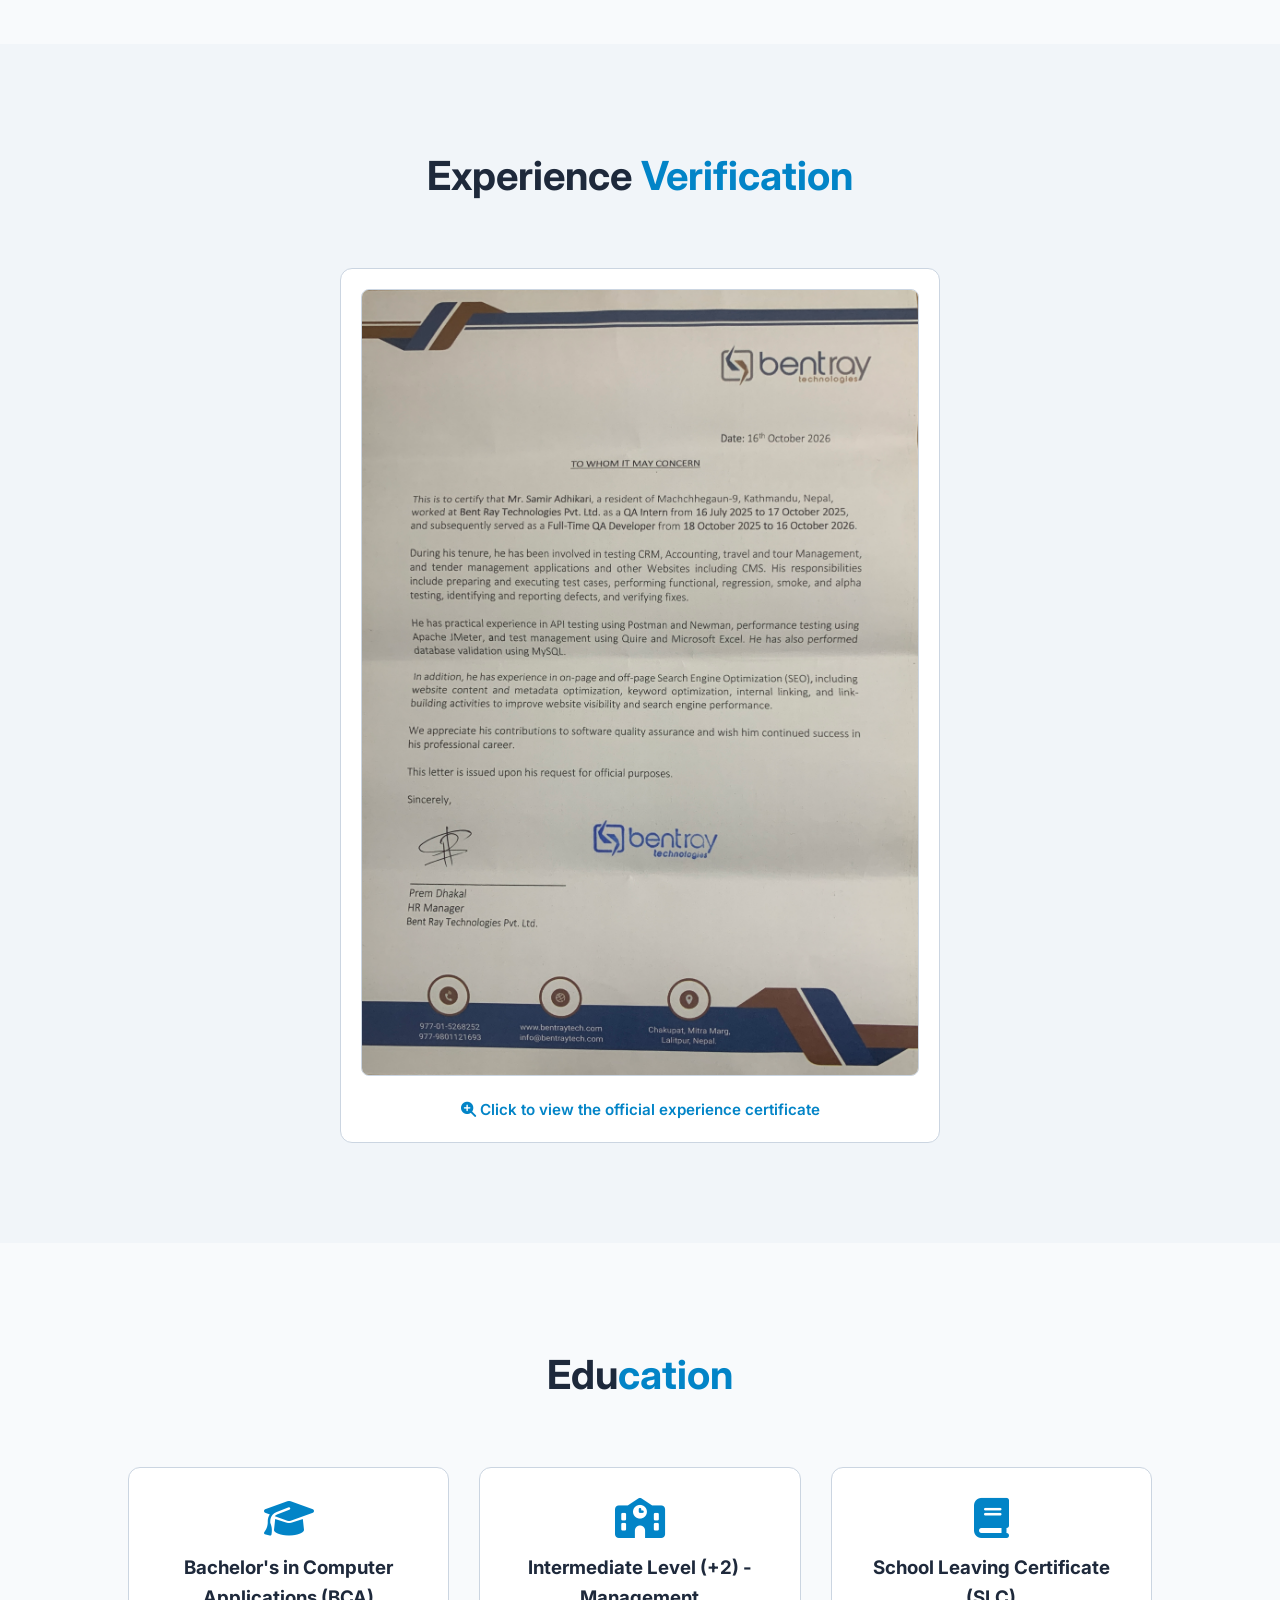
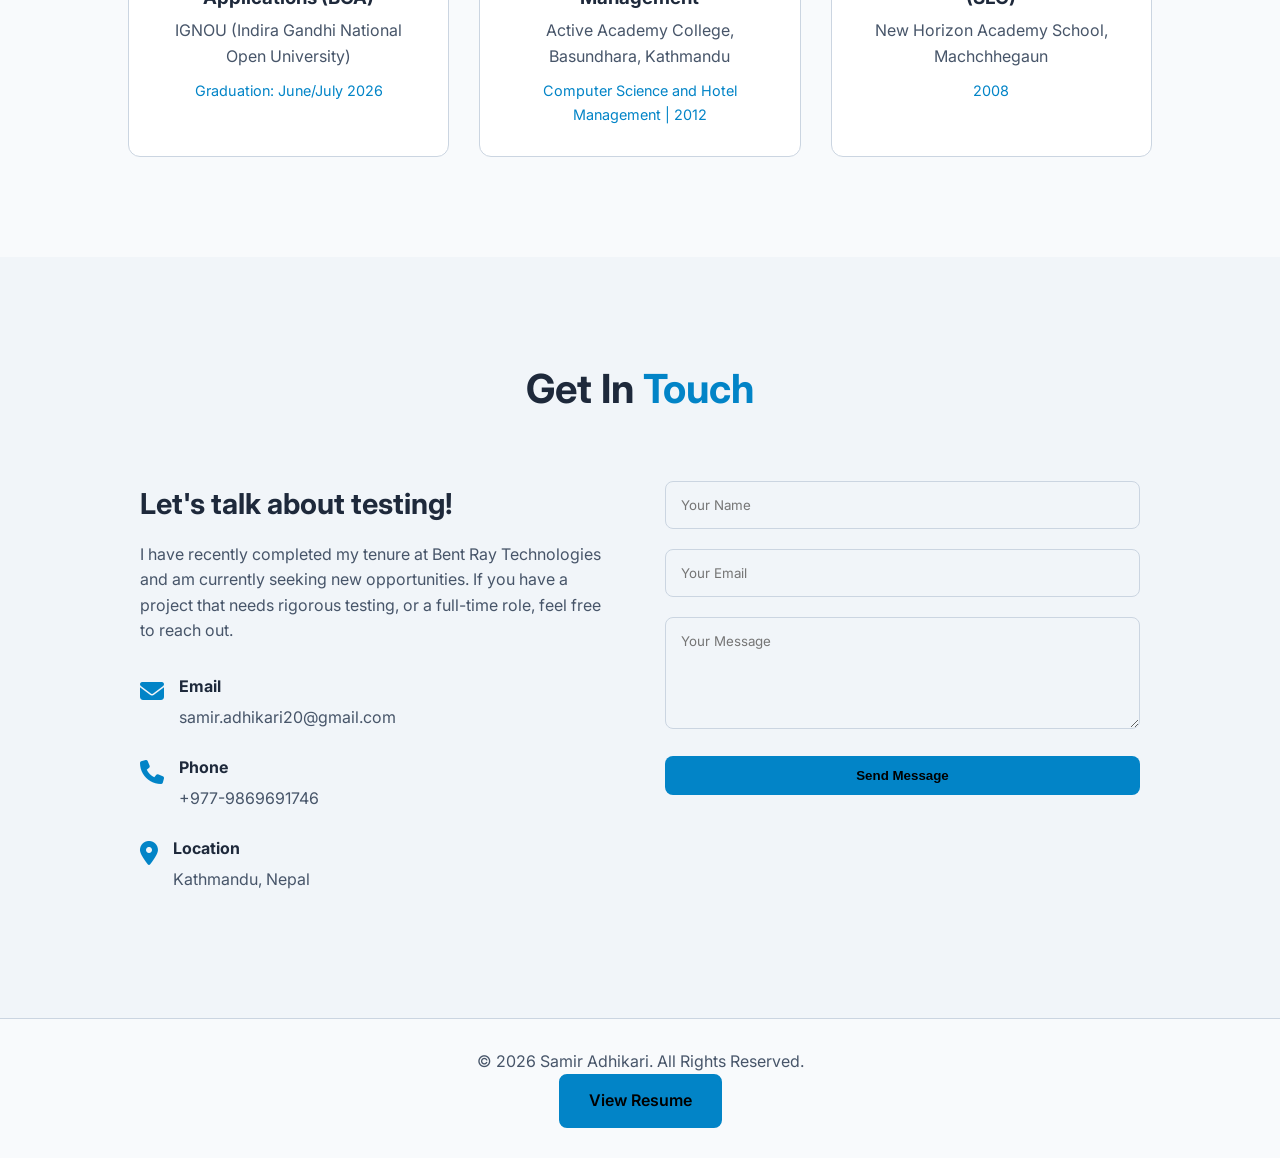
==== commit 88fb8eb7: "fix: update social links and remove date of birth from contact information" ====
--- a/index.html
+++ b/index.html
@@ -49,9 +49,9 @@
                 <a href="#experience" class="btn-secondary">View Experience</a>
             </div>
             <div class="social-links">
-                <a href="https://mesamir.github.io/portfolio/" target="_blank"><i class="fas fa-globe"></i></a>
-                <a href="#" target="_blank"><i class="fab fa-linkedin"></i></a>
-                <a href="#" target="_blank"><i class="fab fa-github"></i></a>
+                <!-- <a href="https://mesamir.github.io/portfolio/" target="_blank"><i class="fas fa-globe"></i></a> -->
+                <a href="https://www.linkedin.com/in/samir-adhikari-928ba370/" target="_blank"><i class="fab fa-linkedin"></i></a>
+                <a href="https://github.com/mesamir" target="_blank"><i class="fab fa-github"></i></a>
             </div>
         </div>
         <div class="hero-image reveal">
@@ -71,7 +71,7 @@
                     <li><i class="fas fa-map-marker-alt"></i> Kathmandu, Nepal</li>
                     <li><i class="fas fa-envelope"></i> samir.adhikari20@gmail.com</li>
                     <li><i class="fas fa-phone"></i> +977-9869691746</li>
-                    <li><i class="fas fa-calendar-alt"></i> DOB: 01-01-1993</li>
+                    
                 </ul>
             </div>
         </div>
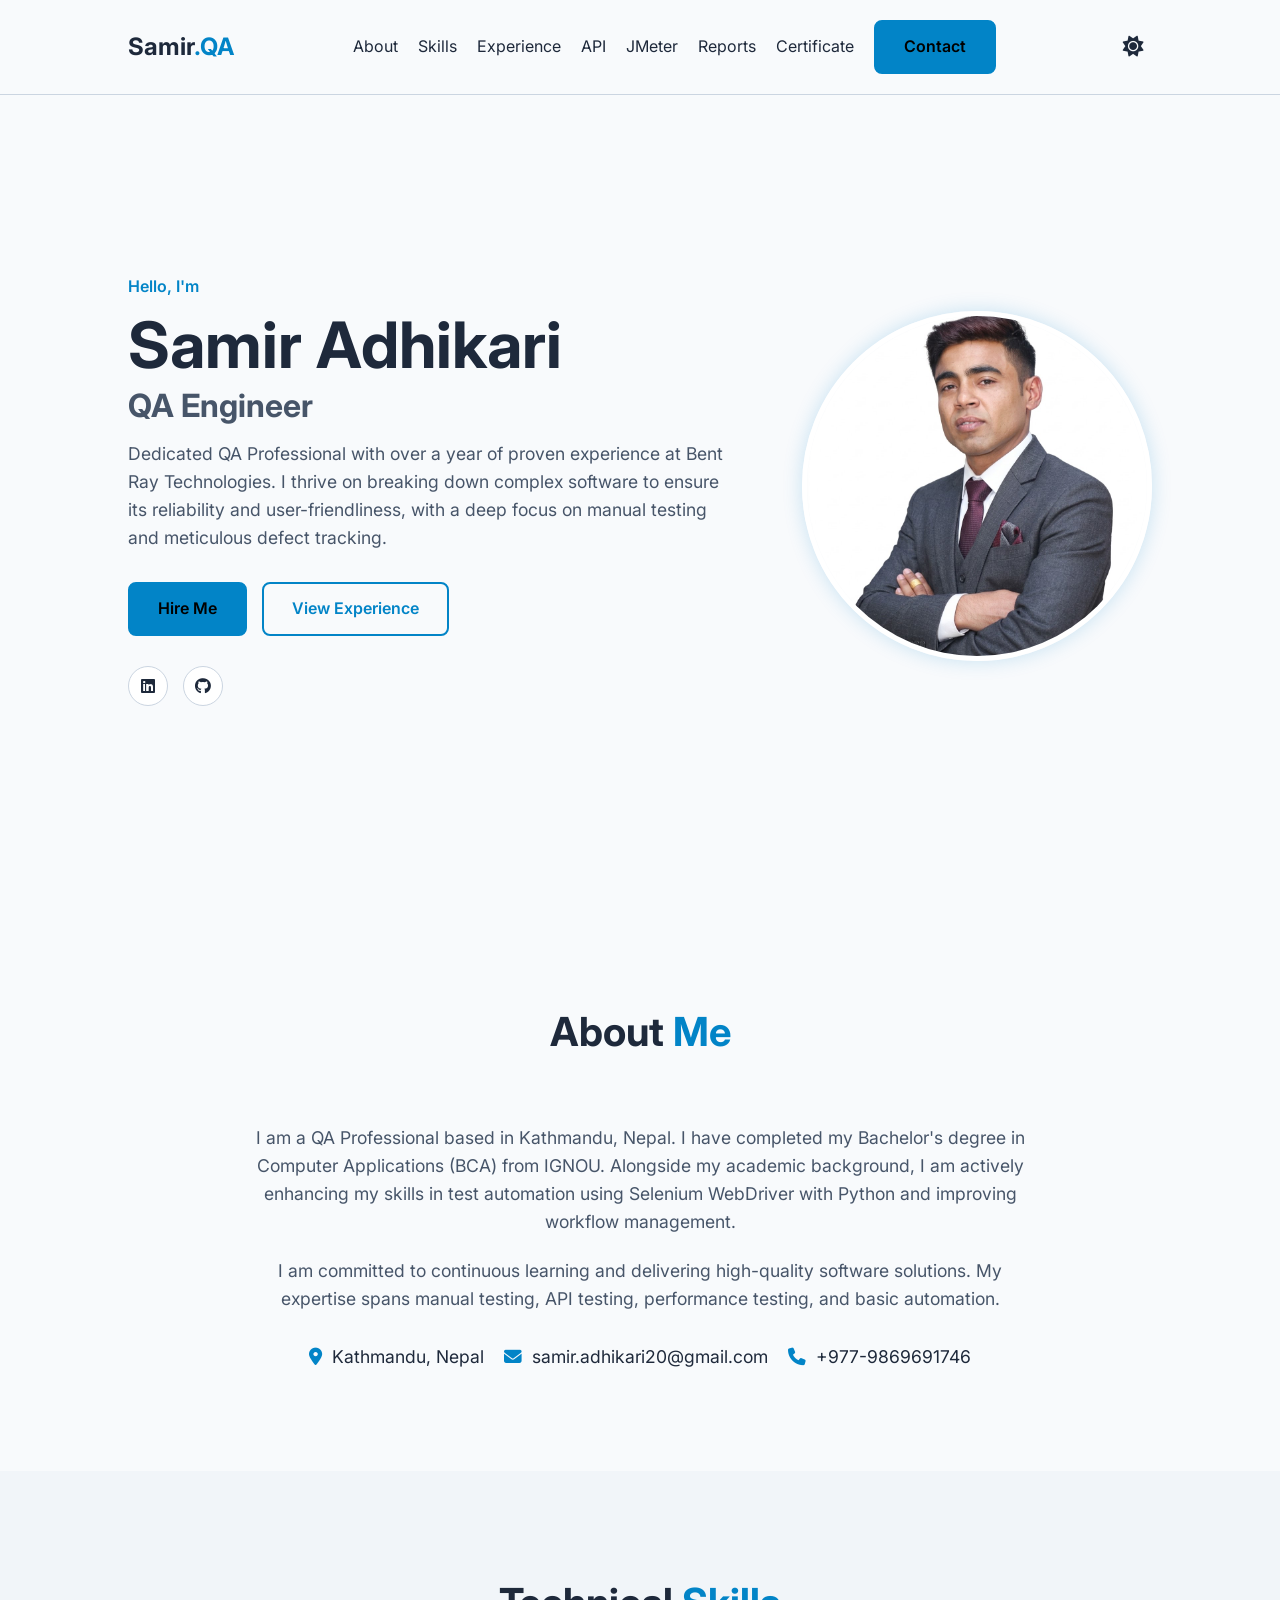
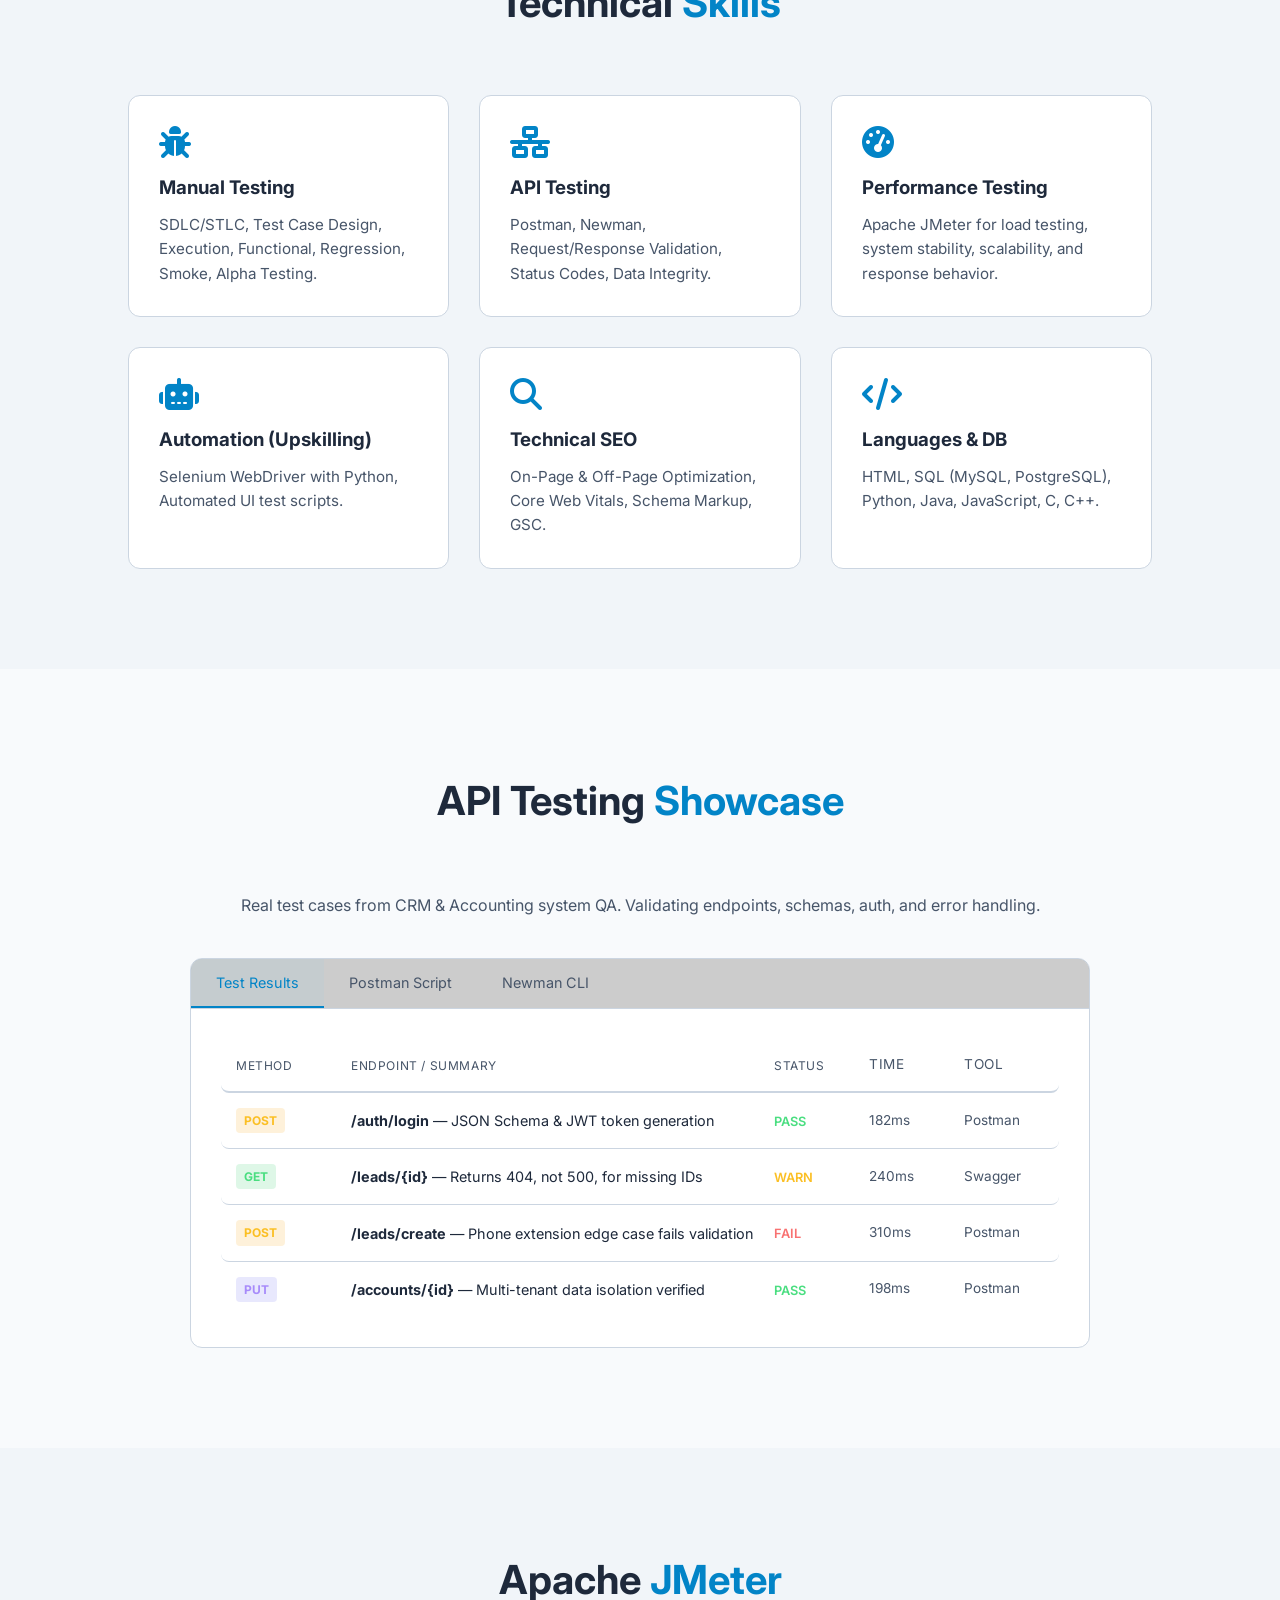
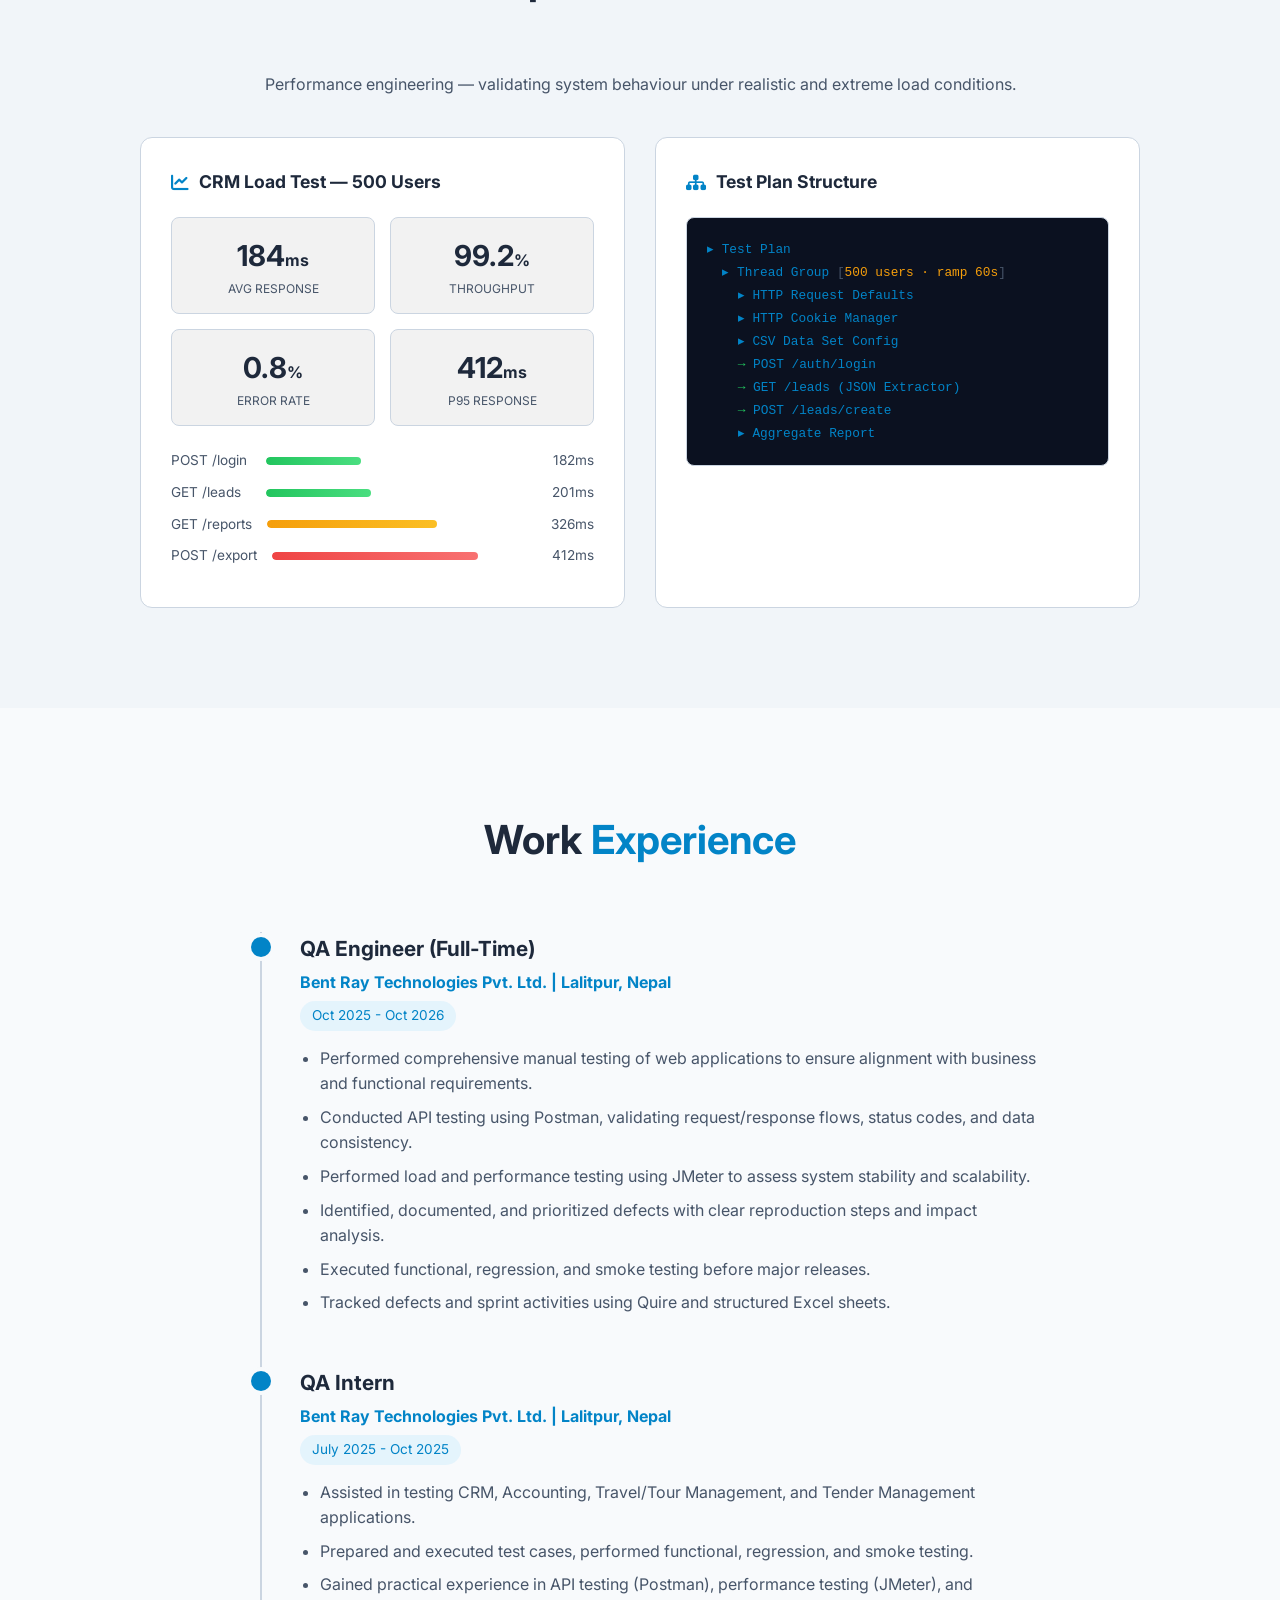
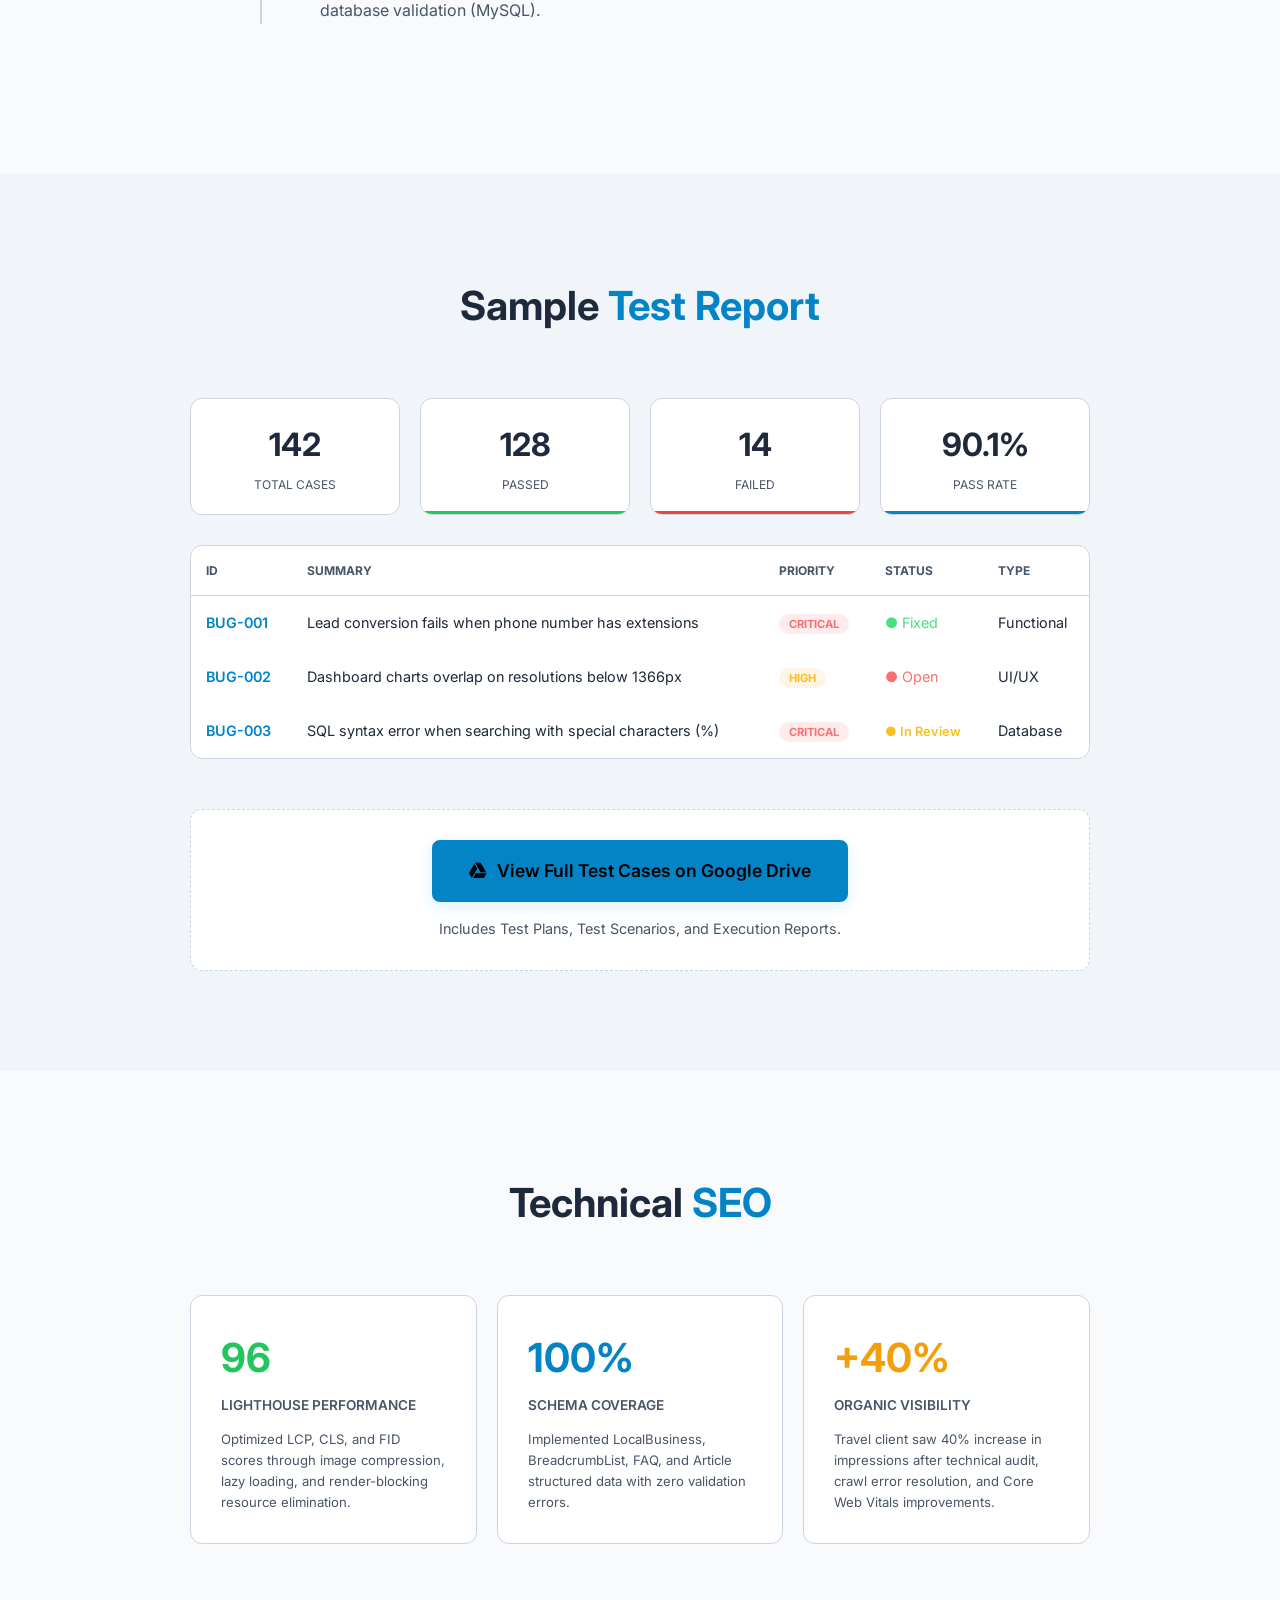
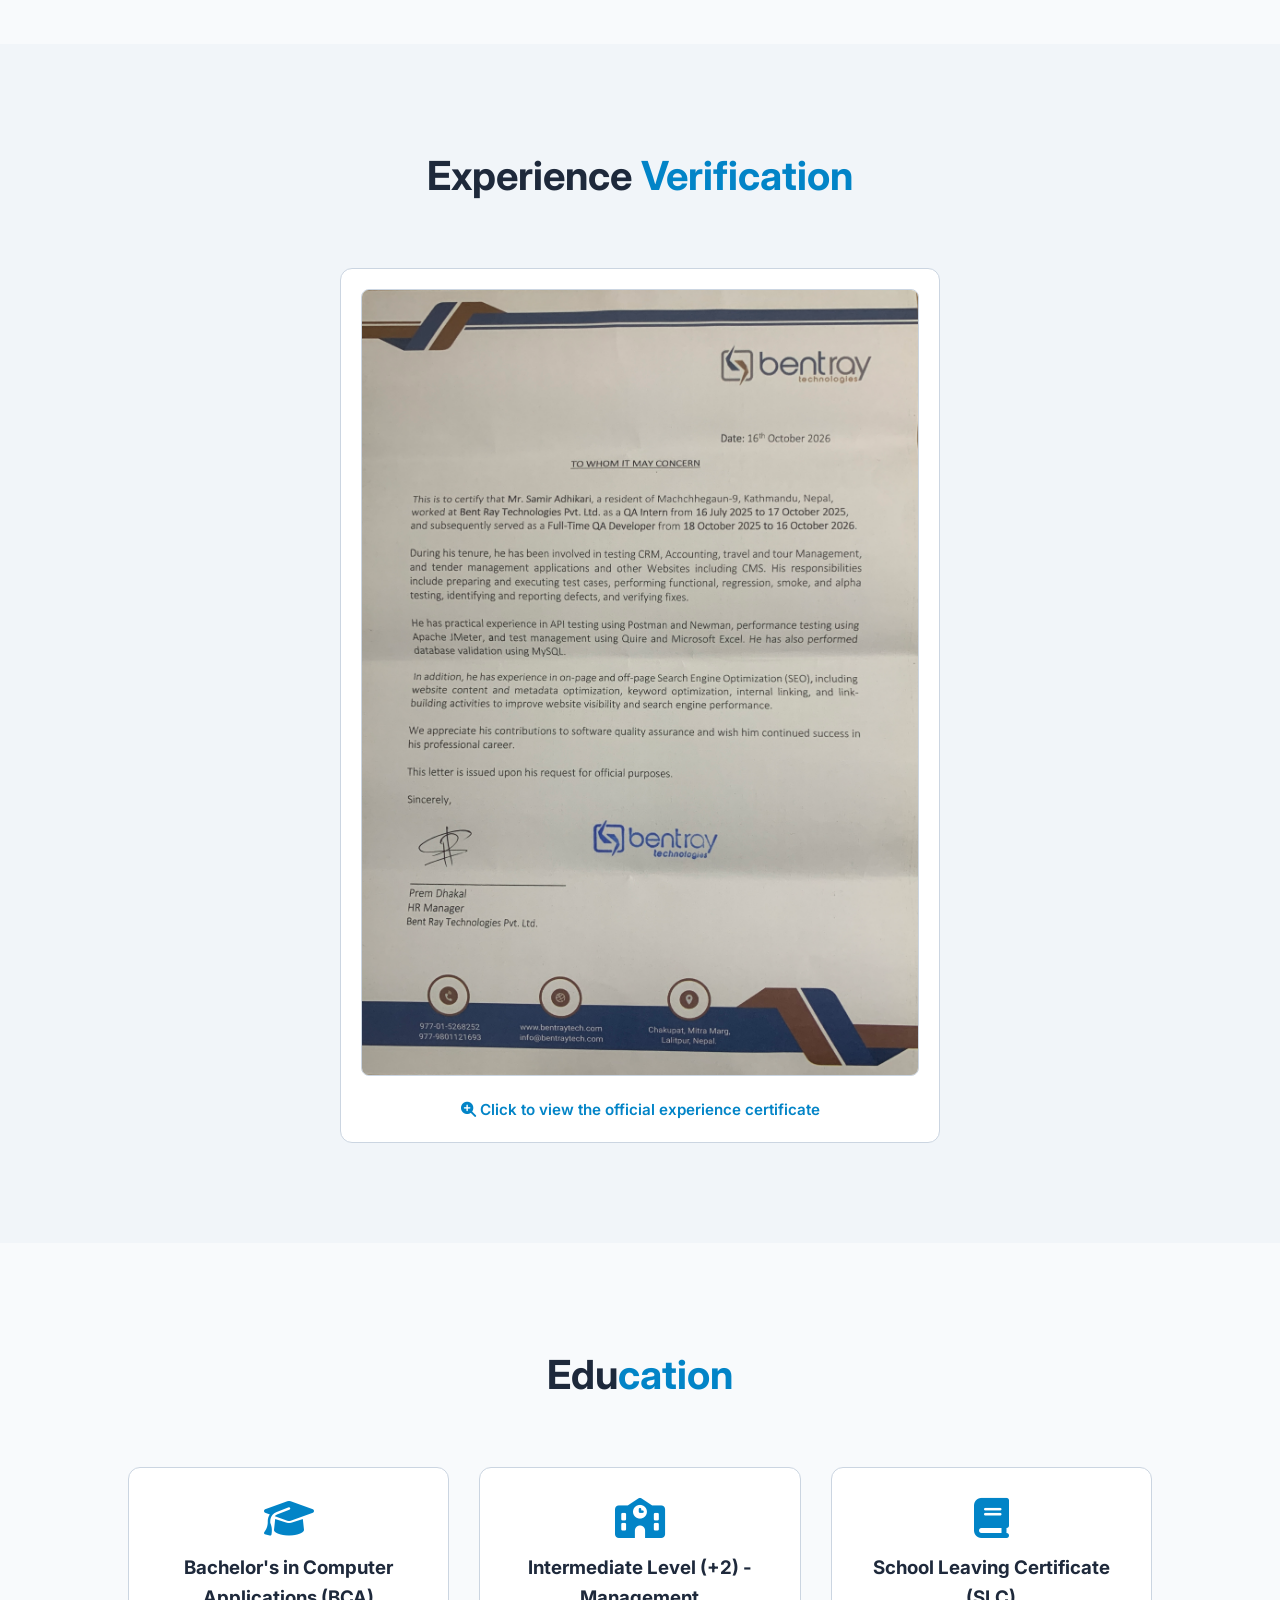
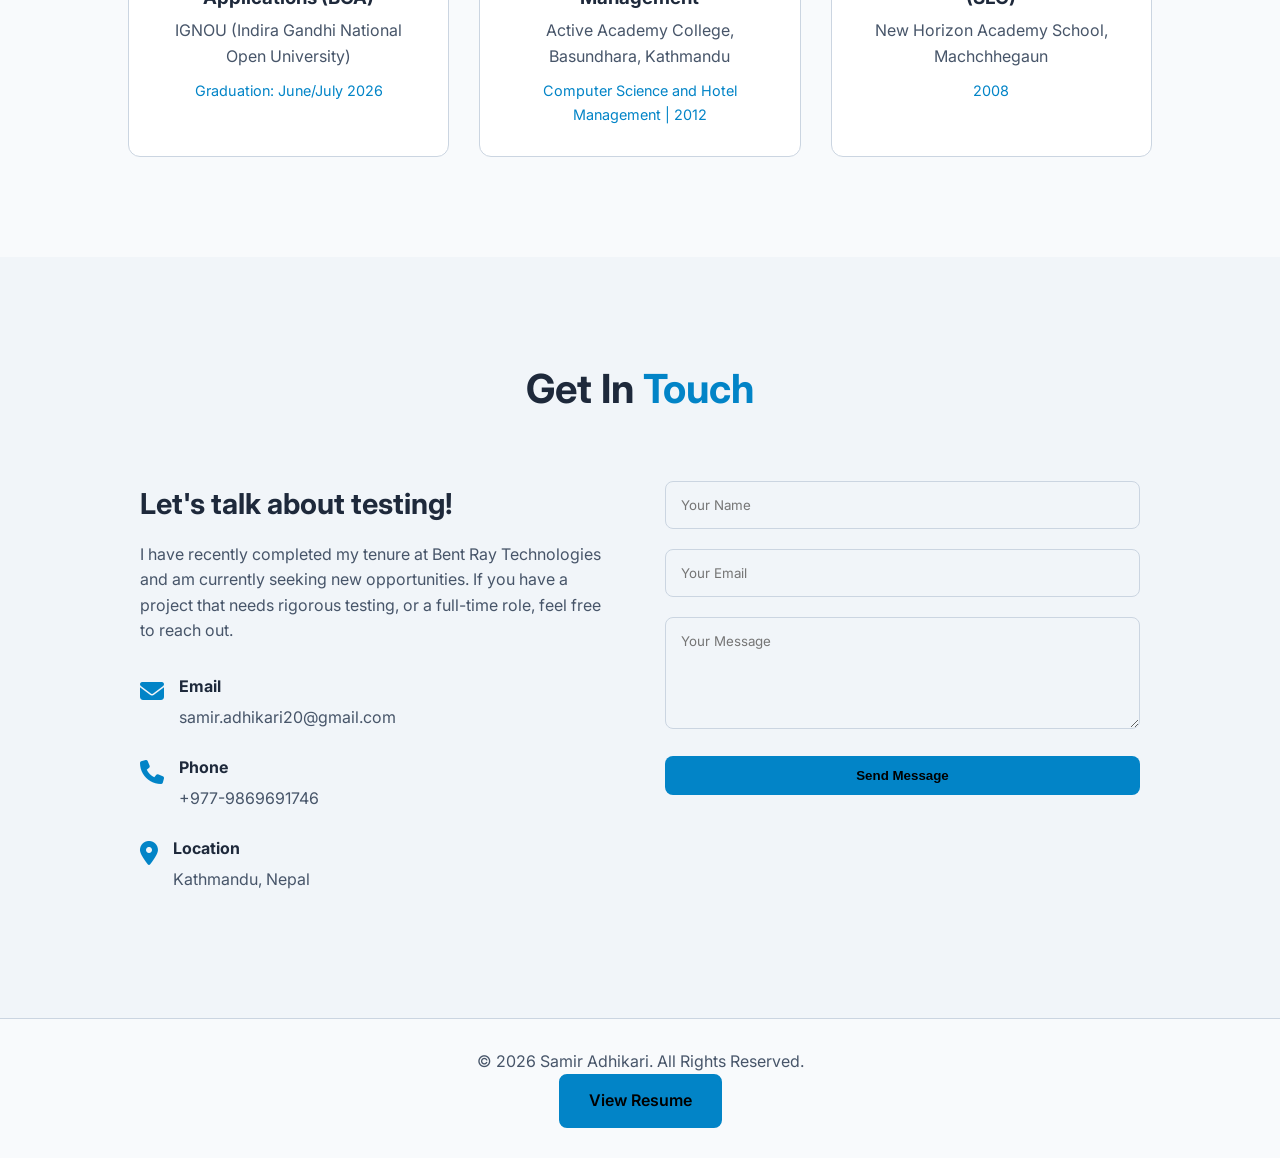
==== commit 7463aa8f: "fix: update job title from QA Developer to QA Engineer for accuracy" ====
--- a/index.html
+++ b/index.html
@@ -279,7 +279,7 @@
             <div class="timeline-item">
                 <div class="timeline-dot"></div>
                 <div class="timeline-content">
-                    <h3>QA Developer (Full-Time)</h3>
+                    <h3>QA Engineer (Full-Time)</h3>
                     <h4>Bent Ray Technologies Pvt. Ltd. | Lalitpur, Nepal</h4>
                     <span class="date">Oct 2025 - Oct 2026</span>
                     <ul>
